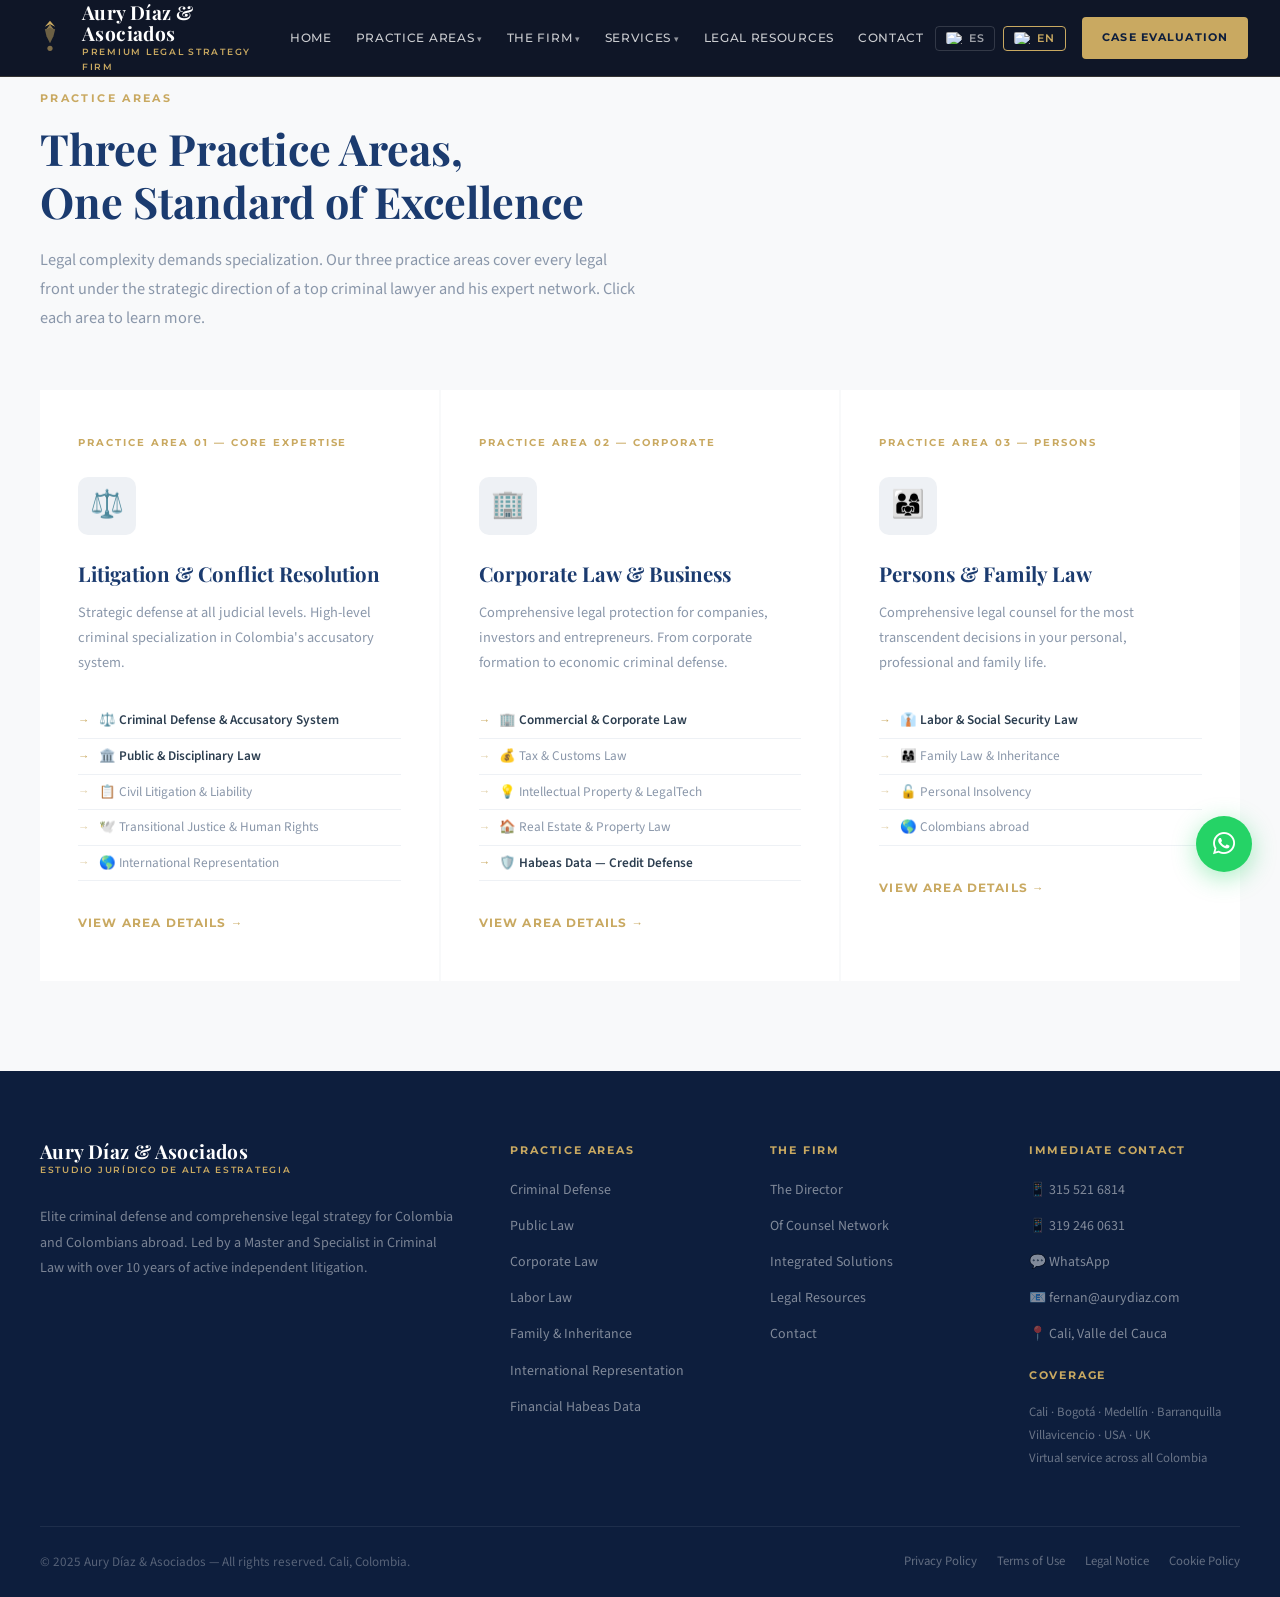
==== areas.html @ 28d49cb3 "feat: Architect multipage platform with local assets and Safari compatibility - Extracted CSS and JS" ====
<!DOCTYPE html>

<html id="html-root" lang="es">
<head>
<meta charset="utf-8"/>
<meta content="width=device-width, initial-scale=1.0, maximum-scale=5.0, user-scalable=yes" name="viewport"/>
<title>Aury Díaz &amp; Asociados | Áreas de Práctica</title>
<meta content="Defensa penal de élite y estrategia jurídica integral. Representación internacional para colombianos en el exterior, habeas data financiero y red Of Counsel multidisciplinaria. Liderado por Aury Fernán Díaz Alarcón — Magíster en Derecho, Especialista en Derecho Penal." name="description"/>
<meta content="abogado penal Cali, defensa penal Colombia, habeas data financiero, representación legal extranjeros, abogado sistema acusatorio, Aury Diaz abogado" name="keywords"/>
<meta content="#1B3B6F" name="theme-color"/>
<meta content="Aury Díaz &amp; Asociados | Estudio Jurídico de Alta Estrategia" property="og:title"/>
<meta content="Defensa penal de élite. Representación internacional. Habeas data financiero. Cali, Colombia." property="og:description"/>
<meta content="website" property="og:type"/>
<link href="https://cdnjs.cloudflare.com/ajax/libs/font-awesome/6.4.0/css/all.min.css" rel="stylesheet"/>
<link href="css/style.css" rel="stylesheet"/>
  <script>
    (function(){
      const saved = localStorage.getItem('preferredLang');
      const lang = saved || (navigator.language.startsWith('en') ? 'en' : 'es');
      document.documentElement.classList.remove('lang-es','lang-en');
      document.documentElement.classList.add('lang-' + lang);
      document.documentElement.lang = lang;
    })();
  </script>
</head>
<body id="body-root">
<!-- ═══════════════════════════════════ HEADER ═══════════════════════════════════ -->
<header id="main-header">
<nav>
<a class="logo" href="index.html#inicio">
<!-- SVG Logo (simplified representation of Aury Diaz logo mark) -->
<svg class="logo-icon" fill="none" viewbox="0 0 40 44" xmlns="http://www.w3.org/2000/svg">
<path d="M20 2 L26 9 L20 6 L14 9 Z" fill="#C9A961"></path>
<path d="M20 6 L24 12 L20 10 L16 12 Z" fill="#C9A961" opacity="0.7"></path>
<path d="M14 12 L20 10 L26 12 L24 20 L20 28 L16 20 Z" fill="#C9A961" opacity="0.5"></path>
<circle cx="20" cy="34" fill="#C9A961" opacity="0.6" r="3"></circle>
</svg>
<div class="logo-text">
<span class="logo-main">Aury Díaz &amp; Asociados</span>
<span class="logo-sub" data-lang="es">Estudio Jurídico de Alta Estrategia</span>
<span class="logo-sub" data-lang="en">Premium Legal Strategy Firm</span>
</div>
</a>
<ul class="nav-links">
<li><a data-lang="es" href="index.html#inicio">Inicio</a><a data-lang="en" href="index.html#inicio">Home</a></li>
<li>
<a class="has-sub" data-lang="es" href="areas.html#areas">Áreas de Práctica</a>
<a class="has-sub" data-lang="en" href="areas.html#areas">Practice Areas</a>
<div class="mega-menu">
<div class="mega-col">
<h4 data-lang="es">⚖️ Litigios y Conflictos</h4>
<h4 data-lang="en">⚖️ Litigation &amp; Disputes</h4>
<ul>
<li><a class="featured" data-lang="es" href="#" onclick="openModal('penal');return false;">★ Defensa Penal y Sistema Acusatorio</a><a class="featured" data-lang="en" href="#" onclick="openModal('penal');return false;">★ Criminal Defense &amp; Accusatory System</a></li>
<li><a data-lang="es" href="#" onclick="openModal('disciplinario');return false;">Derecho Público y Disciplinario</a><a data-lang="en" href="#" onclick="openModal('disciplinario');return false;">Public &amp; Disciplinary Law</a></li>
<li><a data-lang="es" href="#" onclick="openModal('civil');return false;">Litigio Civil y Responsabilidad</a><a data-lang="en" href="#" onclick="openModal('civil');return false;">Civil Litigation &amp; Liability</a></li>
<li><a data-lang="es" href="#" onclick="openModal('jep');return false;">Justicia Transicional y DDHH</a><a data-lang="en" href="#" onclick="openModal('jep');return false;">Transitional Justice &amp; Human Rights</a></li>
</ul>
</div>
<div class="mega-col">
<h4 data-lang="es">🏢 Corporativo y Negocios</h4>
<h4 data-lang="en">🏢 Corporate &amp; Business</h4>
<ul>
<li><a class="featured" data-lang="es" href="#" onclick="openModal('societario');return false;">★ Derecho Comercial y Societario</a><a class="featured" data-lang="en" href="#" onclick="openModal('societario');return false;">★ Commercial &amp; Corporate Law</a></li>
<li><a data-lang="es" href="#" onclick="openModal('tributario');return false;">Derecho Tributario y Aduanero</a><a data-lang="en" href="#" onclick="openModal('tributario');return false;">Tax &amp; Customs Law</a></li>
<li><a data-lang="es" href="#" onclick="openModal('pi');return false;">Propiedad Intelectual y LegalTech</a><a data-lang="en" href="#" onclick="openModal('pi');return false;">Intellectual Property &amp; LegalTech</a></li>
<li><a data-lang="es" href="#" onclick="openModal('ph');return false;">Propiedad Horizontal e Inmobiliario</a><a data-lang="en" href="#" onclick="openModal('ph');return false;">Real Estate &amp; Property Law</a></li>
</ul>
</div>
<div class="mega-col">
<h4 data-lang="es">👨‍👩‍👧 Personas y Familias</h4>
<h4 data-lang="en">👨‍👩‍👧 Persons &amp; Families</h4>
<ul>
<li><a class="featured" data-lang="es" href="#" onclick="openModal('laboral');return false;">★ Derecho Laboral y Seguridad Social</a><a class="featured" data-lang="en" href="#" onclick="openModal('laboral');return false;">★ Labor &amp; Social Security Law</a></li>
<li><a data-lang="es" href="#" onclick="openModal('familia');return false;">Derecho de Familia y Sucesiones</a><a data-lang="en" href="#" onclick="openModal('familia');return false;">Family Law &amp; Inheritance</a></li>
<li><a data-lang="es" href="#" onclick="openModal('insolvencia');return false;">Insolvencia de Persona Natural</a><a data-lang="en" href="#" onclick="openModal('insolvencia');return false;">Personal Insolvency</a></li>
<li><a data-lang="es" href="index.html#servicios-estrategicos">🌎 Representación Internacional</a><a data-lang="en" href="index.html#servicios-estrategicos">🌎 International Representation</a></li>
<li><a data-lang="es" href="index.html#servicios-estrategicos">🛡️ Habeas Data Financiero</a><a data-lang="en" href="index.html#servicios-estrategicos">🛡️ Financial Data Defense</a></li>
</ul>
</div>
</div>
</li>
<li>
<a class="has-sub" data-lang="es" href="director.html#director">La Firma</a>
<a class="has-sub" data-lang="en" href="director.html#director">The Firm</a>
<div class="dropdown">
<a data-lang="es" href="director.html#director">El Director</a><a data-lang="en" href="director.html#director">The Director</a>
<a data-lang="es" href="director.html#director">Red Of Counsel</a><a data-lang="en" href="director.html#director">Of Counsel Network</a>
<a data-lang="es" href="director.html#soluciones">Soluciones Integrales</a><a data-lang="en" href="director.html#soluciones">Integrated Solutions</a>
</div>
</li>
<li>
<a class="has-sub" data-lang="es" href="index.html#servicios-estrategicos">Servicios</a>
<a class="has-sub" data-lang="en" href="index.html#servicios-estrategicos">Services</a>
<div class="dropdown">
<a data-lang="es" href="index.html#servicios-estrategicos">🌎 Representación Internacional</a><a data-lang="en" href="index.html#servicios-estrategicos">🌎 International Representation</a>
<a data-lang="es" href="index.html#servicios-estrategicos">🛡️ Habeas Data Financiero</a><a data-lang="en" href="index.html#servicios-estrategicos">🛡️ Financial Data Defense</a>
<a data-lang="es" href="director.html#soluciones">Conciliación e Insolvencia</a><a data-lang="en" href="director.html#soluciones">Conciliation &amp; Insolvency</a>
<a data-lang="es" href="director.html#soluciones">Rutas Legales</a><a data-lang="en" href="director.html#soluciones">Legal Routes</a>
</div>
</li>
<li><a data-lang="es" href="index.html#recursos">Recursos Jurídicos</a><a data-lang="en" href="index.html#recursos">Legal Resources</a></li>
<li><a data-lang="es" href="contacto.html#contacto">Contacto</a><a data-lang="en" href="contacto.html#contacto">Contact</a></li>
</ul>
<div class="nav-right">
<div class="lang-flags">
<button class="lang-btn active" id="btn-es" onclick="setLang('es')">
<img alt="Colombia" src="https://flagcdn.com/co.svg"/> ES
        </button>
<button class="lang-btn" id="btn-en" onclick="setLang('en')">
<img alt="USA" src="https://flagcdn.com/us.svg"/> EN
        </button>
</div>
<a class="btn-cta" data-lang="es" href="contacto.html#contacto">Evaluación de su Caso</a>
<a class="btn-cta" data-lang="en" href="contacto.html#contacto">Case Evaluation</a>
</div>
<button aria-label="Menu" class="hamburger" id="hamburger" onclick="toggleMobile()">
<span></span><span></span><span></span>
</button>
</nav>
</header>
<!-- MOBILE NAV -->
<div class="mobile-nav" id="mobile-nav">
<div class="mobile-section" data-lang="es">Navegación</div>
<div class="mobile-section" data-lang="en">Navigation</div>
<a data-lang="es" href="index.html#inicio" onclick="closeMobile()">Inicio</a>
<a data-lang="en" href="index.html#inicio" onclick="closeMobile()">Home</a>
<a data-lang="es" href="areas.html#areas" onclick="closeMobile()">Áreas de Práctica</a>
<a data-lang="en" href="areas.html#areas" onclick="closeMobile()">Practice Areas</a>
<a data-lang="es" href="director.html#director" onclick="closeMobile()">La Firma</a>
<a data-lang="en" href="director.html#director" onclick="closeMobile()">The Firm</a>
<a data-lang="es" href="index.html#servicios-estrategicos" onclick="closeMobile()">🌎 Representación Internacional</a>
<a data-lang="en" href="index.html#servicios-estrategicos" onclick="closeMobile()">🌎 International Representation</a>
<a data-lang="es" href="index.html#servicios-estrategicos" onclick="closeMobile()">🛡️ Habeas Data Financiero</a>
<a data-lang="en" href="index.html#servicios-estrategicos" onclick="closeMobile()">🛡️ Financial Data Defense</a>
<a data-lang="es" href="index.html#recursos" onclick="closeMobile()">Recursos Jurídicos</a>
<a data-lang="en" href="index.html#recursos" onclick="closeMobile()">Legal Resources</a>
<a data-lang="es" href="contacto.html#contacto" onclick="closeMobile()">Contacto</a>
<a data-lang="en" href="contacto.html#contacto" onclick="closeMobile()">Contact</a>
<div class="mobile-lang">
<button class="lang-btn active" id="mob-btn-es" onclick="setLang('es');closeMobile()"><img alt="CO" src="https://flagcdn.com/co.svg"/> ES</button>
<button class="lang-btn" id="mob-btn-en" onclick="setLang('en');closeMobile()"><img alt="US" src="https://flagcdn.com/us.svg"/> EN</button>
</div>
<a class="mobile-cta" data-lang="es" href="contacto.html#contacto" onclick="closeMobile()">Evaluación de su Caso →</a>
<a class="mobile-cta" data-lang="en" href="contacto.html#contacto" onclick="closeMobile()">Case Evaluation →</a>
</div>
<!-- ═══════════════════════════════════ HERO ═══════════════════════════════════ -->

<!-- TRUST BAR -->

<!-- ═══════════════════════════════════ MACRO-ÁREAS ═══════════════════════════════════ -->

<!-- ═══════════════════════════════════ DIRECTOR ═══════════════════════════════════ -->

<!-- ═══════════════════════════════════ SOLUCIONES ═══════════════════════════════════ -->

<!-- ═══════════════════════════════════ SERVICIOS ESTRATÉGICOS ═══════════════════════════════════ -->

<!-- ═══════════════════════════════════ JERARQUÍA ═══════════════════════════════════ -->

<!-- ═══════════════════════════════════ RECURSOS JURÍDICOS ═══════════════════════════════════ -->

<!-- ═══════════════════════════════════ CONTACTO ═══════════════════════════════════ -->

<!-- ═══════════════════════════════════ FOOTER ═══════════════════════════════════ -->
<section class="areas-section" id="areas">
<div class="container">
<span class="section-badge" data-lang="es">Áreas de Práctica</span>
<span class="section-badge" data-lang="en">Practice Areas</span>
<h2 class="section-title" data-lang="es">Tres Macro-Áreas,<br/>Un Solo Estándar de Excelencia</h2>
<h2 class="section-title" data-lang="en">Three Practice Areas,<br/>One Standard of Excellence</h2>
<p class="section-sub" data-lang="es">La complejidad legal exige especialización. Nuestras tres macro-áreas cubren cada frente jurídico bajo la dirección estratégica de un penalista de alto nivel y su red de aliados expertos. Haga clic en cada área para conocer los detalles.</p>
<p class="section-sub" data-lang="en">Legal complexity demands specialization. Our three practice areas cover every legal front under the strategic direction of a top criminal lawyer and his expert network. Click each area to learn more.</p>
<div class="areas-grid">
<!-- ÁREA 1 -->
<div class="area-card reveal" onclick="openModal('macro1')">
<div class="area-num" data-lang="es">Macro-Área 01 — El Eje Central</div>
<div class="area-num" data-lang="en">Practice Area 01 — Core Expertise</div>
<div class="area-icon">⚖️</div>
<h3 class="area-title" data-lang="es">Litigios y Resolución de Conflictos</h3>
<h3 class="area-title" data-lang="en">Litigation &amp; Conflict Resolution</h3>
<p class="area-desc" data-lang="es">Defensa estratégica en todas las instancias judiciales. Especialización penalista de alto nivel en el sistema acusatorio colombiano.</p>
<p class="area-desc" data-lang="en">Strategic defense at all judicial levels. High-level criminal specialization in Colombia's accusatory system.</p>
<ul class="area-items">
<li class="featured" data-lang="es">⚖️ Defensa Penal y Sistema Acusatorio</li>
<li class="featured" data-lang="en">⚖️ Criminal Defense &amp; Accusatory System</li>
<li class="featured" data-lang="es">🏛️ Derecho Público y Disciplinario</li>
<li class="featured" data-lang="en">🏛️ Public &amp; Disciplinary Law</li>
<li data-lang="es">📋 Litigio Civil y Responsabilidad</li>
<li data-lang="en">📋 Civil Litigation &amp; Liability</li>
<li data-lang="es">🕊️ Justicia Transicional y DDHH</li>
<li data-lang="en">🕊️ Transitional Justice &amp; Human Rights</li>
<li data-lang="es">🌎 Representación en el exterior</li>
<li data-lang="en">🌎 International Representation</li>
</ul>
<span class="area-link" data-lang="es">Ver detalles de esta área →</span>
<span class="area-link" data-lang="en">View area details →</span>
</div>
<!-- ÁREA 2 -->
<div class="area-card reveal" onclick="openModal('macro2')">
<div class="area-num" data-lang="es">Macro-Área 02 — Corporativo</div>
<div class="area-num" data-lang="en">Practice Area 02 — Corporate</div>
<div class="area-icon">🏢</div>
<h3 class="area-title" data-lang="es">Derecho Corporativo y Negocios</h3>
<h3 class="area-title" data-lang="en">Corporate Law &amp; Business</h3>
<p class="area-desc" data-lang="es">Protección jurídica integral para empresas, inversionistas y emprendedores. Desde la constitución societaria hasta la defensa penal económica.</p>
<p class="area-desc" data-lang="en">Comprehensive legal protection for companies, investors and entrepreneurs. From corporate formation to economic criminal defense.</p>
<ul class="area-items">
<li class="featured" data-lang="es">🏢 Derecho Comercial y Societario</li>
<li class="featured" data-lang="en">🏢 Commercial &amp; Corporate Law</li>
<li data-lang="es">💰 Derecho Tributario y Aduanero</li>
<li data-lang="en">💰 Tax &amp; Customs Law</li>
<li data-lang="es">💡 Propiedad Intelectual y LegalTech</li>
<li data-lang="en">💡 Intellectual Property &amp; LegalTech</li>
<li data-lang="es">🏠 Propiedad Horizontal e Inmobiliario</li>
<li data-lang="en">🏠 Real Estate &amp; Property Law</li>
<li class="featured" data-lang="es">🛡️ Habeas Data — Defensa Crediticia</li>
<li class="featured" data-lang="en">🛡️ Habeas Data — Credit Defense</li>
</ul>
<span class="area-link" data-lang="es">Ver detalles de esta área →</span>
<span class="area-link" data-lang="en">View area details →</span>
</div>
<!-- ÁREA 3 -->
<div class="area-card reveal" onclick="openModal('macro3')">
<div class="area-num" data-lang="es">Macro-Área 03 — Personas</div>
<div class="area-num" data-lang="en">Practice Area 03 — Persons</div>
<div class="area-icon">👨‍👩‍👧</div>
<h3 class="area-title" data-lang="es">Derecho de las Personas y Familias</h3>
<h3 class="area-title" data-lang="en">Persons &amp; Family Law</h3>
<p class="area-desc" data-lang="es">Acompañamiento jurídico integral en las decisiones más trascendentes de su vida personal, laboral y familiar.</p>
<p class="area-desc" data-lang="en">Comprehensive legal counsel for the most transcendent decisions in your personal, professional and family life.</p>
<ul class="area-items">
<li class="featured" data-lang="es">👔 Derecho Laboral y Seguridad Social</li>
<li class="featured" data-lang="en">👔 Labor &amp; Social Security Law</li>
<li data-lang="es">👨‍👩‍👧 Derecho de Familia y Sucesiones</li>
<li data-lang="en">👨‍👩‍👧 Family Law &amp; Inheritance</li>
<li data-lang="es">🔓 Insolvencia de Persona Natural</li>
<li data-lang="en">🔓 Personal Insolvency</li>
<li data-lang="es">🌎 Colombianos en el exterior</li>
<li data-lang="en">🌎 Colombians abroad</li>
</ul>
<span class="area-link" data-lang="es">Ver detalles de esta área →</span>
<span class="area-link" data-lang="en">View area details →</span>
</div>
</div>
</div>
</section><footer>
<div class="container">
<div class="footer-grid">
<div class="footer-brand">
<a class="logo" href="index.html#inicio" style="margin-bottom:14px; display:inline-flex;">
<div class="logo-text"><span class="logo-main" style="color:white;">Aury Díaz &amp; Asociados</span><span class="logo-sub">Estudio Jurídico de Alta Estrategia</span></div>
</a>
<p data-lang="es">Defensa penal de élite y estrategia jurídica integral para Colombia y colombianos en el exterior. Liderados por un Magíster y Especialista en Derecho Penal con más de 10 años de litigio activo independiente.</p>
<p data-lang="en">Elite criminal defense and comprehensive legal strategy for Colombia and Colombians abroad. Led by a Master and Specialist in Criminal Law with over 10 years of active independent litigation.</p>
</div>
<div class="footer-col">
<h5 data-lang="es">Áreas de Práctica</h5>
<h5 data-lang="en">Practice Areas</h5>
<ul>
<li><a data-lang="es" href="areas.html#areas" onclick="openModal('penal');return false;">Defensa Penal</a><a data-lang="en" href="areas.html#areas" onclick="openModal('penal');return false;">Criminal Defense</a></li>
<li><a data-lang="es" href="areas.html#areas" onclick="openModal('disciplinario');return false;">Derecho Público</a><a data-lang="en" href="areas.html#areas" onclick="openModal('disciplinario');return false;">Public Law</a></li>
<li><a data-lang="es" href="areas.html#areas">Derecho Corporativo</a><a data-lang="en" href="areas.html#areas">Corporate Law</a></li>
<li><a data-lang="es" href="areas.html#areas">Derecho Laboral</a><a data-lang="en" href="areas.html#areas">Labor Law</a></li>
<li><a data-lang="es" href="areas.html#areas">Familia y Sucesiones</a><a data-lang="en" href="areas.html#areas">Family &amp; Inheritance</a></li>
<li><a data-lang="es" href="index.html#servicios-estrategicos">Representación Internacional</a><a data-lang="en" href="index.html#servicios-estrategicos">International Representation</a></li>
<li><a data-lang="es" href="index.html#servicios-estrategicos">Habeas Data Financiero</a><a data-lang="en" href="index.html#servicios-estrategicos">Financial Habeas Data</a></li>
</ul>
</div>
<div class="footer-col">
<h5 data-lang="es">La Firma</h5>
<h5 data-lang="en">The Firm</h5>
<ul>
<li><a data-lang="es" href="director.html#director">El Director</a><a data-lang="en" href="director.html#director">The Director</a></li>
<li><a data-lang="es" href="director.html#director">Red Of Counsel</a><a data-lang="en" href="director.html#director">Of Counsel Network</a></li>
<li><a data-lang="es" href="director.html#soluciones">Soluciones Integrales</a><a data-lang="en" href="director.html#soluciones">Integrated Solutions</a></li>
<li><a data-lang="es" href="index.html#recursos">Recursos Jurídicos</a><a data-lang="en" href="index.html#recursos">Legal Resources</a></li>
<li><a data-lang="es" href="contacto.html#contacto">Contacto</a><a data-lang="en" href="contacto.html#contacto">Contact</a></li>
</ul>
</div>
<div class="footer-col">
<h5 data-lang="es">Contacto Inmediato</h5>
<h5 data-lang="en">Immediate Contact</h5>
<ul>
<li><a href="tel:+573155216814">📱 315 521 6814</a></li>
<li><a href="tel:+573192460631">📱 319 246 0631</a></li>
<li><a href="https://wa.me/573155216814" target="_blank">💬 WhatsApp</a></li>
<li><a href="mailto:fernan@aurydiaz.com">📧 fernan@aurydiaz.com</a></li>
<li><a href="contacto.html#contacto">📍 Cali, Valle del Cauca</a></li>
</ul>
<div style="margin-top:18px;"><h5 data-lang="es">Cobertura</h5><h5 data-lang="en">Coverage</h5><p data-lang="es" style="font-size:0.8rem; color:rgba(255,255,255,0.38); line-height:1.8;">Cali · Bogotá · Medellín · Barranquilla<br/>Villavicencio · USA · UK<br/>Atención virtual en todo Colombia</p><p data-lang="en" style="font-size:0.8rem; color:rgba(255,255,255,0.38); line-height:1.8;">Cali · Bogotá · Medellín · Barranquilla<br/>Villavicencio · USA · UK<br/>Virtual service across all Colombia</p></div>
</div>
</div>
<div class="footer-bottom">
<p data-lang="es">© 2025 Aury Díaz &amp; Asociados — Todos los derechos reservados. Cali, Colombia.</p>
<p data-lang="en">© 2025 Aury Díaz &amp; Asociados — All rights reserved. Cali, Colombia.</p>
<div class="footer-legal">
<a data-lang="es" onclick="openPolicy('privacidad')">Política de Privacidad</a>
<a data-lang="en" onclick="openPolicy('privacidad')">Privacy Policy</a>
<a data-lang="es" onclick="openPolicy('terminos')">Términos de Uso</a>
<a data-lang="en" onclick="openPolicy('terminos')">Terms of Use</a>
<a data-lang="es" onclick="openPolicy('aviso')">Aviso Legal</a>
<a data-lang="en" onclick="openPolicy('aviso')">Legal Notice</a>
<a data-lang="es" onclick="openPolicy('cookies')">Política de Cookies</a>
<a data-lang="en" onclick="openPolicy('cookies')">Cookie Policy</a>
</div>
</div>
</div>
</footer>
<!-- WHATSAPP FLOAT -->
<a class="whatsapp-float" href="https://wa.me/573155216814?text=Hola,%20deseo%20una%20consulta%20jurídica%20confidencial" target="_blank" title="WhatsApp Directo"><i class="fab fa-whatsapp"></i></a>
<!-- ═══════════════════════════════════ MODALS — MACRO ÁREAS ═══════════════════════════════════ -->
<div class="modal-overlay" id="modal-overlay" onclick="closeModalIf(event)">
<div class="modal-box" id="modal-box">
<button class="modal-close" onclick="closeModal()">✕</button>
<div id="modal-content"></div>
</div>
</div>
<!-- ═══════════════════════════════════ POLICIES MODAL ═══════════════════════════════════ -->
<div class="policies-modal" id="policies-modal" onclick="closePoliciesIf(event)">
<div class="policies-box" id="policies-box">
<button class="pol-close" onclick="closePolicies()">✕</button>
<div id="policies-content"></div>
</div>
</div>
<script src="js/main.js"></script></body>
</html>
---- css/style.css ----
/* cyrillic */
@font-face {
  font-family: 'Playfair Display';
  font-style: italic;
  font-weight: 400;
  font-display: swap;
  src: url(../fonts/playfair-3.woff2) format('woff2');
  unicode-range: U+0301, U+0400-045F, U+0490-0491, U+04B0-04B1, U+2116;
}
/* vietnamese */
@font-face {
  font-family: 'Playfair Display';
  font-style: italic;
  font-weight: 400;
  font-display: swap;
  src: url(../fonts/playfair-1.woff2) format('woff2');
  unicode-range: U+0102-0103, U+0110-0111, U+0128-0129, U+0168-0169, U+01A0-01A1, U+01AF-01B0, U+0300-0301, U+0303-0304, U+0308-0309, U+0323, U+0329, U+1EA0-1EF9, U+20AB;
}
/* latin-ext */
@font-face {
  font-family: 'Playfair Display';
  font-style: italic;
  font-weight: 400;
  font-display: swap;
  src: url(../fonts/playfair-4.woff2) format('woff2');
  unicode-range: U+0100-02BA, U+02BD-02C5, U+02C7-02CC, U+02CE-02D7, U+02DD-02FF, U+0304, U+0308, U+0329, U+1D00-1DBF, U+1E00-1E9F, U+1EF2-1EFF, U+2020, U+20A0-20AB, U+20AD-20C0, U+2113, U+2C60-2C7F, U+A720-A7FF;
}
/* latin */
@font-face {
  font-family: 'Playfair Display';
  font-style: italic;
  font-weight: 400;
  font-display: swap;
  src: url(../fonts/playfair-2.woff2) format('woff2');
  unicode-range: U+0000-00FF, U+0131, U+0152-0153, U+02BB-02BC, U+02C6, U+02DA, U+02DC, U+0304, U+0308, U+0329, U+2000-206F, U+20AC, U+2122, U+2191, U+2193, U+2212, U+2215, U+FEFF, U+FFFD;
}
/* cyrillic */
@font-face {
  font-family: 'Playfair Display';
  font-style: normal;
  font-weight: 400;
  font-display: swap;
  src: url(../fonts/playfair-7.woff2) format('woff2');
  unicode-range: U+0301, U+0400-045F, U+0490-0491, U+04B0-04B1, U+2116;
}
/* vietnamese */
@font-face {
  font-family: 'Playfair Display';
  font-style: normal;
  font-weight: 400;
  font-display: swap;
  src: url(../fonts/playfair-6.woff2) format('woff2');
  unicode-range: U+0102-0103, U+0110-0111, U+0128-0129, U+0168-0169, U+01A0-01A1, U+01AF-01B0, U+0300-0301, U+0303-0304, U+0308-0309, U+0323, U+0329, U+1EA0-1EF9, U+20AB;
}
/* latin-ext */
@font-face {
  font-family: 'Playfair Display';
  font-style: normal;
  font-weight: 400;
  font-display: swap;
  src: url(../fonts/playfair-5.woff2) format('woff2');
  unicode-range: U+0100-02BA, U+02BD-02C5, U+02C7-02CC, U+02CE-02D7, U+02DD-02FF, U+0304, U+0308, U+0329, U+1D00-1DBF, U+1E00-1E9F, U+1EF2-1EFF, U+2020, U+20A0-20AB, U+20AD-20C0, U+2113, U+2C60-2C7F, U+A720-A7FF;
}
/* latin */
@font-face {
  font-family: 'Playfair Display';
  font-style: normal;
  font-weight: 400;
  font-display: swap;
  src: url(../fonts/playfair-8.woff2) format('woff2');
  unicode-range: U+0000-00FF, U+0131, U+0152-0153, U+02BB-02BC, U+02C6, U+02DA, U+02DC, U+0304, U+0308, U+0329, U+2000-206F, U+20AC, U+2122, U+2191, U+2193, U+2212, U+2215, U+FEFF, U+FFFD;
}
/* cyrillic */
@font-face {
  font-family: 'Playfair Display';
  font-style: normal;
  font-weight: 600;
  font-display: swap;
  src: url(../fonts/playfair-7.woff2) format('woff2');
  unicode-range: U+0301, U+0400-045F, U+0490-0491, U+04B0-04B1, U+2116;
}
/* vietnamese */
@font-face {
  font-family: 'Playfair Display';
  font-style: normal;
  font-weight: 600;
  font-display: swap;
  src: url(../fonts/playfair-6.woff2) format('woff2');
  unicode-range: U+0102-0103, U+0110-0111, U+0128-0129, U+0168-0169, U+01A0-01A1, U+01AF-01B0, U+0300-0301, U+0303-0304, U+0308-0309, U+0323, U+0329, U+1EA0-1EF9, U+20AB;
}
/* latin-ext */
@font-face {
  font-family: 'Playfair Display';
  font-style: normal;
  font-weight: 600;
  font-display: swap;
  src: url(../fonts/playfair-5.woff2) format('woff2');
  unicode-range: U+0100-02BA, U+02BD-02C5, U+02C7-02CC, U+02CE-02D7, U+02DD-02FF, U+0304, U+0308, U+0329, U+1D00-1DBF, U+1E00-1E9F, U+1EF2-1EFF, U+2020, U+20A0-20AB, U+20AD-20C0, U+2113, U+2C60-2C7F, U+A720-A7FF;
}
/* latin */
@font-face {
  font-family: 'Playfair Display';
  font-style: normal;
  font-weight: 600;
  font-display: swap;
  src: url(../fonts/playfair-8.woff2) format('woff2');
  unicode-range: U+0000-00FF, U+0131, U+0152-0153, U+02BB-02BC, U+02C6, U+02DA, U+02DC, U+0304, U+0308, U+0329, U+2000-206F, U+20AC, U+2122, U+2191, U+2193, U+2212, U+2215, U+FEFF, U+FFFD;
}
/* cyrillic */
@font-face {
  font-family: 'Playfair Display';
  font-style: normal;
  font-weight: 700;
  font-display: swap;
  src: url(../fonts/playfair-7.woff2) format('woff2');
  unicode-range: U+0301, U+0400-045F, U+0490-0491, U+04B0-04B1, U+2116;
}
/* vietnamese */
@font-face {
  font-family: 'Playfair Display';
  font-style: normal;
  font-weight: 700;
  font-display: swap;
  src: url(../fonts/playfair-6.woff2) format('woff2');
  unicode-range: U+0102-0103, U+0110-0111, U+0128-0129, U+0168-0169, U+01A0-01A1, U+01AF-01B0, U+0300-0301, U+0303-0304, U+0308-0309, U+0323, U+0329, U+1EA0-1EF9, U+20AB;
}
/* latin-ext */
@font-face {
  font-family: 'Playfair Display';
  font-style: normal;
  font-weight: 700;
  font-display: swap;
  src: url(../fonts/playfair-5.woff2) format('woff2');
  unicode-range: U+0100-02BA, U+02BD-02C5, U+02C7-02CC, U+02CE-02D7, U+02DD-02FF, U+0304, U+0308, U+0329, U+1D00-1DBF, U+1E00-1E9F, U+1EF2-1EFF, U+2020, U+20A0-20AB, U+20AD-20C0, U+2113, U+2C60-2C7F, U+A720-A7FF;
}
/* latin */
@font-face {
  font-family: 'Playfair Display';
  font-style: normal;
  font-weight: 700;
  font-display: swap;
  src: url(../fonts/playfair-8.woff2) format('woff2');
  unicode-range: U+0000-00FF, U+0131, U+0152-0153, U+02BB-02BC, U+02C6, U+02DA, U+02DC, U+0304, U+0308, U+0329, U+2000-206F, U+20AC, U+2122, U+2191, U+2193, U+2212, U+2215, U+FEFF, U+FFFD;
}
/* cyrillic */
@font-face {
  font-family: 'Playfair Display';
  font-style: normal;
  font-weight: 900;
  font-display: swap;
  src: url(../fonts/playfair-7.woff2) format('woff2');
  unicode-range: U+0301, U+0400-045F, U+0490-0491, U+04B0-04B1, U+2116;
}
/* vietnamese */
@font-face {
  font-family: 'Playfair Display';
  font-style: normal;
  font-weight: 900;
  font-display: swap;
  src: url(../fonts/playfair-6.woff2) format('woff2');
  unicode-range: U+0102-0103, U+0110-0111, U+0128-0129, U+0168-0169, U+01A0-01A1, U+01AF-01B0, U+0300-0301, U+0303-0304, U+0308-0309, U+0323, U+0329, U+1EA0-1EF9, U+20AB;
}
/* latin-ext */
@font-face {
  font-family: 'Playfair Display';
  font-style: normal;
  font-weight: 900;
  font-display: swap;
  src: url(../fonts/playfair-5.woff2) format('woff2');
  unicode-range: U+0100-02BA, U+02BD-02C5, U+02C7-02CC, U+02CE-02D7, U+02DD-02FF, U+0304, U+0308, U+0329, U+1D00-1DBF, U+1E00-1E9F, U+1EF2-1EFF, U+2020, U+20A0-20AB, U+20AD-20C0, U+2113, U+2C60-2C7F, U+A720-A7FF;
}
/* latin */
@font-face {
  font-family: 'Playfair Display';
  font-style: normal;
  font-weight: 900;
  font-display: swap;
  src: url(../fonts/playfair-8.woff2) format('woff2');
  unicode-range: U+0000-00FF, U+0131, U+0152-0153, U+02BB-02BC, U+02C6, U+02DA, U+02DC, U+0304, U+0308, U+0329, U+2000-206F, U+20AC, U+2122, U+2191, U+2193, U+2212, U+2215, U+FEFF, U+FFFD;
}

/* cyrillic-ext */
@font-face {
  font-family: 'Montserrat';
  font-style: normal;
  font-weight: 300;
  font-display: swap;
  src: url(../fonts/montserrat-2.woff2) format('woff2');
  unicode-range: U+0460-052F, U+1C80-1C8A, U+20B4, U+2DE0-2DFF, U+A640-A69F, U+FE2E-FE2F;
}
/* cyrillic */
@font-face {
  font-family: 'Montserrat';
  font-style: normal;
  font-weight: 300;
  font-display: swap;
  src: url(../fonts/montserrat-1.woff2) format('woff2');
  unicode-range: U+0301, U+0400-045F, U+0490-0491, U+04B0-04B1, U+2116;
}
/* vietnamese */
@font-face {
  font-family: 'Montserrat';
  font-style: normal;
  font-weight: 300;
  font-display: swap;
  src: url(../fonts/montserrat-3.woff2) format('woff2');
  unicode-range: U+0102-0103, U+0110-0111, U+0128-0129, U+0168-0169, U+01A0-01A1, U+01AF-01B0, U+0300-0301, U+0303-0304, U+0308-0309, U+0323, U+0329, U+1EA0-1EF9, U+20AB;
}
/* latin-ext */
@font-face {
  font-family: 'Montserrat';
  font-style: normal;
  font-weight: 300;
  font-display: swap;
  src: url(../fonts/montserrat-4.woff2) format('woff2');
  unicode-range: U+0100-02BA, U+02BD-02C5, U+02C7-02CC, U+02CE-02D7, U+02DD-02FF, U+0304, U+0308, U+0329, U+1D00-1DBF, U+1E00-1E9F, U+1EF2-1EFF, U+2020, U+20A0-20AB, U+20AD-20C0, U+2113, U+2C60-2C7F, U+A720-A7FF;
}
/* latin */
@font-face {
  font-family: 'Montserrat';
  font-style: normal;
  font-weight: 300;
  font-display: swap;
  src: url(../fonts/montserrat-5.woff2) format('woff2');
  unicode-range: U+0000-00FF, U+0131, U+0152-0153, U+02BB-02BC, U+02C6, U+02DA, U+02DC, U+0304, U+0308, U+0329, U+2000-206F, U+20AC, U+2122, U+2191, U+2193, U+2212, U+2215, U+FEFF, U+FFFD;
}
/* cyrillic-ext */
@font-face {
  font-family: 'Montserrat';
  font-style: normal;
  font-weight: 400;
  font-display: swap;
  src: url(../fonts/montserrat-2.woff2) format('woff2');
  unicode-range: U+0460-052F, U+1C80-1C8A, U+20B4, U+2DE0-2DFF, U+A640-A69F, U+FE2E-FE2F;
}
/* cyrillic */
@font-face {
  font-family: 'Montserrat';
  font-style: normal;
  font-weight: 400;
  font-display: swap;
  src: url(../fonts/montserrat-1.woff2) format('woff2');
  unicode-range: U+0301, U+0400-045F, U+0490-0491, U+04B0-04B1, U+2116;
}
/* vietnamese */
@font-face {
  font-family: 'Montserrat';
  font-style: normal;
  font-weight: 400;
  font-display: swap;
  src: url(../fonts/montserrat-3.woff2) format('woff2');
  unicode-range: U+0102-0103, U+0110-0111, U+0128-0129, U+0168-0169, U+01A0-01A1, U+01AF-01B0, U+0300-0301, U+0303-0304, U+0308-0309, U+0323, U+0329, U+1EA0-1EF9, U+20AB;
}
/* latin-ext */
@font-face {
  font-family: 'Montserrat';
  font-style: normal;
  font-weight: 400;
  font-display: swap;
  src: url(../fonts/montserrat-4.woff2) format('woff2');
  unicode-range: U+0100-02BA, U+02BD-02C5, U+02C7-02CC, U+02CE-02D7, U+02DD-02FF, U+0304, U+0308, U+0329, U+1D00-1DBF, U+1E00-1E9F, U+1EF2-1EFF, U+2020, U+20A0-20AB, U+20AD-20C0, U+2113, U+2C60-2C7F, U+A720-A7FF;
}
/* latin */
@font-face {
  font-family: 'Montserrat';
  font-style: normal;
  font-weight: 400;
  font-display: swap;
  src: url(../fonts/montserrat-5.woff2) format('woff2');
  unicode-range: U+0000-00FF, U+0131, U+0152-0153, U+02BB-02BC, U+02C6, U+02DA, U+02DC, U+0304, U+0308, U+0329, U+2000-206F, U+20AC, U+2122, U+2191, U+2193, U+2212, U+2215, U+FEFF, U+FFFD;
}
/* cyrillic-ext */
@font-face {
  font-family: 'Montserrat';
  font-style: normal;
  font-weight: 500;
  font-display: swap;
  src: url(../fonts/montserrat-2.woff2) format('woff2');
  unicode-range: U+0460-052F, U+1C80-1C8A, U+20B4, U+2DE0-2DFF, U+A640-A69F, U+FE2E-FE2F;
}
/* cyrillic */
@font-face {
  font-family: 'Montserrat';
  font-style: normal;
  font-weight: 500;
  font-display: swap;
  src: url(../fonts/montserrat-1.woff2) format('woff2');
  unicode-range: U+0301, U+0400-045F, U+0490-0491, U+04B0-04B1, U+2116;
}
/* vietnamese */
@font-face {
  font-family: 'Montserrat';
  font-style: normal;
  font-weight: 500;
  font-display: swap;
  src: url(../fonts/montserrat-3.woff2) format('woff2');
  unicode-range: U+0102-0103, U+0110-0111, U+0128-0129, U+0168-0169, U+01A0-01A1, U+01AF-01B0, U+0300-0301, U+0303-0304, U+0308-0309, U+0323, U+0329, U+1EA0-1EF9, U+20AB;
}
/* latin-ext */
@font-face {
  font-family: 'Montserrat';
  font-style: normal;
  font-weight: 500;
  font-display: swap;
  src: url(../fonts/montserrat-4.woff2) format('woff2');
  unicode-range: U+0100-02BA, U+02BD-02C5, U+02C7-02CC, U+02CE-02D7, U+02DD-02FF, U+0304, U+0308, U+0329, U+1D00-1DBF, U+1E00-1E9F, U+1EF2-1EFF, U+2020, U+20A0-20AB, U+20AD-20C0, U+2113, U+2C60-2C7F, U+A720-A7FF;
}
/* latin */
@font-face {
  font-family: 'Montserrat';
  font-style: normal;
  font-weight: 500;
  font-display: swap;
  src: url(../fonts/montserrat-5.woff2) format('woff2');
  unicode-range: U+0000-00FF, U+0131, U+0152-0153, U+02BB-02BC, U+02C6, U+02DA, U+02DC, U+0304, U+0308, U+0329, U+2000-206F, U+20AC, U+2122, U+2191, U+2193, U+2212, U+2215, U+FEFF, U+FFFD;
}
/* cyrillic-ext */
@font-face {
  font-family: 'Montserrat';
  font-style: normal;
  font-weight: 600;
  font-display: swap;
  src: url(../fonts/montserrat-2.woff2) format('woff2');
  unicode-range: U+0460-052F, U+1C80-1C8A, U+20B4, U+2DE0-2DFF, U+A640-A69F, U+FE2E-FE2F;
}
/* cyrillic */
@font-face {
  font-family: 'Montserrat';
  font-style: normal;
  font-weight: 600;
  font-display: swap;
  src: url(../fonts/montserrat-1.woff2) format('woff2');
  unicode-range: U+0301, U+0400-045F, U+0490-0491, U+04B0-04B1, U+2116;
}
/* vietnamese */
@font-face {
  font-family: 'Montserrat';
  font-style: normal;
  font-weight: 600;
  font-display: swap;
  src: url(../fonts/montserrat-3.woff2) format('woff2');
  unicode-range: U+0102-0103, U+0110-0111, U+0128-0129, U+0168-0169, U+01A0-01A1, U+01AF-01B0, U+0300-0301, U+0303-0304, U+0308-0309, U+0323, U+0329, U+1EA0-1EF9, U+20AB;
}
/* latin-ext */
@font-face {
  font-family: 'Montserrat';
  font-style: normal;
  font-weight: 600;
  font-display: swap;
  src: url(../fonts/montserrat-4.woff2) format('woff2');
  unicode-range: U+0100-02BA, U+02BD-02C5, U+02C7-02CC, U+02CE-02D7, U+02DD-02FF, U+0304, U+0308, U+0329, U+1D00-1DBF, U+1E00-1E9F, U+1EF2-1EFF, U+2020, U+20A0-20AB, U+20AD-20C0, U+2113, U+2C60-2C7F, U+A720-A7FF;
}
/* latin */
@font-face {
  font-family: 'Montserrat';
  font-style: normal;
  font-weight: 600;
  font-display: swap;
  src: url(../fonts/montserrat-5.woff2) format('woff2');
  unicode-range: U+0000-00FF, U+0131, U+0152-0153, U+02BB-02BC, U+02C6, U+02DA, U+02DC, U+0304, U+0308, U+0329, U+2000-206F, U+20AC, U+2122, U+2191, U+2193, U+2212, U+2215, U+FEFF, U+FFFD;
}
/* cyrillic-ext */
@font-face {
  font-family: 'Montserrat';
  font-style: normal;
  font-weight: 700;
  font-display: swap;
  src: url(../fonts/montserrat-2.woff2) format('woff2');
  unicode-range: U+0460-052F, U+1C80-1C8A, U+20B4, U+2DE0-2DFF, U+A640-A69F, U+FE2E-FE2F;
}
/* cyrillic */
@font-face {
  font-family: 'Montserrat';
  font-style: normal;
  font-weight: 700;
  font-display: swap;
  src: url(../fonts/montserrat-1.woff2) format('woff2');
  unicode-range: U+0301, U+0400-045F, U+0490-0491, U+04B0-04B1, U+2116;
}
/* vietnamese */
@font-face {
  font-family: 'Montserrat';
  font-style: normal;
  font-weight: 700;
  font-display: swap;
  src: url(../fonts/montserrat-3.woff2) format('woff2');
  unicode-range: U+0102-0103, U+0110-0111, U+0128-0129, U+0168-0169, U+01A0-01A1, U+01AF-01B0, U+0300-0301, U+0303-0304, U+0308-0309, U+0323, U+0329, U+1EA0-1EF9, U+20AB;
}
/* latin-ext */
@font-face {
  font-family: 'Montserrat';
  font-style: normal;
  font-weight: 700;
  font-display: swap;
  src: url(../fonts/montserrat-4.woff2) format('woff2');
  unicode-range: U+0100-02BA, U+02BD-02C5, U+02C7-02CC, U+02CE-02D7, U+02DD-02FF, U+0304, U+0308, U+0329, U+1D00-1DBF, U+1E00-1E9F, U+1EF2-1EFF, U+2020, U+20A0-20AB, U+20AD-20C0, U+2113, U+2C60-2C7F, U+A720-A7FF;
}
/* latin */
@font-face {
  font-family: 'Montserrat';
  font-style: normal;
  font-weight: 700;
  font-display: swap;
  src: url(../fonts/montserrat-5.woff2) format('woff2');
  unicode-range: U+0000-00FF, U+0131, U+0152-0153, U+02BB-02BC, U+02C6, U+02DA, U+02DC, U+0304, U+0308, U+0329, U+2000-206F, U+20AC, U+2122, U+2191, U+2193, U+2212, U+2215, U+FEFF, U+FFFD;
}

/* cyrillic-ext */
@font-face {
  font-family: 'Source Sans 3';
  font-style: normal;
  font-weight: 300;
  font-display: swap;
  src: url(../fonts/source-4.woff2) format('woff2');
  unicode-range: U+0460-052F, U+1C80-1C8A, U+20B4, U+2DE0-2DFF, U+A640-A69F, U+FE2E-FE2F;
}
/* cyrillic */
@font-face {
  font-family: 'Source Sans 3';
  font-style: normal;
  font-weight: 300;
  font-display: swap;
  src: url(../fonts/source-6.woff2) format('woff2');
  unicode-range: U+0301, U+0400-045F, U+0490-0491, U+04B0-04B1, U+2116;
}
/* greek-ext */
@font-face {
  font-family: 'Source Sans 3';
  font-style: normal;
  font-weight: 300;
  font-display: swap;
  src: url(../fonts/source-5.woff2) format('woff2');
  unicode-range: U+1F00-1FFF;
}
/* greek */
@font-face {
  font-family: 'Source Sans 3';
  font-style: normal;
  font-weight: 300;
  font-display: swap;
  src: url(../fonts/source-7.woff2) format('woff2');
  unicode-range: U+0370-0377, U+037A-037F, U+0384-038A, U+038C, U+038E-03A1, U+03A3-03FF;
}
/* vietnamese */
@font-face {
  font-family: 'Source Sans 3';
  font-style: normal;
  font-weight: 300;
  font-display: swap;
  src: url(../fonts/source-2.woff2) format('woff2');
  unicode-range: U+0102-0103, U+0110-0111, U+0128-0129, U+0168-0169, U+01A0-01A1, U+01AF-01B0, U+0300-0301, U+0303-0304, U+0308-0309, U+0323, U+0329, U+1EA0-1EF9, U+20AB;
}
/* latin-ext */
@font-face {
  font-family: 'Source Sans 3';
  font-style: normal;
  font-weight: 300;
  font-display: swap;
  src: url(../fonts/source-3.woff2) format('woff2');
  unicode-range: U+0100-02BA, U+02BD-02C5, U+02C7-02CC, U+02CE-02D7, U+02DD-02FF, U+0304, U+0308, U+0329, U+1D00-1DBF, U+1E00-1E9F, U+1EF2-1EFF, U+2020, U+20A0-20AB, U+20AD-20C0, U+2113, U+2C60-2C7F, U+A720-A7FF;
}
/* latin */
@font-face {
  font-family: 'Source Sans 3';
  font-style: normal;
  font-weight: 300;
  font-display: swap;
  src: url(../fonts/source-1.woff2) format('woff2');
  unicode-range: U+0000-00FF, U+0131, U+0152-0153, U+02BB-02BC, U+02C6, U+02DA, U+02DC, U+0304, U+0308, U+0329, U+2000-206F, U+20AC, U+2122, U+2191, U+2193, U+2212, U+2215, U+FEFF, U+FFFD;
}
/* cyrillic-ext */
@font-face {
  font-family: 'Source Sans 3';
  font-style: normal;
  font-weight: 400;
  font-display: swap;
  src: url(../fonts/source-4.woff2) format('woff2');
  unicode-range: U+0460-052F, U+1C80-1C8A, U+20B4, U+2DE0-2DFF, U+A640-A69F, U+FE2E-FE2F;
}
/* cyrillic */
@font-face {
  font-family: 'Source Sans 3';
  font-style: normal;
  font-weight: 400;
  font-display: swap;
  src: url(../fonts/source-6.woff2) format('woff2');
  unicode-range: U+0301, U+0400-045F, U+0490-0491, U+04B0-04B1, U+2116;
}
/* greek-ext */
@font-face {
  font-family: 'Source Sans 3';
  font-style: normal;
  font-weight: 400;
  font-display: swap;
  src: url(../fonts/source-5.woff2) format('woff2');
  unicode-range: U+1F00-1FFF;
}
/* greek */
@font-face {
  font-family: 'Source Sans 3';
  font-style: normal;
  font-weight: 400;
  font-display: swap;
  src: url(../fonts/source-7.woff2) format('woff2');
  unicode-range: U+0370-0377, U+037A-037F, U+0384-038A, U+038C, U+038E-03A1, U+03A3-03FF;
}
/* vietnamese */
@font-face {
  font-family: 'Source Sans 3';
  font-style: normal;
  font-weight: 400;
  font-display: swap;
  src: url(../fonts/source-2.woff2) format('woff2');
  unicode-range: U+0102-0103, U+0110-0111, U+0128-0129, U+0168-0169, U+01A0-01A1, U+01AF-01B0, U+0300-0301, U+0303-0304, U+0308-0309, U+0323, U+0329, U+1EA0-1EF9, U+20AB;
}
/* latin-ext */
@font-face {
  font-family: 'Source Sans 3';
  font-style: normal;
  font-weight: 400;
  font-display: swap;
  src: url(../fonts/source-3.woff2) format('woff2');
  unicode-range: U+0100-02BA, U+02BD-02C5, U+02C7-02CC, U+02CE-02D7, U+02DD-02FF, U+0304, U+0308, U+0329, U+1D00-1DBF, U+1E00-1E9F, U+1EF2-1EFF, U+2020, U+20A0-20AB, U+20AD-20C0, U+2113, U+2C60-2C7F, U+A720-A7FF;
}
/* latin */
@font-face {
  font-family: 'Source Sans 3';
  font-style: normal;
  font-weight: 400;
  font-display: swap;
  src: url(../fonts/source-1.woff2) format('woff2');
  unicode-range: U+0000-00FF, U+0131, U+0152-0153, U+02BB-02BC, U+02C6, U+02DA, U+02DC, U+0304, U+0308, U+0329, U+2000-206F, U+20AC, U+2122, U+2191, U+2193, U+2212, U+2215, U+FEFF, U+FFFD;
}
/* cyrillic-ext */
@font-face {
  font-family: 'Source Sans 3';
  font-style: normal;
  font-weight: 600;
  font-display: swap;
  src: url(../fonts/source-4.woff2) format('woff2');
  unicode-range: U+0460-052F, U+1C80-1C8A, U+20B4, U+2DE0-2DFF, U+A640-A69F, U+FE2E-FE2F;
}
/* cyrillic */
@font-face {
  font-family: 'Source Sans 3';
  font-style: normal;
  font-weight: 600;
  font-display: swap;
  src: url(../fonts/source-6.woff2) format('woff2');
  unicode-range: U+0301, U+0400-045F, U+0490-0491, U+04B0-04B1, U+2116;
}
/* greek-ext */
@font-face {
  font-family: 'Source Sans 3';
  font-style: normal;
  font-weight: 600;
  font-display: swap;
  src: url(../fonts/source-5.woff2) format('woff2');
  unicode-range: U+1F00-1FFF;
}
/* greek */
@font-face {
  font-family: 'Source Sans 3';
  font-style: normal;
  font-weight: 600;
  font-display: swap;
  src: url(../fonts/source-7.woff2) format('woff2');
  unicode-range: U+0370-0377, U+037A-037F, U+0384-038A, U+038C, U+038E-03A1, U+03A3-03FF;
}
/* vietnamese */
@font-face {
  font-family: 'Source Sans 3';
  font-style: normal;
  font-weight: 600;
  font-display: swap;
  src: url(../fonts/source-2.woff2) format('woff2');
  unicode-range: U+0102-0103, U+0110-0111, U+0128-0129, U+0168-0169, U+01A0-01A1, U+01AF-01B0, U+0300-0301, U+0303-0304, U+0308-0309, U+0323, U+0329, U+1EA0-1EF9, U+20AB;
}
/* latin-ext */
@font-face {
  font-family: 'Source Sans 3';
  font-style: normal;
  font-weight: 600;
  font-display: swap;
  src: url(../fonts/source-3.woff2) format('woff2');
  unicode-range: U+0100-02BA, U+02BD-02C5, U+02C7-02CC, U+02CE-02D7, U+02DD-02FF, U+0304, U+0308, U+0329, U+1D00-1DBF, U+1E00-1E9F, U+1EF2-1EFF, U+2020, U+20A0-20AB, U+20AD-20C0, U+2113, U+2C60-2C7F, U+A720-A7FF;
}
/* latin */
@font-face {
  font-family: 'Source Sans 3';
  font-style: normal;
  font-weight: 600;
  font-display: swap;
  src: url(../fonts/source-1.woff2) format('woff2');
  unicode-range: U+0000-00FF, U+0131, U+0152-0153, U+02BB-02BC, U+02C6, U+02DA, U+02DC, U+0304, U+0308, U+0329, U+2000-206F, U+20AC, U+2122, U+2191, U+2193, U+2212, U+2215, U+FEFF, U+FFFD;
}


:root {
      --navy: #1B3B6F;
      --navy-dark: #0D1E3D;
      --navy-light: #2A4F8F;
      --gold: #C9A961;
      --gold-light: #E0C882;
      --gold-dark: #A8893E;
      --carbon: #2C3E50;
      --white: #FFFFFF;
      --off-white: #F8F9FA;
      --light-gray: #EEF1F5;
      --mid-gray: #8A97AA;
      --text: #1A1A2E;
      --crimson: #8B1A2E;
      --transition: all 0.35s cubic-bezier(0.4, 0, 0.2, 1);
    }


    /* i18n hidden/visible */
    html.lang-es [data-lang="en"] { display: none !important; }
    html.lang-en [data-lang="es"] { display: none !important; }


    *, *::before, *::after { box-sizing: border-box; margin: 0; padding: 0; }
    html { scroll-behavior: smooth; font-size: 16px; }
    body { font-family: 'Source Sans 3', sans-serif; color: var(--text); background: var(--white); overflow-x: hidden; line-height: 1.7; }

    /* ═══════════════════ HEADER ═══════════════════ */
    header {
      position: fixed; top: 0; left: 0; right: 0; z-index: 1000;
      background: rgba(8, 15, 32, 0.97);
      border-bottom: 1px solid rgba(201,169,97,0.2);
      transition: var(--transition);
    }
    nav { max-width: 1400px; margin: 0 auto; padding: 0 32px; display: -webkit-box; display: -webkit-flex; display: flex; -webkit-box-align: center; -webkit-align-items: center; align-items: center; -webkit-box-pack: justify; -webkit-justify-content: space-between; justify-content: space-between; height: 76px; }
    .logo { display: -webkit-box; display: -webkit-flex; display: flex; -webkit-box-align: center; -webkit-align-items: center; align-items: center; gap: 14px; text-decoration: none; }
    .logo-icon { width: 38px; height: 38px; }
    .logo-text { display: -webkit-box; display: -webkit-flex; display: flex; -webkit-box-orient: vertical; -webkit-box-direction: normal; -webkit-flex-direction: column; flex-direction: column; gap: 1px; }
    .logo-main { font-family: 'Playfair Display', serif; font-size: 1.2rem; font-weight: 700; color: var(--white); letter-spacing: 0.02em; line-height: 1.1; }
    .logo-sub { font-family: 'Montserrat', sans-serif; font-size: 0.54rem; font-weight: 600; color: var(--gold); letter-spacing: 0.2em; text-transform: uppercase; }

    .nav-links { display: -webkit-box; display: -webkit-flex; display: flex; -webkit-box-align: center; -webkit-align-items: center; align-items: center; gap: 2px; list-style: none; }
    .nav-links > li { position: relative; }
    .nav-links > li > a {
      font-family: 'Montserrat', sans-serif; font-size: 0.72rem; font-weight: 500;
      color: rgba(255,255,255,0.78); text-decoration: none; padding: 8px 11px; border-radius: 4px;
      letter-spacing: 0.06em; text-transform: uppercase; transition: var(--transition); white-space: nowrap;
    }
    .nav-links > li > a:hover, .nav-links > li.active > a { color: var(--gold); }
    .nav-links > li > a.has-sub::after { content: ' ▾'; font-size: 0.58rem; opacity: 0.7; }

    /* MEGA MENU */
    .mega-menu {
      display: none; position: absolute; top: calc(100% + 6px); left: 50%; transform: translateX(-50%);
      background: rgba(6, 14, 28, 0.99);
      border: 1px solid rgba(201,169,97,0.18); border-radius: 12px;
      padding: 32px 36px; min-width: 860px; box-shadow: 0 30px 80px rgba(0,0,0,0.7);
      grid-template-columns: repeat(3, 1fr); gap: 36px;
    }
    .nav-links > li:hover .mega-menu { display: grid; animation: fadeDown 0.22s ease; }
    @keyframes fadeDown { from { opacity: 0; transform: translateX(-50%) translateY(-10px); } to { opacity: 1; transform: translateX(-50%) translateY(0); } }
    .mega-col h4 {
      font-family: 'Montserrat', sans-serif; font-size: 0.7rem; font-weight: 700;
      color: var(--gold); text-transform: uppercase; letter-spacing: 0.14em; margin-bottom: 14px;
      padding-bottom: 10px; border-bottom: 1px solid rgba(201,169,97,0.2);
    }
    .mega-col ul { list-style: none; }
    .mega-col ul li { margin-bottom: 7px; }
    .mega-col ul li a {
      font-family: 'Source Sans 3', sans-serif; font-size: 0.84rem; color: rgba(255,255,255,0.72);
      text-decoration: none; transition: var(--transition); display: -webkit-box; display: -webkit-flex; display: flex; -webkit-box-align: center; -webkit-align-items: center; align-items: center; gap: 7px;
    }
    .mega-col ul li a:hover { color: var(--white); padding-left: 4px; }
    .mega-col ul li a.featured { color: var(--white); font-weight: 600; }
    .mega-col ul li a.featured::before { content: '★'; color: var(--gold); font-size: 0.65rem; -webkit-flex-shrink: 0; flex-shrink: 0; }

    /* DROPDOWN */
    .dropdown {
      display: none; position: absolute; top: calc(100% + 6px); left: 0;
      background: rgba(6,14,28,0.99); border: 1px solid rgba(201,169,97,0.18); border-radius: 8px;
      padding: 10px 0; min-width: 240px; box-shadow: 0 16px 40px rgba(0,0,0,0.5);
    }
    .nav-links > li:hover .dropdown { display: block; animation: fadeDown 0.2s ease; }
    .dropdown a {
      display: block; padding: 10px 20px; font-family: 'Source Sans 3', sans-serif;
      font-size: 0.87rem; color: rgba(255,255,255,0.78); text-decoration: none; transition: var(--transition);
    }
    .dropdown a:hover { background: rgba(201,169,97,0.08); color: var(--gold); padding-left: 26px; }

    .nav-right { display: -webkit-box; display: -webkit-flex; display: flex; -webkit-box-align: center; -webkit-align-items: center; align-items: center; gap: 16px; }
    .lang-flags { display: -webkit-box; display: -webkit-flex; display: flex; -webkit-box-align: center; -webkit-align-items: center; align-items: center; gap: 8px; }
    .lang-btn {
      display: -webkit-box; display: -webkit-flex; display: flex; -webkit-box-align: center; -webkit-align-items: center; align-items: center; gap: 5px; background: none; border: 1px solid rgba(255,255,255,0.15);
      border-radius: 4px; padding: 5px 10px; cursor: pointer; transition: var(--transition);
      font-family: 'Montserrat', sans-serif; font-size: 0.66rem; font-weight: 600; color: rgba(255,255,255,0.6);
      letter-spacing: 0.08em; text-transform: uppercase;
    }
    .lang-btn:hover, .lang-btn.active { border-color: var(--gold); color: var(--gold); }
    .lang-btn img { width: 18px; height: 12px; border-radius: 2px; object-fit: cover; }
    .btn-cta {
      font-family: 'Montserrat', sans-serif; font-size: 0.7rem; font-weight: 700; letter-spacing: 0.1em;
      text-transform: uppercase; padding: 11px 20px; border-radius: 4px; cursor: pointer; text-decoration: none;
      background: var(--gold); color: var(--navy-dark); border: none; transition: var(--transition); white-space: nowrap;
    }
    .btn-cta:hover { background: var(--gold-light); transform: translateY(-1px); box-shadow: 0 6px 20px rgba(201,169,97,0.45); }

    /* HAMBURGER */
    .hamburger { display: none; -webkit-box-orient: vertical; -webkit-box-direction: normal; -webkit-flex-direction: column; flex-direction: column; gap: 5px; cursor: pointer; padding: 6px; background: none; border: none; }
    .hamburger span { width: 24px; height: 2px; background: var(--white); border-radius: 2px; transition: var(--transition); display: block; }
    .hamburger.open span:nth-child(1) { transform: translateY(7px) rotate(45deg); }
    .hamburger.open span:nth-child(2) { opacity: 0; }
    .hamburger.open span:nth-child(3) { transform: translateY(-7px) rotate(-45deg); }

    /* MOBILE NAV */
    .mobile-nav {
      display: none; position: fixed; top: 76px; left: 0; right: 0; bottom: 0;
      background: rgba(6,14,28,0.99); overflow-y: auto; padding: 24px 24px 40px; z-index: 999;
    }
    .mobile-nav.open { display: block; }
    .mobile-nav a {
      display: block; padding: 14px 0; border-bottom: 1px solid rgba(255,255,255,0.06);
      font-family: 'Montserrat', sans-serif; font-size: 0.88rem; font-weight: 500;
      color: rgba(255,255,255,0.8); text-decoration: none; letter-spacing: 0.06em; text-transform: uppercase;
    }
    .mobile-nav a:hover { color: var(--gold); }
    .mobile-nav .mobile-section { margin-bottom: 8px; font-family: 'Montserrat', sans-serif; font-size: 0.62rem; font-weight: 700; color: var(--gold); letter-spacing: 0.2em; text-transform: uppercase; margin-top: 24px; padding-bottom: 6px; }
    .mobile-nav .mobile-cta { margin-top: 24px; display: block; text-align: center; background: var(--gold); color: var(--navy-dark); padding: 16px; border-radius: 4px; font-weight: 700; }
    .mobile-lang { display: -webkit-box; display: -webkit-flex; display: flex; gap: 10px; margin-top: 20px; }

    /* ═══════════════════ HERO ═══════════════════ */
    .hero {
      min-height: 100vh; display: -webkit-box; display: -webkit-flex; display: flex; -webkit-box-align: center; -webkit-align-items: center; align-items: center; position: relative; overflow: hidden;
      background: linear-gradient(135deg, #04080F 0%, #0B1929 35%, #102238 60%, #1B3B6F 100%);
    }
    .hero::before {
      content: ''; position: absolute; inset: 0;
      background: radial-gradient(ellipse 70% 55% at 65% 35%, rgba(201,169,97,0.07) 0%, transparent 70%),
                  radial-gradient(ellipse 45% 45% at 15% 85%, rgba(27,59,111,0.4) 0%, transparent 60%);
    }
    .hero-grid {
      position: absolute; inset: 0; opacity: 0.025;
      background-image: linear-gradient(rgba(201,169,97,1) 1px, transparent 1px), linear-gradient(90deg, rgba(201,169,97,1) 1px, transparent 1px);
      background-size: 70px 70px;
    }
    .hero-container { max-width: 1400px; margin: 0 auto; padding: 0 40px; width: 100%; position: relative; z-index: 2; padding-top: 76px; display: grid; grid-template-columns: 1fr 420px; gap: 60px; -webkit-box-align: center; -webkit-align-items: center; align-items: center; min-height: 100vh; }
    .hero-content { }
    .hero-badge {
      display: inline-flex; -webkit-box-align: center; -webkit-align-items: center; align-items: center; gap: 10px; background: rgba(201,169,97,0.08);
      border: 1px solid rgba(201,169,97,0.28); border-radius: 50px; padding: 8px 18px; margin-bottom: 36px;
      animation: fadeUp 0.8s ease 0.2s both;
    }
    .hero-badge span { font-family: 'Montserrat', sans-serif; font-size: 0.68rem; font-weight: 600; color: var(--gold); letter-spacing: 0.12em; text-transform: uppercase; }
    .hero-badge::before { content: ''; width: 6px; height: 6px; background: var(--gold); border-radius: 50%; animation: pulse 2s infinite; -webkit-flex-shrink: 0; flex-shrink: 0; }
    @keyframes pulse { 0%,100% { opacity: 1; transform: scale(1); } 50% { opacity: 0.3; transform: scale(0.8); } }
    .hero h1 {
      font-family: 'Playfair Display', serif; font-size: clamp(2.4rem, 4.8vw, 4.2rem); font-weight: 700;
      color: var(--white); line-height: 1.14; margin-bottom: 26px; animation: fadeUp 0.8s ease 0.4s both;
    }
    .hero h1 em { color: var(--gold); font-style: normal; }
    .hero-sub {
      font-family: 'Source Sans 3', sans-serif; font-size: 1.12rem; font-weight: 300; color: rgba(255,255,255,0.68);
      line-height: 1.85; max-width: 580px; margin-bottom: 44px; animation: fadeUp 0.8s ease 0.6s both;
    }
    .hero-ctas { display: -webkit-box; display: -webkit-flex; display: flex; gap: 14px; -webkit-flex-wrap: wrap; flex-wrap: wrap; animation: fadeUp 0.8s ease 0.8s both; }
    .btn-primary {
      font-family: 'Montserrat', sans-serif; font-size: 0.8rem; font-weight: 700; letter-spacing: 0.1em;
      text-transform: uppercase; padding: 15px 30px; background: var(--gold); color: var(--navy-dark);
      border: none; border-radius: 4px; cursor: pointer; text-decoration: none; transition: var(--transition);
    }
    .btn-primary:hover { background: var(--gold-light); transform: translateY(-2px); box-shadow: 0 10px 30px rgba(201,169,97,0.4); }
    .btn-secondary {
      font-family: 'Montserrat', sans-serif; font-size: 0.8rem; font-weight: 600; letter-spacing: 0.1em;
      text-transform: uppercase; padding: 15px 30px; background: transparent; color: var(--white);
      border: 1px solid rgba(255,255,255,0.35); border-radius: 4px; cursor: pointer; text-decoration: none; transition: var(--transition);
    }
    .btn-secondary:hover { border-color: var(--gold); color: var(--gold); }
    .hero-photo-card {
      background: linear-gradient(180deg, rgba(27,59,111,0.3) 0%, rgba(13,30,61,0.8) 100%);
      border: 1px solid rgba(201,169,97,0.18); border-radius: 12px; overflow: hidden;
      animation: fadeUp 0.8s ease 0.6s both; position: relative;
    }
    .hero-photo-inner {
      aspect-ratio: 3/4; background: linear-gradient(135deg, #1a2d4a 0%, #0d1e3d 100%);
      display: -webkit-box; display: -webkit-flex; display: flex; -webkit-box-align: center; -webkit-align-items: center; align-items: center; -webkit-box-pack: center; -webkit-justify-content: center; justify-content: center; position: relative; overflow: hidden;
    }
    .hero-photo-inner img { width: 100%; height: 100%; object-fit: cover; object-position: top center; }
    .hero-photo-placeholder { text-align: center; color: rgba(255,255,255,0.25); padding: 40px; }
    .hero-photo-placeholder i { font-size: 5rem; margin-bottom: 16px; display: block; }
    .hero-photo-placeholder p { font-family: 'Montserrat', sans-serif; font-size: 0.7rem; letter-spacing: 0.1em; text-transform: uppercase; line-height: 1.8; }
    .hero-photo-tag {
      position: absolute; bottom: 0; left: 0; right: 0; padding: 20px 24px;
      background: linear-gradient(transparent, rgba(6,14,28,0.95));
    }
    .hero-photo-name { font-family: 'Playfair Display', serif; font-size: 1.05rem; font-weight: 600; color: var(--white); }
    .hero-photo-role { font-family: 'Montserrat', sans-serif; font-size: 0.63rem; color: var(--gold); letter-spacing: 0.12em; text-transform: uppercase; margin-top: 3px; }
    .hero-stats {
      display: grid; grid-template-columns: repeat(3, 1fr); gap: 1px;
      background: rgba(201,169,97,0.12); border-top: 1px solid rgba(201,169,97,0.15);
    }
    .stat-item { padding: 16px 20px; background: rgba(6,14,28,0.6); text-align: center; }
    .stat-num { font-family: 'Playfair Display', serif; font-size: 1.7rem; font-weight: 700; color: var(--gold); display: block; line-height: 1; }
    .stat-label { font-family: 'Montserrat', sans-serif; font-size: 0.56rem; font-weight: 500; color: rgba(255,255,255,0.45); letter-spacing: 0.09em; text-transform: uppercase; margin-top: 4px; display: block; }
    @keyframes fadeUp { from { opacity: 0; transform: translateY(24px); } to { opacity: 1; transform: translateY(0); } }

    /* ═══════════════════ TRUST BAR ═══════════════════ */
    .trust-bar {
      background: var(--navy-dark); border-top: 1px solid rgba(201,169,97,0.12); border-bottom: 1px solid rgba(201,169,97,0.12);
      padding: 18px 0;
    }
    .trust-bar-inner { max-width: 1400px; margin: 0 auto; padding: 0 40px; display: -webkit-box; display: -webkit-flex; display: flex; -webkit-box-align: center; -webkit-align-items: center; align-items: center; -webkit-box-pack: center; -webkit-justify-content: center; justify-content: center; gap: 48px; -webkit-flex-wrap: wrap; flex-wrap: wrap; }
    .trust-item { display: -webkit-box; display: -webkit-flex; display: flex; -webkit-box-align: center; -webkit-align-items: center; align-items: center; gap: 10px; }
    .trust-item span { font-family: 'Montserrat', sans-serif; font-size: 0.72rem; font-weight: 500; color: rgba(255,255,255,0.6); letter-spacing: 0.06em; text-transform: uppercase; }
    .trust-item i { color: var(--gold); font-size: 0.95rem; }
    .trust-sep { width: 1px; height: 24px; background: rgba(201,169,97,0.2); }

    /* ═══════════════════ SECTIONS COMMON ═══════════════════ */
    section { padding: 90px 0; }
    .container { max-width: 1400px; margin: 0 auto; padding: 0 40px; }
    .section-badge {
      font-family: 'Montserrat', sans-serif; font-size: 0.67rem; font-weight: 700; letter-spacing: 0.22em;
      text-transform: uppercase; color: var(--gold); margin-bottom: 14px; display: block;
    }
    .section-title {
      font-family: 'Playfair Display', serif; font-size: clamp(1.9rem, 3.5vw, 2.7rem);
      font-weight: 700; color: var(--navy); line-height: 1.22; margin-bottom: 18px;
    }
    .section-title.light { color: var(--white); }
    .section-sub {
      font-family: 'Source Sans 3', sans-serif; font-size: 1.02rem; color: var(--mid-gray);
      line-height: 1.8; max-width: 600px; margin-bottom: 56px;
    }
    .section-sub.light { color: rgba(255,255,255,0.62); }
    .gold-line { width: 48px; height: 3px; background: var(--gold); margin-bottom: 26px; }

    /* ═══════════════════ MACRO-ÁREAS ═══════════════════ */
    .areas-section { background: var(--off-white); }
    .areas-grid { display: grid; grid-template-columns: repeat(3, 1fr); gap: 2px; margin-top: 0; }
    .area-card {
      background: var(--white); padding: 44px 38px; position: relative; overflow: hidden;
      transition: var(--transition); cursor: pointer;
    }
    .area-card::before {
      content: ''; position: absolute; left: 0; top: 0; bottom: 0; width: 4px;
      background: var(--gold); transform: scaleY(0); transition: var(--transition); transform-origin: bottom;
    }
    .area-card:hover::before { transform: scaleY(1); }
    .area-card:hover { background: var(--navy); box-shadow: 0 20px 60px rgba(0,0,0,0.15); }
    .area-card:hover .area-num, .area-card:hover .area-title, .area-card:hover .area-desc { color: var(--white); }
    .area-card:hover .area-icon { background: rgba(201,169,97,0.15); }
    .area-num { font-family: 'Montserrat', sans-serif; font-size: 0.62rem; font-weight: 700; letter-spacing: 0.2em; color: var(--gold); margin-bottom: 26px; text-transform: uppercase; }
    .area-icon { width: 58px; height: 58px; background: var(--light-gray); border-radius: 10px; display: -webkit-box; display: -webkit-flex; display: flex; -webkit-box-align: center; -webkit-align-items: center; align-items: center; -webkit-box-pack: center; -webkit-justify-content: center; justify-content: center; margin-bottom: 26px; font-size: 1.7rem; transition: var(--transition); }
    .area-title { font-family: 'Playfair Display', serif; font-size: 1.28rem; font-weight: 700; color: var(--navy); margin-bottom: 14px; line-height: 1.3; transition: var(--transition); }
    .area-desc { font-family: 'Source Sans 3', sans-serif; font-size: 0.9rem; color: var(--mid-gray); line-height: 1.72; margin-bottom: 28px; transition: var(--transition); }
    .area-items { list-style: none; margin-bottom: 28px; }
    .area-items li {
      font-family: 'Source Sans 3', sans-serif; font-size: 0.83rem; color: var(--mid-gray);
      padding: 6px 0; border-bottom: 1px solid var(--light-gray); display: -webkit-box; display: -webkit-flex; display: flex; -webkit-box-align: center; -webkit-align-items: center; align-items: center; gap: 9px; transition: var(--transition);
    }
    .area-card:hover .area-items li { color: rgba(255,255,255,0.62); border-color: rgba(255,255,255,0.08); }
    .area-items li.featured { color: var(--carbon); font-weight: 600; }
    .area-card:hover .area-items li.featured { color: var(--gold); }
    .area-items li::before { content: '→'; font-size: 0.72rem; color: var(--gold); opacity: 0.55; -webkit-flex-shrink: 0; flex-shrink: 0; }
    .area-items li.featured::before { opacity: 1; }
    .area-link {
      display: inline-flex; -webkit-box-align: center; -webkit-align-items: center; align-items: center; gap: 8px; font-family: 'Montserrat', sans-serif;
      font-size: 0.72rem; font-weight: 700; letter-spacing: 0.1em; text-transform: uppercase;
      color: var(--gold); text-decoration: none; transition: var(--transition);
    }
    .area-link:hover { gap: 13px; }

    /* MODAL for area details */
    .modal-overlay {
      display: none; position: fixed; inset: 0; background: rgba(4,8,16,0.88); z-index: 2000;
      -webkit-box-align: center; -webkit-align-items: center; align-items: center; -webkit-box-pack: center; -webkit-justify-content: center; justify-content: center; padding: 20px;
    }
    .modal-overlay.open { display: -webkit-box; display: -webkit-flex; display: flex; animation: fadeIn 0.25s ease; }
    @keyframes fadeIn { from { opacity: 0; } to { opacity: 1; } }
    .modal-box {
      background: var(--navy-dark); border: 1px solid rgba(201,169,97,0.2); border-radius: 12px;
      max-width: 760px; width: 100%; max-height: 90vh; overflow-y: auto; padding: 48px 48px 40px;
      position: relative; animation: modalUp 0.3s ease;
    }
    @keyframes modalUp { from { opacity: 0; transform: translateY(30px); } to { opacity: 1; transform: translateY(0); } }
    .modal-close {
      position: absolute; top: 20px; right: 20px; background: rgba(255,255,255,0.06); border: none;
      width: 36px; height: 36px; border-radius: 50%; cursor: pointer; font-size: 1.1rem; color: rgba(255,255,255,0.6);
      display: -webkit-box; display: -webkit-flex; display: flex; -webkit-box-align: center; -webkit-align-items: center; align-items: center; -webkit-box-pack: center; -webkit-justify-content: center; justify-content: center; transition: var(--transition);
    }
    .modal-close:hover { background: rgba(201,169,97,0.15); color: var(--gold); }
    .modal-badge { font-family: 'Montserrat', sans-serif; font-size: 0.65rem; font-weight: 700; letter-spacing: 0.2em; color: var(--gold); text-transform: uppercase; margin-bottom: 10px; }
    .modal-title { font-family: 'Playfair Display', serif; font-size: 1.9rem; font-weight: 700; color: var(--white); margin-bottom: 16px; }
    .modal-desc { font-family: 'Source Sans 3', sans-serif; font-size: 0.97rem; color: rgba(255,255,255,0.68); line-height: 1.8; margin-bottom: 30px; }
    .modal-list { list-style: none; display: grid; grid-template-columns: 1fr 1fr; gap: 8px 16px; margin-bottom: 32px; }
    .modal-list li { font-family: 'Source Sans 3', sans-serif; font-size: 0.88rem; color: rgba(255,255,255,0.75); display: -webkit-box; display: -webkit-flex; display: flex; -webkit-box-align: start; -webkit-align-items: flex-start; align-items: flex-start; gap: 8px; line-height: 1.5; }
    .modal-list li::before { content: '✦'; color: var(--gold); font-size: 0.6rem; -webkit-flex-shrink: 0; flex-shrink: 0; margin-top: 4px; }
    .modal-list li.featured { color: var(--white); font-weight: 600; }
    .modal-norm { background: rgba(201,169,97,0.06); border: 1px solid rgba(201,169,97,0.15); border-radius: 8px; padding: 18px 22px; margin-bottom: 28px; }
    .modal-norm h5 { font-family: 'Montserrat', sans-serif; font-size: 0.66rem; font-weight: 700; color: var(--gold); letter-spacing: 0.15em; text-transform: uppercase; margin-bottom: 8px; }
    .modal-norm p { font-family: 'Source Sans 3', sans-serif; font-size: 0.85rem; color: rgba(255,255,255,0.58); line-height: 1.7; }
    .modal-cta { display: inline-flex; -webkit-box-align: center; -webkit-align-items: center; align-items: center; gap: 10px; background: var(--gold); color: var(--navy-dark); padding: 14px 28px; border-radius: 4px; text-decoration: none; font-family: 'Montserrat', sans-serif; font-size: 0.78rem; font-weight: 700; letter-spacing: 0.1em; text-transform: uppercase; transition: var(--transition); }
    .modal-cta:hover { background: var(--gold-light); }

    /* ═══════════════════ DIRECTOR ═══════════════════ */
    .director-section { background: var(--navy-dark); padding: 90px 0; }
    .director-grid { display: grid; grid-template-columns: 400px 1fr; gap: 70px; align-items: start; }
    .director-photo {
      position: relative; aspect-ratio: 3/4; background: linear-gradient(135deg, var(--navy) 0%, var(--carbon) 100%);
      border-radius: 8px; overflow: hidden; display: -webkit-box; display: -webkit-flex; display: flex; -webkit-box-align: center; -webkit-align-items: center; align-items: center; -webkit-box-pack: center; -webkit-justify-content: center; justify-content: center;
    }
    .director-photo img { width: 100%; height: 100%; object-fit: cover; object-position: top center; }
    .director-photo-placeholder { display: -webkit-box; display: -webkit-flex; display: flex; -webkit-box-orient: vertical; -webkit-box-direction: normal; -webkit-flex-direction: column; flex-direction: column; -webkit-box-align: center; -webkit-align-items: center; align-items: center; -webkit-box-pack: center; -webkit-justify-content: center; justify-content: center; gap: 14px; color: rgba(255,255,255,0.25); padding: 40px; text-align: center; }
    .director-photo-placeholder i { font-size: 4.5rem; }
    .director-photo-placeholder p { font-family: 'Montserrat', sans-serif; font-size: 0.7rem; letter-spacing: 0.12em; text-transform: uppercase; line-height: 1.7; }
    .director-photo::after {
      content: ''; position: absolute; bottom: 0; left: 0; right: 0; height: 35%;
      background: linear-gradient(transparent, rgba(6,14,28,0.85));
    }
    .director-photo-tag {
      position: absolute; bottom: 22px; left: 22px; z-index: 2;
      background: var(--gold); padding: 9px 16px; border-radius: 3px;
    }
    .director-photo-tag span { font-family: 'Montserrat', sans-serif; font-size: 0.66rem; font-weight: 700; letter-spacing: 0.12em; color: var(--navy-dark); text-transform: uppercase; }
    .director-content { color: var(--white); }
    .director-name { font-family: 'Playfair Display', serif; font-size: 2.2rem; font-weight: 700; color: var(--white); margin-bottom: 6px; }
    .director-role { font-family: 'Montserrat', sans-serif; font-size: 0.75rem; font-weight: 500; color: var(--gold); letter-spacing: 0.15em; text-transform: uppercase; margin-bottom: 28px; }
    .director-bio { font-family: 'Source Sans 3', sans-serif; font-size: 0.98rem; color: rgba(255,255,255,0.7); line-height: 1.85; margin-bottom: 36px; }
    .credentials-grid { display: grid; grid-template-columns: 1fr 1fr; gap: 14px; margin-bottom: 28px; }
    .credential-item { background: rgba(255,255,255,0.04); border: 1px solid rgba(201,169,97,0.15); border-radius: 8px; padding: 16px 18px; }
    .credential-year { font-family: 'Montserrat', sans-serif; font-size: 0.65rem; font-weight: 600; color: var(--gold); margin-bottom: 4px; }
    .credential-title { font-family: 'Source Sans 3', sans-serif; font-size: 0.83rem; font-weight: 600; color: var(--white); margin-bottom: 2px; line-height: 1.35; }
    .credential-uni { font-family: 'Source Sans 3', sans-serif; font-size: 0.76rem; color: rgba(255,255,255,0.48); }
    .of-counsel { background: rgba(201,169,97,0.05); border: 1px solid rgba(201,169,97,0.18); border-radius: 8px; padding: 22px 26px; }
    .of-counsel h4 { font-family: 'Montserrat', sans-serif; font-size: 0.7rem; font-weight: 700; letter-spacing: 0.15em; color: var(--gold); text-transform: uppercase; margin-bottom: 10px; }
    .of-counsel p { font-family: 'Source Sans 3', sans-serif; font-size: 0.9rem; color: rgba(255,255,255,0.62); line-height: 1.75; }

    /* ═══════════════════ SOLUCIONES ═══════════════════ */
    .soluciones-section { background: var(--white); }
    .sol-grid { display: grid; grid-template-columns: repeat(3, 1fr); gap: 28px; }
    .sol-card {
      border: 1px solid var(--light-gray); border-radius: 10px; padding: 36px 30px;
      transition: var(--transition); position: relative; overflow: hidden;
    }
    .sol-card::after { content: ''; position: absolute; bottom: 0; left: 0; right: 0; height: 3px; background: var(--gold); transform: scaleX(0); transition: var(--transition); }
    .sol-card:hover::after { transform: scaleX(1); }
    .sol-card:hover { box-shadow: 0 12px 40px rgba(0,0,0,0.08); transform: translateY(-4px); }
    .sol-icon { font-size: 2.2rem; margin-bottom: 20px; display: block; }
    .sol-title { font-family: 'Playfair Display', serif; font-size: 1.18rem; font-weight: 700; color: var(--navy); margin-bottom: 12px; }
    .sol-desc { font-family: 'Source Sans 3', sans-serif; font-size: 0.9rem; color: var(--mid-gray); line-height: 1.75; }

    /* ═══════════════════ SERVICIOS ESTRATÉGICOS ═══════════════════ */
    .servicios-estrategicos { background: linear-gradient(135deg, #0b1929 0%, #1B3B6F 100%); }
    .service-cards { display: grid; grid-template-columns: 1fr 1fr; gap: 32px; }
    .service-feature {
      background: rgba(255,255,255,0.04); border: 1px solid rgba(201,169,97,0.2); border-radius: 12px;
      padding: 40px 36px; transition: var(--transition);
    }
    .service-feature:hover { background: rgba(255,255,255,0.07); border-color: rgba(201,169,97,0.4); transform: translateY(-3px); }
    .service-feature h3 { font-family: 'Playfair Display', serif; font-size: 1.35rem; font-weight: 700; color: var(--white); margin-bottom: 14px; line-height: 1.35; }
    .service-feature p { font-family: 'Source Sans 3', sans-serif; font-size: 0.92rem; color: rgba(255,255,255,0.65); line-height: 1.8; margin-bottom: 20px; }
    .service-feature ul { list-style: none; margin-bottom: 24px; }
    .service-feature ul li { font-family: 'Source Sans 3', sans-serif; font-size: 0.88rem; color: rgba(255,255,255,0.72); padding: 7px 0; border-bottom: 1px solid rgba(255,255,255,0.06); display: -webkit-box; display: -webkit-flex; display: flex; -webkit-box-align: start; -webkit-align-items: flex-start; align-items: flex-start; gap: 10px; }
    .service-feature ul li:last-child { border-bottom: none; }
    .service-link {
      display: inline-flex; -webkit-box-align: center; -webkit-align-items: center; align-items: center; gap: 8px; font-family: 'Montserrat', sans-serif;
      font-size: 0.72rem; font-weight: 700; letter-spacing: 0.1em; text-transform: uppercase;
      color: var(--gold); text-decoration: none; transition: var(--transition); border-bottom: 1px solid rgba(201,169,97,0.3); padding-bottom: 2px;
    }
    .service-link:hover { gap: 14px; border-color: var(--gold); }

    /* HABEAS DATA STEPS */
    .hd-steps { display: grid; grid-template-columns: repeat(4, 1fr); gap: 16px; margin-top: 28px; }
    .hd-step { background: rgba(201,169,97,0.06); border: 1px solid rgba(201,169,97,0.12); border-radius: 8px; padding: 16px; text-align: center; }
    .hd-step-num { font-family: 'Playfair Display', serif; font-size: 1.5rem; font-weight: 700; color: var(--gold); display: block; }
    .hd-step-text { font-family: 'Montserrat', sans-serif; font-size: 0.68rem; font-weight: 600; color: rgba(255,255,255,0.6); letter-spacing: 0.08em; text-transform: uppercase; margin-top: 4px; display: block; }

    /* INTERNATIONAL STEPS */
    .int-process { margin-top: 24px; }
    .int-step { display: -webkit-box; display: -webkit-flex; display: flex; -webkit-box-align: start; -webkit-align-items: flex-start; align-items: flex-start; gap: 14px; padding: 12px 0; border-bottom: 1px solid rgba(255,255,255,0.07); }
    .int-step:last-child { border-bottom: none; }
    .int-step-num { width: 28px; height: 28px; background: var(--gold); color: var(--navy-dark); border-radius: 50%; display: -webkit-box; display: -webkit-flex; display: flex; -webkit-box-align: center; -webkit-align-items: center; align-items: center; -webkit-box-pack: center; -webkit-justify-content: center; justify-content: center; font-family: 'Montserrat', sans-serif; font-size: 0.72rem; font-weight: 700; -webkit-flex-shrink: 0; flex-shrink: 0; }
    .int-step-text { font-family: 'Source Sans 3', sans-serif; font-size: 0.88rem; color: rgba(255,255,255,0.68); line-height: 1.6; padding-top: 4px; }

    /* ═══════════════════ JERARQUÍA ═══════════════════ */
    .jerarquia-section { background: var(--off-white); }
    .piramide { display: -webkit-box; display: -webkit-flex; display: flex; -webkit-box-orient: vertical; -webkit-box-direction: normal; -webkit-flex-direction: column; flex-direction: column; gap: 6px; }
    .nivel {
      display: -webkit-box; display: -webkit-flex; display: flex; -webkit-box-align: center; -webkit-align-items: center; align-items: center; gap: 16px; background: var(--white);
      border: 1px solid var(--light-gray); border-radius: 6px; padding: 14px 18px;
      transition: var(--transition); border-left: 3px solid var(--gold);
    }
    .nivel:hover { box-shadow: 0 4px 20px rgba(0,0,0,0.06); transform: translateX(4px); }
    .nivel-num { font-family: 'Montserrat', sans-serif; font-size: 0.82rem; font-weight: 700; color: var(--gold); min-width: 24px; }
    .nivel-title { font-family: 'Source Sans 3', sans-serif; font-size: 0.9rem; font-weight: 600; color: var(--navy); }
    .nivel-desc { font-family: 'Source Sans 3', sans-serif; font-size: 0.8rem; color: var(--mid-gray); }

    /* ═══════════════════ RECURSOS ═══════════════════ */
    .recursos-section { background: var(--white); }
    .recursos-tabs { display: -webkit-box; display: -webkit-flex; display: flex; gap: 6px; -webkit-flex-wrap: wrap; flex-wrap: wrap; margin-bottom: 36px; }
    .tab-btn {
      font-family: 'Montserrat', sans-serif; font-size: 0.72rem; font-weight: 600; letter-spacing: 0.06em;
      text-transform: uppercase; padding: 10px 18px; border-radius: 4px; cursor: pointer; border: 1px solid var(--light-gray);
      background: var(--white); color: var(--mid-gray); transition: var(--transition);
    }
    .tab-btn:hover, .tab-btn.active { background: var(--navy); color: var(--gold); border-color: var(--navy); }
    .tab-content { display: none; }
    .tab-content.active { display: block; animation: fadeIn 0.3s ease; }
    .recursos-grid { display: grid; grid-template-columns: repeat(4, 1fr); gap: 16px; }
    .recurso-card {
      display: block; text-decoration: none; border: 1px solid var(--light-gray); border-radius: 8px;
      padding: 22px 20px; transition: var(--transition); background: var(--white);
    }
    .recurso-card:hover { border-color: var(--gold); box-shadow: 0 8px 24px rgba(0,0,0,0.07); transform: translateY(-2px); }
    .recurso-name { font-family: 'Source Sans 3', sans-serif; font-size: 0.9rem; font-weight: 600; color: var(--navy); margin-bottom: 5px; line-height: 1.3; }
    .recurso-url { font-family: 'Montserrat', sans-serif; font-size: 0.65rem; color: var(--gold); letter-spacing: 0.06em; margin-bottom: 10px; }
    .recurso-desc { font-family: 'Source Sans 3', sans-serif; font-size: 0.8rem; color: var(--mid-gray); line-height: 1.65; }

    /* ═══════════════════ CONTACTO ═══════════════════ */
    .contacto-section { background: var(--off-white); }
    .contacto-grid { display: grid; grid-template-columns: 1fr 1.1fr; gap: 70px; align-items: start; }
    .contacto-info h2 { font-family: 'Playfair Display', serif; font-size: 2rem; font-weight: 700; color: var(--navy); margin-bottom: 16px; line-height: 1.25; }
    .contacto-info > p { font-family: 'Source Sans 3', sans-serif; font-size: 0.97rem; color: var(--mid-gray); line-height: 1.8; margin-bottom: 36px; }
    .contact-items { display: -webkit-box; display: -webkit-flex; display: flex; -webkit-box-orient: vertical; -webkit-box-direction: normal; -webkit-flex-direction: column; flex-direction: column; gap: 16px; margin-bottom: 28px; }
    .contact-item { display: -webkit-box; display: -webkit-flex; display: flex; -webkit-box-align: center; -webkit-align-items: center; align-items: center; gap: 16px; }
    .contact-icon { width: 44px; height: 44px; background: var(--navy); border-radius: 8px; display: -webkit-box; display: -webkit-flex; display: flex; -webkit-box-align: center; -webkit-align-items: center; align-items: center; -webkit-box-pack: center; -webkit-justify-content: center; justify-content: center; font-size: 1.1rem; -webkit-flex-shrink: 0; flex-shrink: 0; }
    .contact-text strong { display: block; font-family: 'Montserrat', sans-serif; font-size: 0.7rem; font-weight: 700; letter-spacing: 0.1em; text-transform: uppercase; color: var(--navy); margin-bottom: 2px; }
    .contact-text span { font-family: 'Source Sans 3', sans-serif; font-size: 0.92rem; color: var(--mid-gray); }
    .coverage-cities { display: -webkit-box; display: -webkit-flex; display: flex; gap: 8px; -webkit-flex-wrap: wrap; flex-wrap: wrap; margin-top: 10px; }
    .city-tag { font-family: 'Montserrat', sans-serif; font-size: 0.68rem; font-weight: 500; padding: 5px 12px; background: var(--light-gray); border-radius: 20px; color: var(--mid-gray); }
    .form-card { background: var(--white); border-radius: 12px; padding: 42px 40px; box-shadow: 0 8px 40px rgba(0,0,0,0.07); }
    .form-card h3 { font-family: 'Playfair Display', serif; font-size: 1.5rem; font-weight: 700; color: var(--navy); margin-bottom: 6px; }
    .form-sub { font-family: 'Source Sans 3', sans-serif; font-size: 0.85rem; color: var(--mid-gray); margin-bottom: 28px; }
    .form-row { display: grid; grid-template-columns: 1fr 1fr; gap: 16px; }
    .form-group { margin-bottom: 18px; }
    .form-group label { display: block; font-family: 'Montserrat', sans-serif; font-size: 0.68rem; font-weight: 700; letter-spacing: 0.1em; text-transform: uppercase; color: var(--navy); margin-bottom: 7px; }
    .form-group input, .form-group select, .form-group textarea {
      width: 100%; padding: 12px 14px; border: 1px solid var(--light-gray); border-radius: 6px;
      font-family: 'Source Sans 3', sans-serif; font-size: 0.93rem; color: var(--text);
      background: var(--white); transition: var(--transition); outline: none;
    }
    .form-group input:focus, .form-group select:focus, .form-group textarea:focus { border-color: var(--navy); box-shadow: 0 0 0 3px rgba(27,59,111,0.08); }
    .form-group textarea { height: 110px; resize: vertical; }
    .form-checkbox { display: -webkit-box; display: -webkit-flex; display: flex; -webkit-box-align: start; -webkit-align-items: flex-start; align-items: flex-start; gap: 10px; margin-bottom: 20px; }
    .form-checkbox input { width: auto; margin-top: 3px; -webkit-flex-shrink: 0; flex-shrink: 0; }
    .form-checkbox label { font-family: 'Source Sans 3', sans-serif; font-size: 0.82rem; color: var(--mid-gray); line-height: 1.55; }
    .form-checkbox label a { color: var(--navy); }
    .btn-submit {
      width: 100%; background: var(--navy); color: var(--white); border: none; border-radius: 4px;
      padding: 15px; font-family: 'Montserrat', sans-serif; font-size: 0.8rem; font-weight: 700;
      letter-spacing: 0.12em; text-transform: uppercase; cursor: pointer; transition: var(--transition);
    }
    .btn-submit:hover { background: var(--navy-light); transform: translateY(-1px); box-shadow: 0 8px 24px rgba(27,59,111,0.35); }
    .form-success { display: none; text-align: center; padding: 40px 20px; }
    .form-success i { font-size: 3rem; color: #27ae60; margin-bottom: 16px; display: block; }
    .form-success h4 { font-family: 'Playfair Display', serif; font-size: 1.4rem; color: var(--navy); margin-bottom: 10px; }
    .form-success p { font-family: 'Source Sans 3', sans-serif; color: var(--mid-gray); }

    /* ═══════════════════ POLÍTICAS SECTION ═══════════════════ */
    .policies-modal {
      display: none; position: fixed; inset: 0; background: rgba(4,8,16,0.9); z-index: 3000;
      -webkit-box-align: start; -webkit-align-items: flex-start; align-items: flex-start; -webkit-box-pack: center; -webkit-justify-content: center; justify-content: center; padding: 40px 20px; overflow-y: auto;
    }
    .policies-modal.open { display: -webkit-box; display: -webkit-flex; display: flex; }
    .policies-box {
      background: var(--white); border-radius: 12px; max-width: 800px; width: 100%;
      padding: 48px 48px 40px; position: relative; margin: auto;
    }
    .policies-box h2 { font-family: 'Playfair Display', serif; font-size: 1.8rem; color: var(--navy); margin-bottom: 8px; }
    .policies-box .policy-date { font-family: 'Montserrat', sans-serif; font-size: 0.68rem; color: var(--mid-gray); letter-spacing: 0.1em; margin-bottom: 28px; }
    .policies-box h3 { font-family: 'Montserrat', sans-serif; font-size: 0.8rem; font-weight: 700; color: var(--navy); letter-spacing: 0.1em; text-transform: uppercase; margin: 22px 0 8px; }
    .policies-box p, .policies-box li { font-family: 'Source Sans 3', sans-serif; font-size: 0.93rem; color: var(--carbon); line-height: 1.75; margin-bottom: 10px; }
    .policies-box ul { padding-left: 20px; }
    .pol-close { position: absolute; top: 16px; right: 16px; background: var(--light-gray); border: none; width: 34px; height: 34px; border-radius: 50%; cursor: pointer; font-size: 1rem; display: -webkit-box; display: -webkit-flex; display: flex; -webkit-box-align: center; -webkit-align-items: center; align-items: center; -webkit-box-pack: center; -webkit-justify-content: center; justify-content: center; transition: var(--transition); }
    .pol-close:hover { background: var(--navy); color: var(--white); }

    /* ═══════════════════ FOOTER ═══════════════════ */
    footer { background: var(--navy-dark); padding: 70px 0 0; }
    .footer-grid { display: grid; grid-template-columns: 2fr 1fr 1fr 1fr; gap: 48px; margin-bottom: 56px; }
    .footer-brand p { font-family: 'Source Sans 3', sans-serif; font-size: 0.88rem; color: rgba(255,255,255,0.45); line-height: 1.8; margin-top: 14px; }
    .footer-col h5 { font-family: 'Montserrat', sans-serif; font-size: 0.7rem; font-weight: 700; letter-spacing: 0.16em; text-transform: uppercase; color: var(--gold); margin-bottom: 16px; }
    .footer-col ul { list-style: none; }
    .footer-col ul li { margin-bottom: 9px; }
    .footer-col ul li a { font-family: 'Source Sans 3', sans-serif; font-size: 0.87rem; color: rgba(255,255,255,0.48); text-decoration: none; transition: var(--transition); }
    .footer-col ul li a:hover { color: var(--gold); }
    .footer-bottom { border-top: 1px solid rgba(255,255,255,0.07); padding: 24px 0; display: -webkit-box; display: -webkit-flex; display: flex; -webkit-box-align: center; -webkit-align-items: center; align-items: center; -webkit-box-pack: justify; -webkit-justify-content: space-between; justify-content: space-between; -webkit-flex-wrap: wrap; flex-wrap: wrap; gap: 12px; }
    .footer-bottom p { font-family: 'Source Sans 3', sans-serif; font-size: 0.82rem; color: rgba(255,255,255,0.3); }
    .footer-legal { display: -webkit-box; display: -webkit-flex; display: flex; gap: 20px; -webkit-flex-wrap: wrap; flex-wrap: wrap; }
    .footer-legal a { font-family: 'Source Sans 3', sans-serif; font-size: 0.8rem; color: rgba(255,255,255,0.35); text-decoration: none; transition: var(--transition); cursor: pointer; }
    .footer-legal a:hover { color: var(--gold); }

    /* ═══════════════════ WHATSAPP FLOAT ═══════════════════ */
    .whatsapp-float {
      position: fixed; bottom: 28px; right: 28px; z-index: 900;
      width: 56px; height: 56px; background: #25D366; border-radius: 50%;
      display: -webkit-box; display: -webkit-flex; display: flex; -webkit-box-align: center; -webkit-align-items: center; align-items: center; -webkit-box-pack: center; -webkit-justify-content: center; justify-content: center;
      font-size: 1.6rem; color: white; text-decoration: none;
      box-shadow: 0 6px 24px rgba(37,211,102,0.4); transition: var(--transition);
    }
    .whatsapp-float:hover { transform: scale(1.1); box-shadow: 0 8px 32px rgba(37,211,102,0.5); }

    /* ═══════════════════ RESPONSIVE ═══════════════════ */
    @media (max-width: 1100px) {
      .hero-container { grid-template-columns: 1fr; padding-top: 120px; }
      .hero-photo-card { max-width: 420px; margin: 0 auto; }
      .director-grid { grid-template-columns: 1fr; max-width: 680px; margin: 0 auto; }
      .director-photo { aspect-ratio: 4/3; max-height: 360px; }
      .areas-grid { grid-template-columns: 1fr; }
      .service-cards { grid-template-columns: 1fr; }
      .footer-grid { grid-template-columns: 1fr 1fr; }
    }
    @media (max-width: 900px) {
      .nav-links, .nav-right .btn-cta { display: none; }
      .hamburger { display: -webkit-box; display: -webkit-flex; display: flex; }
      .hero-container { padding-top: 100px; }
      .recursos-grid { grid-template-columns: repeat(2, 1fr); }
      .sol-grid { grid-template-columns: 1fr 1fr; }
      .contacto-grid { grid-template-columns: 1fr; gap: 40px; }
      .trust-bar-inner { gap: 20px; }
      .trust-sep { display: none; }
    }
    @media (max-width: 680px) {
      nav { padding: 0 20px; }
      .container { padding: 0 20px; }
      section { padding: 60px 0; }
      .hero-container { padding: 0 20px; padding-top: 96px; gap: 40px; }
      .hero h1 { font-size: 2.2rem; }
      .hero-ctas { -webkit-box-orient: vertical; -webkit-box-direction: normal; -webkit-flex-direction: column; flex-direction: column; }
      .sol-grid { grid-template-columns: 1fr; }
      .recursos-grid { grid-template-columns: 1fr 1fr; }
      .form-row { grid-template-columns: 1fr; }
      .form-card { padding: 28px 22px; }
      .footer-grid { grid-template-columns: 1fr; gap: 32px; }
      .footer-bottom { -webkit-box-orient: vertical; -webkit-box-direction: normal; -webkit-flex-direction: column; flex-direction: column; -webkit-box-align: start; -webkit-align-items: flex-start; align-items: flex-start; }
      .modal-box { padding: 32px 24px; }
      .modal-list { grid-template-columns: 1fr; }
      .hd-steps { grid-template-columns: repeat(2, 1fr); }
      .credentials-grid { grid-template-columns: 1fr; }
      .jerarquia-section .container { grid-template-columns: 1fr !important; }
    }
    @media (max-width: 400px) {
      .recursos-grid { grid-template-columns: 1fr; }
    }

    /* Scroll reveal */
    .reveal { opacity: 0; transform: translateY(22px); transition: opacity 0.55s ease, transform 0.55s ease; }
    .reveal.visible { opacity: 1; transform: translateY(0); }
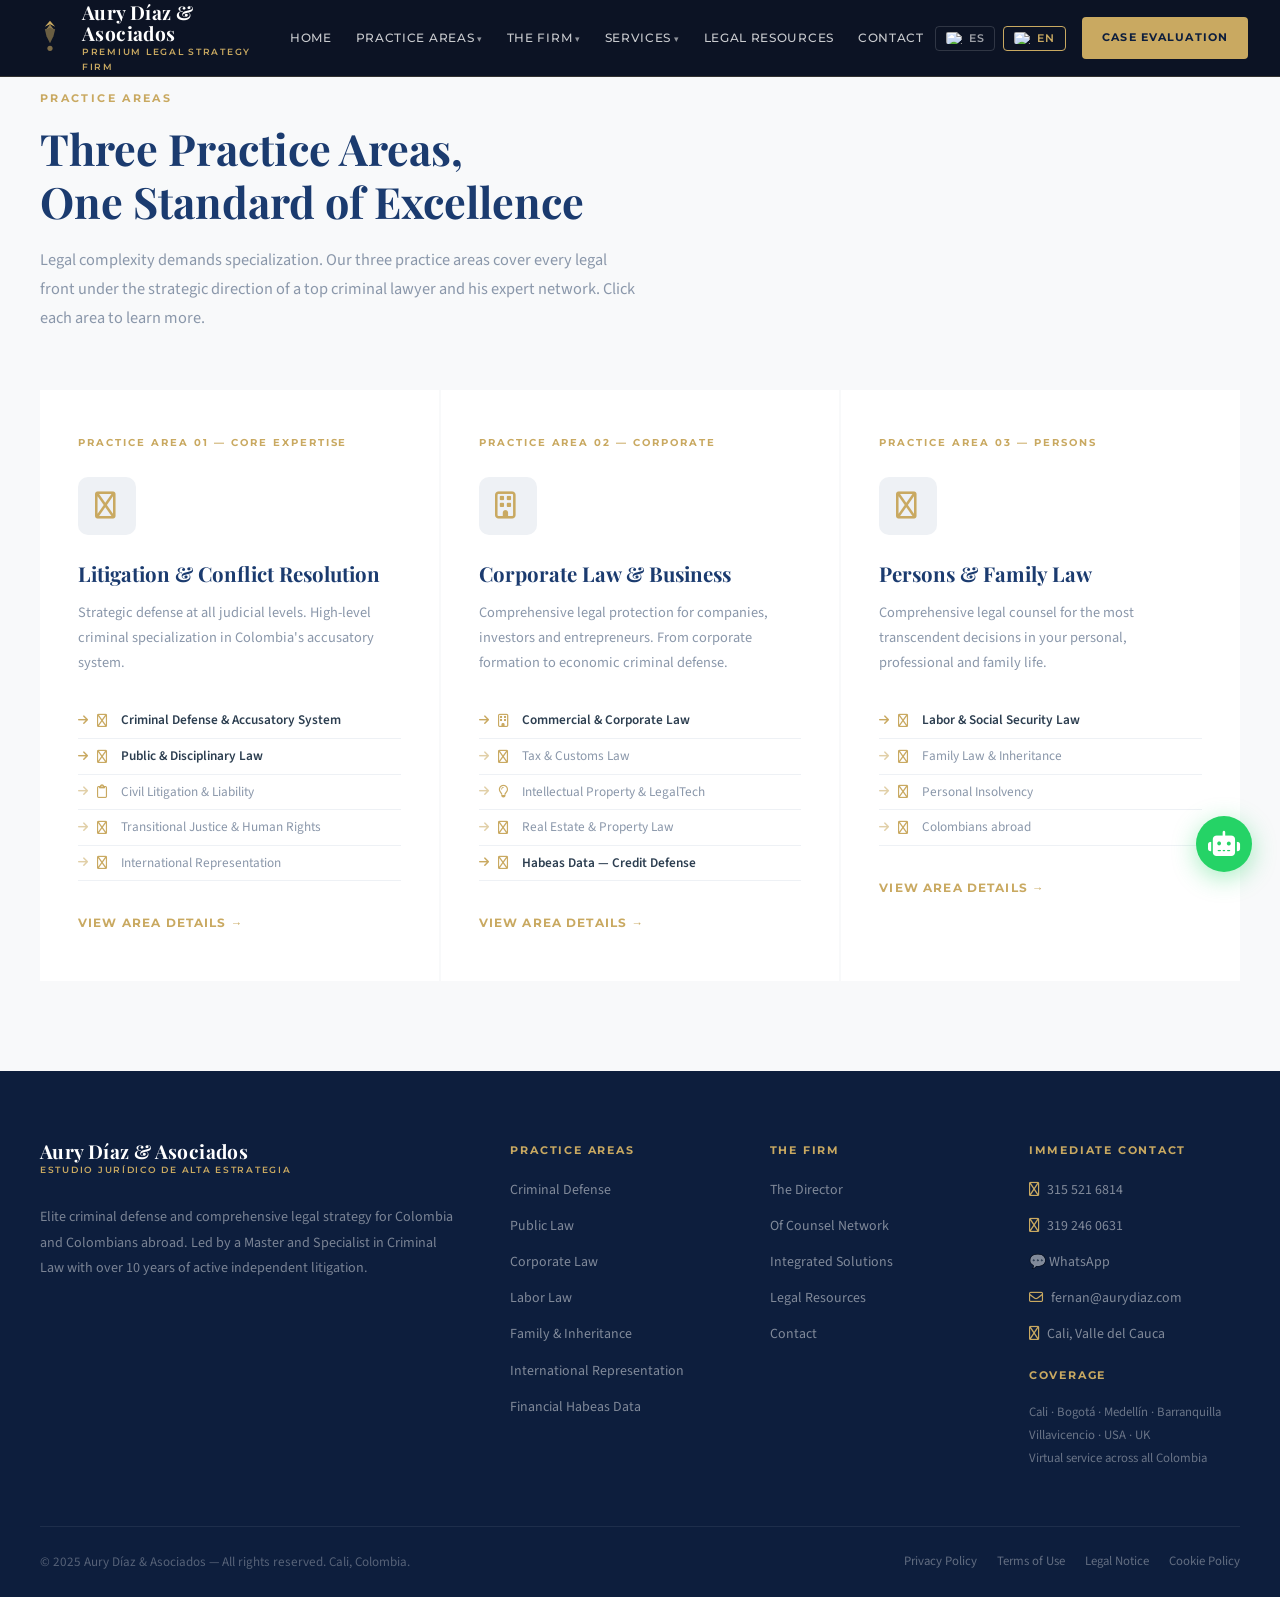
==== commit a157da33: "feat: Apply UX/UI refinements and solid header - Replaced all emojis with FontAwesome 6 icons using " ====
--- a/areas.html
+++ b/areas.html
@@ -25,7 +25,7 @@
 </head>
 <body id="body-root">
 <!-- ═══════════════════════════════════ HEADER ═══════════════════════════════════ -->
-<header id="main-header">
+<header id="main-header" class="solid-header">
 <nav>
 <a class="logo" href="index.html#inicio">
 <!-- SVG Logo (simplified representation of Aury Diaz logo mark) -->
@@ -48,34 +48,34 @@
 <a class="has-sub" data-lang="en" href="areas.html#areas">Practice Areas</a>
 <div class="mega-menu">
 <div class="mega-col">
-<h4 data-lang="es">⚖️ Litigios y Conflictos</h4>
-<h4 data-lang="en">⚖️ Litigation &amp; Disputes</h4>
-<ul>
-<li><a class="featured" data-lang="es" href="#" onclick="openModal('penal');return false;">★ Defensa Penal y Sistema Acusatorio</a><a class="featured" data-lang="en" href="#" onclick="openModal('penal');return false;">★ Criminal Defense &amp; Accusatory System</a></li>
+<h4 data-lang="es"><i class="fa-solid fa-scale-balanced fa-icon-gold"></i> Litigios y Conflictos</h4>
+<h4 data-lang="en"><i class="fa-solid fa-scale-balanced fa-icon-gold"></i> Litigation &amp; Disputes</h4>
+<ul>
+<li><a class="featured" data-lang="es" href="#" onclick="openModal('penal');return false;"><i class="fa-solid fa-star fa-icon-gold" style="font-size: 0.8em;"></i> Defensa Penal y Sistema Acusatorio</a><a class="featured" data-lang="en" href="#" onclick="openModal('penal');return false;"><i class="fa-solid fa-star fa-icon-gold" style="font-size: 0.8em;"></i> Criminal Defense &amp; Accusatory System</a></li>
 <li><a data-lang="es" href="#" onclick="openModal('disciplinario');return false;">Derecho Público y Disciplinario</a><a data-lang="en" href="#" onclick="openModal('disciplinario');return false;">Public &amp; Disciplinary Law</a></li>
 <li><a data-lang="es" href="#" onclick="openModal('civil');return false;">Litigio Civil y Responsabilidad</a><a data-lang="en" href="#" onclick="openModal('civil');return false;">Civil Litigation &amp; Liability</a></li>
 <li><a data-lang="es" href="#" onclick="openModal('jep');return false;">Justicia Transicional y DDHH</a><a data-lang="en" href="#" onclick="openModal('jep');return false;">Transitional Justice &amp; Human Rights</a></li>
 </ul>
 </div>
 <div class="mega-col">
-<h4 data-lang="es">🏢 Corporativo y Negocios</h4>
-<h4 data-lang="en">🏢 Corporate &amp; Business</h4>
-<ul>
-<li><a class="featured" data-lang="es" href="#" onclick="openModal('societario');return false;">★ Derecho Comercial y Societario</a><a class="featured" data-lang="en" href="#" onclick="openModal('societario');return false;">★ Commercial &amp; Corporate Law</a></li>
+<h4 data-lang="es"><i class="fa-regular fa-building fa-icon-gold"></i> Corporativo y Negocios</h4>
+<h4 data-lang="en"><i class="fa-regular fa-building fa-icon-gold"></i> Corporate &amp; Business</h4>
+<ul>
+<li><a class="featured" data-lang="es" href="#" onclick="openModal('societario');return false;"><i class="fa-solid fa-star fa-icon-gold" style="font-size: 0.8em;"></i> Derecho Comercial y Societario</a><a class="featured" data-lang="en" href="#" onclick="openModal('societario');return false;"><i class="fa-solid fa-star fa-icon-gold" style="font-size: 0.8em;"></i> Commercial &amp; Corporate Law</a></li>
 <li><a data-lang="es" href="#" onclick="openModal('tributario');return false;">Derecho Tributario y Aduanero</a><a data-lang="en" href="#" onclick="openModal('tributario');return false;">Tax &amp; Customs Law</a></li>
 <li><a data-lang="es" href="#" onclick="openModal('pi');return false;">Propiedad Intelectual y LegalTech</a><a data-lang="en" href="#" onclick="openModal('pi');return false;">Intellectual Property &amp; LegalTech</a></li>
 <li><a data-lang="es" href="#" onclick="openModal('ph');return false;">Propiedad Horizontal e Inmobiliario</a><a data-lang="en" href="#" onclick="openModal('ph');return false;">Real Estate &amp; Property Law</a></li>
 </ul>
 </div>
 <div class="mega-col">
-<h4 data-lang="es">👨‍👩‍👧 Personas y Familias</h4>
-<h4 data-lang="en">👨‍👩‍👧 Persons &amp; Families</h4>
-<ul>
-<li><a class="featured" data-lang="es" href="#" onclick="openModal('laboral');return false;">★ Derecho Laboral y Seguridad Social</a><a class="featured" data-lang="en" href="#" onclick="openModal('laboral');return false;">★ Labor &amp; Social Security Law</a></li>
+<h4 data-lang="es"><i class="fa-solid fa-users fa-icon-gold"></i> Personas y Familias</h4>
+<h4 data-lang="en"><i class="fa-solid fa-users fa-icon-gold"></i> Persons &amp; Families</h4>
+<ul>
+<li><a class="featured" data-lang="es" href="#" onclick="openModal('laboral');return false;"><i class="fa-solid fa-star fa-icon-gold" style="font-size: 0.8em;"></i> Derecho Laboral y Seguridad Social</a><a class="featured" data-lang="en" href="#" onclick="openModal('laboral');return false;"><i class="fa-solid fa-star fa-icon-gold" style="font-size: 0.8em;"></i> Labor &amp; Social Security Law</a></li>
 <li><a data-lang="es" href="#" onclick="openModal('familia');return false;">Derecho de Familia y Sucesiones</a><a data-lang="en" href="#" onclick="openModal('familia');return false;">Family Law &amp; Inheritance</a></li>
 <li><a data-lang="es" href="#" onclick="openModal('insolvencia');return false;">Insolvencia de Persona Natural</a><a data-lang="en" href="#" onclick="openModal('insolvencia');return false;">Personal Insolvency</a></li>
-<li><a data-lang="es" href="index.html#servicios-estrategicos">🌎 Representación Internacional</a><a data-lang="en" href="index.html#servicios-estrategicos">🌎 International Representation</a></li>
-<li><a data-lang="es" href="index.html#servicios-estrategicos">🛡️ Habeas Data Financiero</a><a data-lang="en" href="index.html#servicios-estrategicos">🛡️ Financial Data Defense</a></li>
+<li><a data-lang="es" href="index.html#servicios-estrategicos"><i class="fa-solid fa-globe fa-icon-gold"></i> Representación Internacional</a><a data-lang="en" href="index.html#servicios-estrategicos"><i class="fa-solid fa-globe fa-icon-gold"></i> International Representation</a></li>
+<li><a data-lang="es" href="index.html#servicios-estrategicos"><i class="fa-solid fa-shield-halved fa-icon-gold"></i> Habeas Data Financiero</a><a data-lang="en" href="index.html#servicios-estrategicos"><i class="fa-solid fa-shield-halved fa-icon-gold"></i> Financial Data Defense</a></li>
 </ul>
 </div>
 </div>
@@ -93,8 +93,8 @@
 <a class="has-sub" data-lang="es" href="index.html#servicios-estrategicos">Servicios</a>
 <a class="has-sub" data-lang="en" href="index.html#servicios-estrategicos">Services</a>
 <div class="dropdown">
-<a data-lang="es" href="index.html#servicios-estrategicos">🌎 Representación Internacional</a><a data-lang="en" href="index.html#servicios-estrategicos">🌎 International Representation</a>
-<a data-lang="es" href="index.html#servicios-estrategicos">🛡️ Habeas Data Financiero</a><a data-lang="en" href="index.html#servicios-estrategicos">🛡️ Financial Data Defense</a>
+<a data-lang="es" href="index.html#servicios-estrategicos"><i class="fa-solid fa-globe fa-icon-gold"></i> Representación Internacional</a><a data-lang="en" href="index.html#servicios-estrategicos"><i class="fa-solid fa-globe fa-icon-gold"></i> International Representation</a>
+<a data-lang="es" href="index.html#servicios-estrategicos"><i class="fa-solid fa-shield-halved fa-icon-gold"></i> Habeas Data Financiero</a><a data-lang="en" href="index.html#servicios-estrategicos"><i class="fa-solid fa-shield-halved fa-icon-gold"></i> Financial Data Defense</a>
 <a data-lang="es" href="director.html#soluciones">Conciliación e Insolvencia</a><a data-lang="en" href="director.html#soluciones">Conciliation &amp; Insolvency</a>
 <a data-lang="es" href="director.html#soluciones">Rutas Legales</a><a data-lang="en" href="director.html#soluciones">Legal Routes</a>
 </div>
@@ -129,10 +129,10 @@
 <a data-lang="en" href="areas.html#areas" onclick="closeMobile()">Practice Areas</a>
 <a data-lang="es" href="director.html#director" onclick="closeMobile()">La Firma</a>
 <a data-lang="en" href="director.html#director" onclick="closeMobile()">The Firm</a>
-<a data-lang="es" href="index.html#servicios-estrategicos" onclick="closeMobile()">🌎 Representación Internacional</a>
-<a data-lang="en" href="index.html#servicios-estrategicos" onclick="closeMobile()">🌎 International Representation</a>
-<a data-lang="es" href="index.html#servicios-estrategicos" onclick="closeMobile()">🛡️ Habeas Data Financiero</a>
-<a data-lang="en" href="index.html#servicios-estrategicos" onclick="closeMobile()">🛡️ Financial Data Defense</a>
+<a data-lang="es" href="index.html#servicios-estrategicos" onclick="closeMobile()"><i class="fa-solid fa-globe fa-icon-gold"></i> Representación Internacional</a>
+<a data-lang="en" href="index.html#servicios-estrategicos" onclick="closeMobile()"><i class="fa-solid fa-globe fa-icon-gold"></i> International Representation</a>
+<a data-lang="es" href="index.html#servicios-estrategicos" onclick="closeMobile()"><i class="fa-solid fa-shield-halved fa-icon-gold"></i> Habeas Data Financiero</a>
+<a data-lang="en" href="index.html#servicios-estrategicos" onclick="closeMobile()"><i class="fa-solid fa-shield-halved fa-icon-gold"></i> Financial Data Defense</a>
 <a data-lang="es" href="index.html#recursos" onclick="closeMobile()">Recursos Jurídicos</a>
 <a data-lang="en" href="index.html#recursos" onclick="closeMobile()">Legal Resources</a>
 <a data-lang="es" href="contacto.html#contacto" onclick="closeMobile()">Contacto</a>
@@ -176,22 +176,22 @@
 <div class="area-card reveal" onclick="openModal('macro1')">
 <div class="area-num" data-lang="es">Macro-Área 01 — El Eje Central</div>
 <div class="area-num" data-lang="en">Practice Area 01 — Core Expertise</div>
-<div class="area-icon">⚖️</div>
+<div class="area-icon"><i class="fa-solid fa-scale-balanced fa-icon-gold"></i></div>
 <h3 class="area-title" data-lang="es">Litigios y Resolución de Conflictos</h3>
 <h3 class="area-title" data-lang="en">Litigation &amp; Conflict Resolution</h3>
 <p class="area-desc" data-lang="es">Defensa estratégica en todas las instancias judiciales. Especialización penalista de alto nivel en el sistema acusatorio colombiano.</p>
 <p class="area-desc" data-lang="en">Strategic defense at all judicial levels. High-level criminal specialization in Colombia's accusatory system.</p>
 <ul class="area-items">
-<li class="featured" data-lang="es">⚖️ Defensa Penal y Sistema Acusatorio</li>
-<li class="featured" data-lang="en">⚖️ Criminal Defense &amp; Accusatory System</li>
-<li class="featured" data-lang="es">🏛️ Derecho Público y Disciplinario</li>
-<li class="featured" data-lang="en">🏛️ Public &amp; Disciplinary Law</li>
-<li data-lang="es">📋 Litigio Civil y Responsabilidad</li>
-<li data-lang="en">📋 Civil Litigation &amp; Liability</li>
-<li data-lang="es">🕊️ Justicia Transicional y DDHH</li>
-<li data-lang="en">🕊️ Transitional Justice &amp; Human Rights</li>
-<li data-lang="es">🌎 Representación en el exterior</li>
-<li data-lang="en">🌎 International Representation</li>
+<li class="featured" data-lang="es"><i class="fa-solid fa-scale-balanced fa-icon-gold"></i> Defensa Penal y Sistema Acusatorio</li>
+<li class="featured" data-lang="en"><i class="fa-solid fa-scale-balanced fa-icon-gold"></i> Criminal Defense &amp; Accusatory System</li>
+<li class="featured" data-lang="es"><i class="fa-solid fa-building-columns fa-icon-gold"></i> Derecho Público y Disciplinario</li>
+<li class="featured" data-lang="en"><i class="fa-solid fa-building-columns fa-icon-gold"></i> Public &amp; Disciplinary Law</li>
+<li data-lang="es"><i class="fa-regular fa-clipboard fa-icon-gold"></i> Litigio Civil y Responsabilidad</li>
+<li data-lang="en"><i class="fa-regular fa-clipboard fa-icon-gold"></i> Civil Litigation &amp; Liability</li>
+<li data-lang="es"><i class="fa-solid fa-dove fa-icon-gold"></i> Justicia Transicional y DDHH</li>
+<li data-lang="en"><i class="fa-solid fa-dove fa-icon-gold"></i> Transitional Justice &amp; Human Rights</li>
+<li data-lang="es"><i class="fa-solid fa-globe fa-icon-gold"></i> Representación en el exterior</li>
+<li data-lang="en"><i class="fa-solid fa-globe fa-icon-gold"></i> International Representation</li>
 </ul>
 <span class="area-link" data-lang="es">Ver detalles de esta área →</span>
 <span class="area-link" data-lang="en">View area details →</span>
@@ -200,22 +200,22 @@
 <div class="area-card reveal" onclick="openModal('macro2')">
 <div class="area-num" data-lang="es">Macro-Área 02 — Corporativo</div>
 <div class="area-num" data-lang="en">Practice Area 02 — Corporate</div>
-<div class="area-icon">🏢</div>
+<div class="area-icon"><i class="fa-regular fa-building fa-icon-gold"></i></div>
 <h3 class="area-title" data-lang="es">Derecho Corporativo y Negocios</h3>
 <h3 class="area-title" data-lang="en">Corporate Law &amp; Business</h3>
 <p class="area-desc" data-lang="es">Protección jurídica integral para empresas, inversionistas y emprendedores. Desde la constitución societaria hasta la defensa penal económica.</p>
 <p class="area-desc" data-lang="en">Comprehensive legal protection for companies, investors and entrepreneurs. From corporate formation to economic criminal defense.</p>
 <ul class="area-items">
-<li class="featured" data-lang="es">🏢 Derecho Comercial y Societario</li>
-<li class="featured" data-lang="en">🏢 Commercial &amp; Corporate Law</li>
-<li data-lang="es">💰 Derecho Tributario y Aduanero</li>
-<li data-lang="en">💰 Tax &amp; Customs Law</li>
-<li data-lang="es">💡 Propiedad Intelectual y LegalTech</li>
-<li data-lang="en">💡 Intellectual Property &amp; LegalTech</li>
-<li data-lang="es">🏠 Propiedad Horizontal e Inmobiliario</li>
-<li data-lang="en">🏠 Real Estate &amp; Property Law</li>
-<li class="featured" data-lang="es">🛡️ Habeas Data — Defensa Crediticia</li>
-<li class="featured" data-lang="en">🛡️ Habeas Data — Credit Defense</li>
+<li class="featured" data-lang="es"><i class="fa-regular fa-building fa-icon-gold"></i> Derecho Comercial y Societario</li>
+<li class="featured" data-lang="en"><i class="fa-regular fa-building fa-icon-gold"></i> Commercial &amp; Corporate Law</li>
+<li data-lang="es"><i class="fa-solid fa-coins fa-icon-gold"></i> Derecho Tributario y Aduanero</li>
+<li data-lang="en"><i class="fa-solid fa-coins fa-icon-gold"></i> Tax &amp; Customs Law</li>
+<li data-lang="es"><i class="fa-regular fa-lightbulb fa-icon-gold"></i> Propiedad Intelectual y LegalTech</li>
+<li data-lang="en"><i class="fa-regular fa-lightbulb fa-icon-gold"></i> Intellectual Property &amp; LegalTech</li>
+<li data-lang="es"><i class="fa-solid fa-house fa-icon-gold"></i> Propiedad Horizontal e Inmobiliario</li>
+<li data-lang="en"><i class="fa-solid fa-house fa-icon-gold"></i> Real Estate &amp; Property Law</li>
+<li class="featured" data-lang="es"><i class="fa-solid fa-shield-halved fa-icon-gold"></i> Habeas Data — Defensa Crediticia</li>
+<li class="featured" data-lang="en"><i class="fa-solid fa-shield-halved fa-icon-gold"></i> Habeas Data — Credit Defense</li>
 </ul>
 <span class="area-link" data-lang="es">Ver detalles de esta área →</span>
 <span class="area-link" data-lang="en">View area details →</span>
@@ -224,20 +224,20 @@
 <div class="area-card reveal" onclick="openModal('macro3')">
 <div class="area-num" data-lang="es">Macro-Área 03 — Personas</div>
 <div class="area-num" data-lang="en">Practice Area 03 — Persons</div>
-<div class="area-icon">👨‍👩‍👧</div>
+<div class="area-icon"><i class="fa-solid fa-users fa-icon-gold"></i></div>
 <h3 class="area-title" data-lang="es">Derecho de las Personas y Familias</h3>
 <h3 class="area-title" data-lang="en">Persons &amp; Family Law</h3>
 <p class="area-desc" data-lang="es">Acompañamiento jurídico integral en las decisiones más trascendentes de su vida personal, laboral y familiar.</p>
 <p class="area-desc" data-lang="en">Comprehensive legal counsel for the most transcendent decisions in your personal, professional and family life.</p>
 <ul class="area-items">
-<li class="featured" data-lang="es">👔 Derecho Laboral y Seguridad Social</li>
-<li class="featured" data-lang="en">👔 Labor &amp; Social Security Law</li>
-<li data-lang="es">👨‍👩‍👧 Derecho de Familia y Sucesiones</li>
-<li data-lang="en">👨‍👩‍👧 Family Law &amp; Inheritance</li>
-<li data-lang="es">🔓 Insolvencia de Persona Natural</li>
-<li data-lang="en">🔓 Personal Insolvency</li>
-<li data-lang="es">🌎 Colombianos en el exterior</li>
-<li data-lang="en">🌎 Colombians abroad</li>
+<li class="featured" data-lang="es"><i class="fa-solid fa-user-tie fa-icon-gold"></i> Derecho Laboral y Seguridad Social</li>
+<li class="featured" data-lang="en"><i class="fa-solid fa-user-tie fa-icon-gold"></i> Labor &amp; Social Security Law</li>
+<li data-lang="es"><i class="fa-solid fa-users fa-icon-gold"></i> Derecho de Familia y Sucesiones</li>
+<li data-lang="en"><i class="fa-solid fa-users fa-icon-gold"></i> Family Law &amp; Inheritance</li>
+<li data-lang="es"><i class="fa-solid fa-lock-open fa-icon-gold"></i> Insolvencia de Persona Natural</li>
+<li data-lang="en"><i class="fa-solid fa-lock-open fa-icon-gold"></i> Personal Insolvency</li>
+<li data-lang="es"><i class="fa-solid fa-globe fa-icon-gold"></i> Colombianos en el exterior</li>
+<li data-lang="en"><i class="fa-solid fa-globe fa-icon-gold"></i> Colombians abroad</li>
 </ul>
 <span class="area-link" data-lang="es">Ver detalles de esta área →</span>
 <span class="area-link" data-lang="en">View area details →</span>
@@ -282,11 +282,11 @@
 <h5 data-lang="es">Contacto Inmediato</h5>
 <h5 data-lang="en">Immediate Contact</h5>
 <ul>
-<li><a href="tel:+573155216814">📱 315 521 6814</a></li>
-<li><a href="tel:+573192460631">📱 319 246 0631</a></li>
+<li><a href="tel:+573155216814"><i class="fa-solid fa-mobile-screen-button fa-icon-gold"></i> 315 521 6814</a></li>
+<li><a href="tel:+573192460631"><i class="fa-solid fa-mobile-screen-button fa-icon-gold"></i> 319 246 0631</a></li>
 <li><a href="https://wa.me/573155216814" target="_blank">💬 WhatsApp</a></li>
-<li><a href="mailto:fernan@aurydiaz.com">📧 fernan@aurydiaz.com</a></li>
-<li><a href="contacto.html#contacto">📍 Cali, Valle del Cauca</a></li>
+<li><a href="mailto:fernan@aurydiaz.com"><i class="fa-regular fa-envelope fa-icon-gold"></i> fernan@aurydiaz.com</a></li>
+<li><a href="contacto.html#contacto"><i class="fa-solid fa-location-dot fa-icon-gold"></i> Cali, Valle del Cauca</a></li>
 </ul>
 <div style="margin-top:18px;"><h5 data-lang="es">Cobertura</h5><h5 data-lang="en">Coverage</h5><p data-lang="es" style="font-size:0.8rem; color:rgba(255,255,255,0.38); line-height:1.8;">Cali · Bogotá · Medellín · Barranquilla<br/>Villavicencio · USA · UK<br/>Atención virtual en todo Colombia</p><p data-lang="en" style="font-size:0.8rem; color:rgba(255,255,255,0.38); line-height:1.8;">Cali · Bogotá · Medellín · Barranquilla<br/>Villavicencio · USA · UK<br/>Virtual service across all Colombia</p></div>
 </div>
@@ -308,7 +308,7 @@
 </div>
 </footer>
 <!-- WHATSAPP FLOAT -->
-<a class="whatsapp-float" href="https://wa.me/573155216814?text=Hola,%20deseo%20una%20consulta%20jurídica%20confidencial" target="_blank" title="WhatsApp Directo"><i class="fab fa-whatsapp"></i></a>
+<a class="whatsapp-float" href="https://wa.me/573155216814?text=Hola,%20deseo%20una%20consulta%20jurídica%20confidencial" target="_blank" title="WhatsApp Directo"><i class="fa-solid fa-robot"></i></a>
 <!-- ═══════════════════════════════════ MODALS — MACRO ÁREAS ═══════════════════════════════════ -->
 <div class="modal-overlay" id="modal-overlay" onclick="closeModalIf(event)">
 <div class="modal-box" id="modal-box">
--- a/css/style.css
+++ b/css/style.css
@@ -655,8 +655,7 @@
       padding: 32px 36px; min-width: 860px; box-shadow: 0 30px 80px rgba(0,0,0,0.7);
       grid-template-columns: repeat(3, 1fr); gap: 36px;
     }
-    .nav-links > li:hover .mega-menu { display: grid; animation: fadeDown 0.22s ease; }
-    @keyframes fadeDown { from { opacity: 0; transform: translateX(-50%) translateY(-10px); } to { opacity: 1; transform: translateX(-50%) translateY(0); } }
+    .nav-links > li:hover .mega-menu { display: grid; animation: megaFade 0.22s ease; }
     .mega-col h4 {
       font-family: 'Montserrat', sans-serif; font-size: 0.7rem; font-weight: 700;
       color: var(--gold); text-transform: uppercase; letter-spacing: 0.14em; margin-bottom: 14px;
@@ -670,7 +669,7 @@
     }
     .mega-col ul li a:hover { color: var(--white); padding-left: 4px; }
     .mega-col ul li a.featured { color: var(--white); font-weight: 600; }
-    .mega-col ul li a.featured::before { content: '★'; color: var(--gold); font-size: 0.65rem; -webkit-flex-shrink: 0; flex-shrink: 0; }
+    .mega-col ul li a.featured::before { content: '\f005'; font-family: 'Font Awesome 6 Free'; font-weight: 900; color: var(--gold); font-size: 0.65rem; -webkit-flex-shrink: 0; flex-shrink: 0; }
 
     /* DROPDOWN */
     .dropdown {
@@ -678,7 +677,7 @@
       background: rgba(6,14,28,0.99); border: 1px solid rgba(201,169,97,0.18); border-radius: 8px;
       padding: 10px 0; min-width: 240px; box-shadow: 0 16px 40px rgba(0,0,0,0.5);
     }
-    .nav-links > li:hover .dropdown { display: block; animation: fadeDown 0.2s ease; }
+    .nav-links > li:hover .dropdown { display: block; animation: dropFade 0.2s ease; }
     .dropdown a {
       display: block; padding: 10px 20px; font-family: 'Source Sans 3', sans-serif;
       font-size: 0.87rem; color: rgba(255,255,255,0.78); text-decoration: none; transition: var(--transition);
@@ -857,7 +856,7 @@
     .area-card:hover .area-items li { color: rgba(255,255,255,0.62); border-color: rgba(255,255,255,0.08); }
     .area-items li.featured { color: var(--carbon); font-weight: 600; }
     .area-card:hover .area-items li.featured { color: var(--gold); }
-    .area-items li::before { content: '→'; font-size: 0.72rem; color: var(--gold); opacity: 0.55; -webkit-flex-shrink: 0; flex-shrink: 0; }
+    .area-items li::before { content: '\f061'; font-family: 'Font Awesome 6 Free'; font-weight: 900; font-size: 0.72rem; color: var(--gold); opacity: 0.55; -webkit-flex-shrink: 0; flex-shrink: 0; }
     .area-items li.featured::before { opacity: 1; }
     .area-link {
       display: inline-flex; -webkit-box-align: center; -webkit-align-items: center; align-items: center; gap: 8px; font-family: 'Montserrat', sans-serif;
@@ -890,7 +889,7 @@
     .modal-desc { font-family: 'Source Sans 3', sans-serif; font-size: 0.97rem; color: rgba(255,255,255,0.68); line-height: 1.8; margin-bottom: 30px; }
     .modal-list { list-style: none; display: grid; grid-template-columns: 1fr 1fr; gap: 8px 16px; margin-bottom: 32px; }
     .modal-list li { font-family: 'Source Sans 3', sans-serif; font-size: 0.88rem; color: rgba(255,255,255,0.75); display: -webkit-box; display: -webkit-flex; display: flex; -webkit-box-align: start; -webkit-align-items: flex-start; align-items: flex-start; gap: 8px; line-height: 1.5; }
-    .modal-list li::before { content: '✦'; color: var(--gold); font-size: 0.6rem; -webkit-flex-shrink: 0; flex-shrink: 0; margin-top: 4px; }
+    .modal-list li::before { content: '\f3a5'; font-family: 'Font Awesome 6 Free'; font-weight: 900; color: var(--gold); font-size: 0.6rem; -webkit-flex-shrink: 0; flex-shrink: 0; margin-top: 4px; }
     .modal-list li.featured { color: var(--white); font-weight: 600; }
     .modal-norm { background: rgba(201,169,97,0.06); border: 1px solid rgba(201,169,97,0.15); border-radius: 8px; padding: 18px 22px; margin-bottom: 28px; }
     .modal-norm h5 { font-family: 'Montserrat', sans-serif; font-size: 0.66rem; font-weight: 700; color: var(--gold); letter-spacing: 0.15em; text-transform: uppercase; margin-bottom: 8px; }
@@ -1140,4 +1139,21 @@
 
     /* Scroll reveal */
     .reveal { opacity: 0; transform: translateY(22px); transition: opacity 0.55s ease, transform 0.55s ease; }
-    .reveal.visible { opacity: 1; transform: translateY(0); }+    .reveal.visible { opacity: 1; transform: translateY(0); }
+
+.fa-icon-gold { color: var(--gold); font-weight: 300; margin-right: 5px; }
+
+.mega-menu::before, .dropdown::before { content: ''; position: absolute; top: -15px; left: 0; right: 0; height: 15px; background: transparent; }
+
+
+header.solid-header { background: rgba(8, 15, 32, 0.98) !important; }
+
+@keyframes megaFade {
+  from { opacity: 0; transform: translateX(-50%); }
+  to { opacity: 1; transform: translateX(-50%); }
+}
+
+@keyframes dropFade {
+  from { opacity: 0; }
+  to { opacity: 1; }
+}
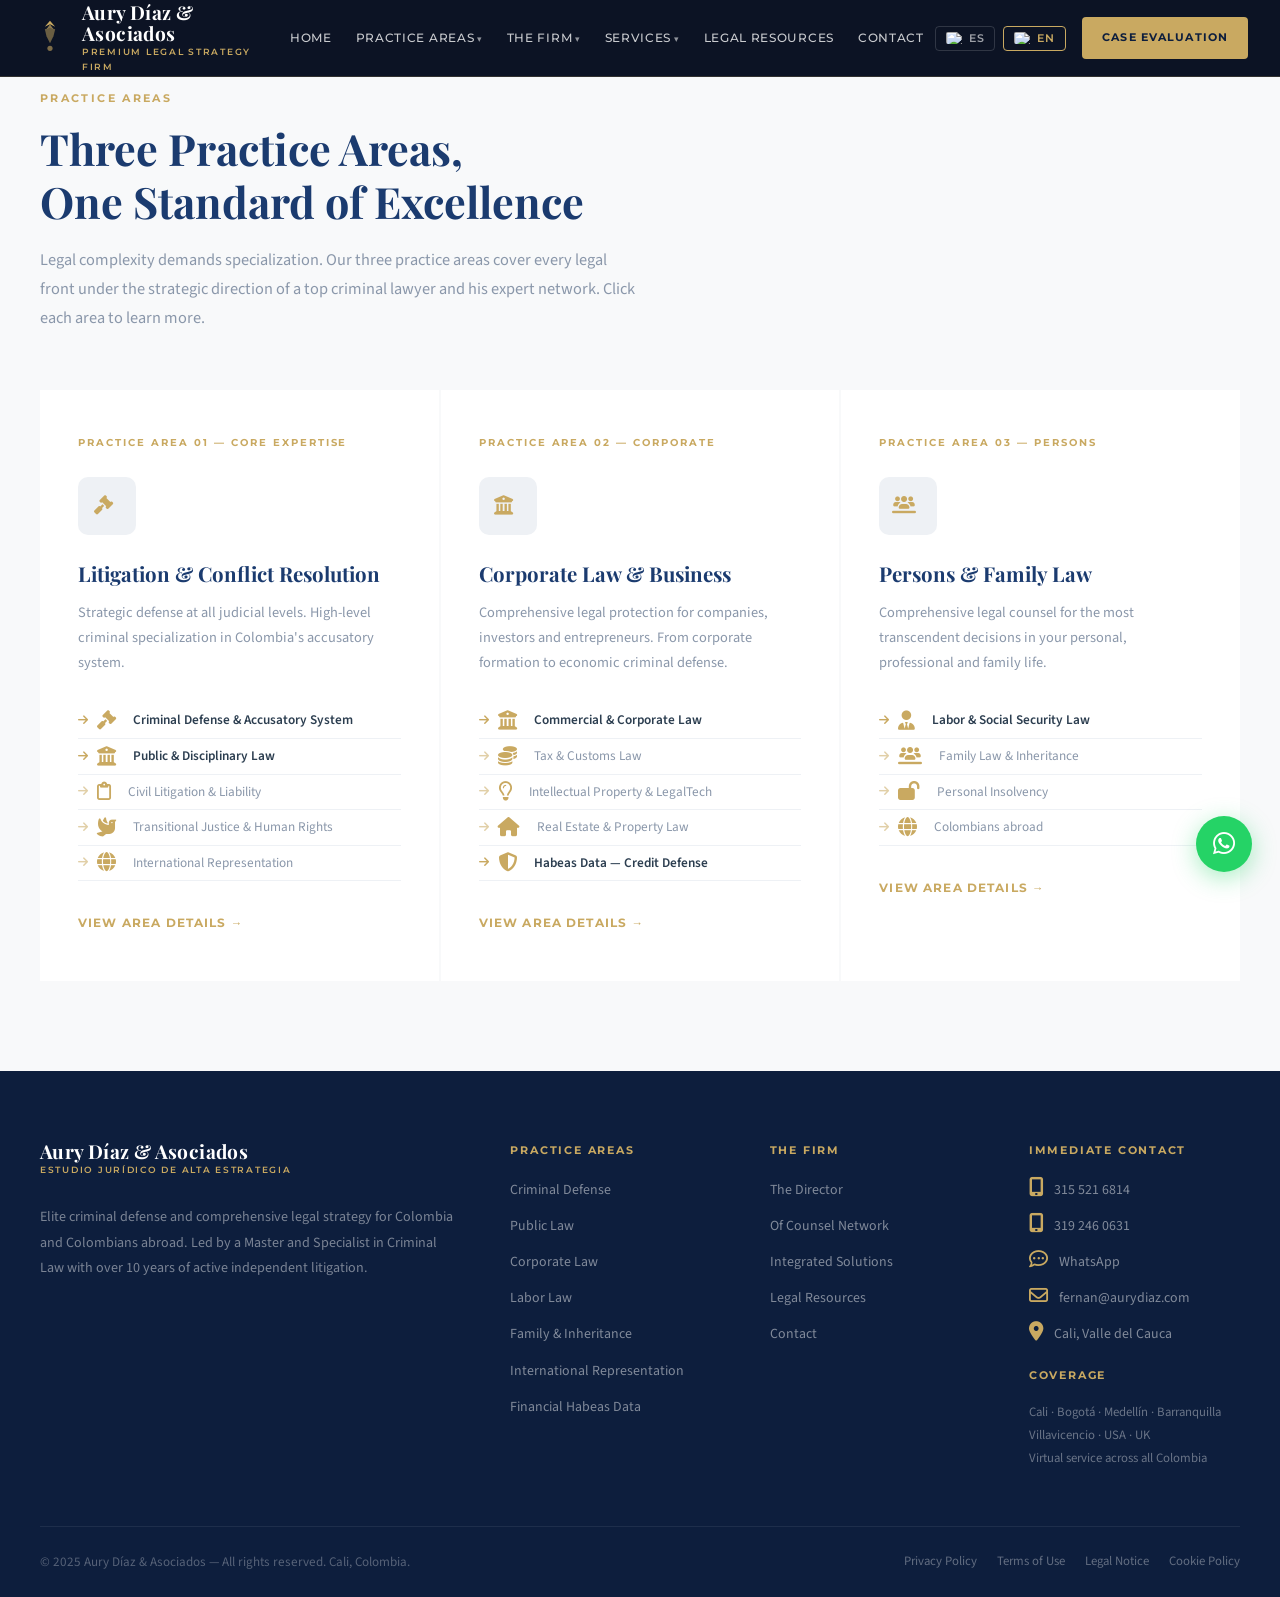
==== commit 16fb3b67: "fix: Replace all emojis with Font Awesome 6 icons - Linked Font Awesome 6.5.1 CDN in all HTML `<head" ====
--- a/areas.html
+++ b/areas.html
@@ -11,7 +11,7 @@
 <meta content="Aury Díaz &amp; Asociados | Estudio Jurídico de Alta Estrategia" property="og:title"/>
 <meta content="Defensa penal de élite. Representación internacional. Habeas data financiero. Cali, Colombia." property="og:description"/>
 <meta content="website" property="og:type"/>
-<link href="https://cdnjs.cloudflare.com/ajax/libs/font-awesome/6.4.0/css/all.min.css" rel="stylesheet"/>
+<link href="https://cdnjs.cloudflare.com/ajax/libs/font-awesome/6.5.1/css/all.min.css" rel="stylesheet"/>
 <link href="css/style.css" rel="stylesheet"/>
   <script>
     (function(){
@@ -48,34 +48,34 @@
 <a class="has-sub" data-lang="en" href="areas.html#areas">Practice Areas</a>
 <div class="mega-menu">
 <div class="mega-col">
-<h4 data-lang="es"><i class="fa-solid fa-scale-balanced fa-icon-gold"></i> Litigios y Conflictos</h4>
-<h4 data-lang="en"><i class="fa-solid fa-scale-balanced fa-icon-gold"></i> Litigation &amp; Disputes</h4>
-<ul>
-<li><a class="featured" data-lang="es" href="#" onclick="openModal('penal');return false;"><i class="fa-solid fa-star fa-icon-gold" style="font-size: 0.8em;"></i> Defensa Penal y Sistema Acusatorio</a><a class="featured" data-lang="en" href="#" onclick="openModal('penal');return false;"><i class="fa-solid fa-star fa-icon-gold" style="font-size: 0.8em;"></i> Criminal Defense &amp; Accusatory System</a></li>
+<h4 data-lang="es"><i class="fa-solid fa-gavel icon-gold"></i> Litigios y Conflictos</h4>
+<h4 data-lang="en"><i class="fa-solid fa-gavel icon-gold"></i> Litigation &amp; Disputes</h4>
+<ul>
+<li><a class="featured" data-lang="es" href="#" onclick="openModal('penal');return false;"><i class="fa-solid fa-star icon-gold" style="font-size: 0.8em;"></i> Defensa Penal y Sistema Acusatorio</a><a class="featured" data-lang="en" href="#" onclick="openModal('penal');return false;"><i class="fa-solid fa-star icon-gold" style="font-size: 0.8em;"></i> Criminal Defense &amp; Accusatory System</a></li>
 <li><a data-lang="es" href="#" onclick="openModal('disciplinario');return false;">Derecho Público y Disciplinario</a><a data-lang="en" href="#" onclick="openModal('disciplinario');return false;">Public &amp; Disciplinary Law</a></li>
 <li><a data-lang="es" href="#" onclick="openModal('civil');return false;">Litigio Civil y Responsabilidad</a><a data-lang="en" href="#" onclick="openModal('civil');return false;">Civil Litigation &amp; Liability</a></li>
 <li><a data-lang="es" href="#" onclick="openModal('jep');return false;">Justicia Transicional y DDHH</a><a data-lang="en" href="#" onclick="openModal('jep');return false;">Transitional Justice &amp; Human Rights</a></li>
 </ul>
 </div>
 <div class="mega-col">
-<h4 data-lang="es"><i class="fa-regular fa-building fa-icon-gold"></i> Corporativo y Negocios</h4>
-<h4 data-lang="en"><i class="fa-regular fa-building fa-icon-gold"></i> Corporate &amp; Business</h4>
-<ul>
-<li><a class="featured" data-lang="es" href="#" onclick="openModal('societario');return false;"><i class="fa-solid fa-star fa-icon-gold" style="font-size: 0.8em;"></i> Derecho Comercial y Societario</a><a class="featured" data-lang="en" href="#" onclick="openModal('societario');return false;"><i class="fa-solid fa-star fa-icon-gold" style="font-size: 0.8em;"></i> Commercial &amp; Corporate Law</a></li>
+<h4 data-lang="es"><i class="fa-solid fa-building-columns icon-gold"></i> Corporativo y Negocios</h4>
+<h4 data-lang="en"><i class="fa-solid fa-building-columns icon-gold"></i> Corporate &amp; Business</h4>
+<ul>
+<li><a class="featured" data-lang="es" href="#" onclick="openModal('societario');return false;"><i class="fa-solid fa-star icon-gold" style="font-size: 0.8em;"></i> Derecho Comercial y Societario</a><a class="featured" data-lang="en" href="#" onclick="openModal('societario');return false;"><i class="fa-solid fa-star icon-gold" style="font-size: 0.8em;"></i> Commercial &amp; Corporate Law</a></li>
 <li><a data-lang="es" href="#" onclick="openModal('tributario');return false;">Derecho Tributario y Aduanero</a><a data-lang="en" href="#" onclick="openModal('tributario');return false;">Tax &amp; Customs Law</a></li>
 <li><a data-lang="es" href="#" onclick="openModal('pi');return false;">Propiedad Intelectual y LegalTech</a><a data-lang="en" href="#" onclick="openModal('pi');return false;">Intellectual Property &amp; LegalTech</a></li>
 <li><a data-lang="es" href="#" onclick="openModal('ph');return false;">Propiedad Horizontal e Inmobiliario</a><a data-lang="en" href="#" onclick="openModal('ph');return false;">Real Estate &amp; Property Law</a></li>
 </ul>
 </div>
 <div class="mega-col">
-<h4 data-lang="es"><i class="fa-solid fa-users fa-icon-gold"></i> Personas y Familias</h4>
-<h4 data-lang="en"><i class="fa-solid fa-users fa-icon-gold"></i> Persons &amp; Families</h4>
-<ul>
-<li><a class="featured" data-lang="es" href="#" onclick="openModal('laboral');return false;"><i class="fa-solid fa-star fa-icon-gold" style="font-size: 0.8em;"></i> Derecho Laboral y Seguridad Social</a><a class="featured" data-lang="en" href="#" onclick="openModal('laboral');return false;"><i class="fa-solid fa-star fa-icon-gold" style="font-size: 0.8em;"></i> Labor &amp; Social Security Law</a></li>
+<h4 data-lang="es"><i class="fa-solid fa-users-line icon-gold"></i> Personas y Familias</h4>
+<h4 data-lang="en"><i class="fa-solid fa-users-line icon-gold"></i> Persons &amp; Families</h4>
+<ul>
+<li><a class="featured" data-lang="es" href="#" onclick="openModal('laboral');return false;"><i class="fa-solid fa-star icon-gold" style="font-size: 0.8em;"></i> Derecho Laboral y Seguridad Social</a><a class="featured" data-lang="en" href="#" onclick="openModal('laboral');return false;"><i class="fa-solid fa-star icon-gold" style="font-size: 0.8em;"></i> Labor &amp; Social Security Law</a></li>
 <li><a data-lang="es" href="#" onclick="openModal('familia');return false;">Derecho de Familia y Sucesiones</a><a data-lang="en" href="#" onclick="openModal('familia');return false;">Family Law &amp; Inheritance</a></li>
 <li><a data-lang="es" href="#" onclick="openModal('insolvencia');return false;">Insolvencia de Persona Natural</a><a data-lang="en" href="#" onclick="openModal('insolvencia');return false;">Personal Insolvency</a></li>
-<li><a data-lang="es" href="index.html#servicios-estrategicos"><i class="fa-solid fa-globe fa-icon-gold"></i> Representación Internacional</a><a data-lang="en" href="index.html#servicios-estrategicos"><i class="fa-solid fa-globe fa-icon-gold"></i> International Representation</a></li>
-<li><a data-lang="es" href="index.html#servicios-estrategicos"><i class="fa-solid fa-shield-halved fa-icon-gold"></i> Habeas Data Financiero</a><a data-lang="en" href="index.html#servicios-estrategicos"><i class="fa-solid fa-shield-halved fa-icon-gold"></i> Financial Data Defense</a></li>
+<li><a data-lang="es" href="index.html#servicios-estrategicos"><i class="fa-solid fa-globe icon-gold"></i> Representación Internacional</a><a data-lang="en" href="index.html#servicios-estrategicos"><i class="fa-solid fa-globe icon-gold"></i> International Representation</a></li>
+<li><a data-lang="es" href="index.html#servicios-estrategicos"><i class="fa-solid fa-shield-halved icon-gold"></i> Habeas Data Financiero</a><a data-lang="en" href="index.html#servicios-estrategicos"><i class="fa-solid fa-shield-halved icon-gold"></i> Financial Data Defense</a></li>
 </ul>
 </div>
 </div>
@@ -93,8 +93,8 @@
 <a class="has-sub" data-lang="es" href="index.html#servicios-estrategicos">Servicios</a>
 <a class="has-sub" data-lang="en" href="index.html#servicios-estrategicos">Services</a>
 <div class="dropdown">
-<a data-lang="es" href="index.html#servicios-estrategicos"><i class="fa-solid fa-globe fa-icon-gold"></i> Representación Internacional</a><a data-lang="en" href="index.html#servicios-estrategicos"><i class="fa-solid fa-globe fa-icon-gold"></i> International Representation</a>
-<a data-lang="es" href="index.html#servicios-estrategicos"><i class="fa-solid fa-shield-halved fa-icon-gold"></i> Habeas Data Financiero</a><a data-lang="en" href="index.html#servicios-estrategicos"><i class="fa-solid fa-shield-halved fa-icon-gold"></i> Financial Data Defense</a>
+<a data-lang="es" href="index.html#servicios-estrategicos"><i class="fa-solid fa-globe icon-gold"></i> Representación Internacional</a><a data-lang="en" href="index.html#servicios-estrategicos"><i class="fa-solid fa-globe icon-gold"></i> International Representation</a>
+<a data-lang="es" href="index.html#servicios-estrategicos"><i class="fa-solid fa-shield-halved icon-gold"></i> Habeas Data Financiero</a><a data-lang="en" href="index.html#servicios-estrategicos"><i class="fa-solid fa-shield-halved icon-gold"></i> Financial Data Defense</a>
 <a data-lang="es" href="director.html#soluciones">Conciliación e Insolvencia</a><a data-lang="en" href="director.html#soluciones">Conciliation &amp; Insolvency</a>
 <a data-lang="es" href="director.html#soluciones">Rutas Legales</a><a data-lang="en" href="director.html#soluciones">Legal Routes</a>
 </div>
@@ -129,10 +129,10 @@
 <a data-lang="en" href="areas.html#areas" onclick="closeMobile()">Practice Areas</a>
 <a data-lang="es" href="director.html#director" onclick="closeMobile()">La Firma</a>
 <a data-lang="en" href="director.html#director" onclick="closeMobile()">The Firm</a>
-<a data-lang="es" href="index.html#servicios-estrategicos" onclick="closeMobile()"><i class="fa-solid fa-globe fa-icon-gold"></i> Representación Internacional</a>
-<a data-lang="en" href="index.html#servicios-estrategicos" onclick="closeMobile()"><i class="fa-solid fa-globe fa-icon-gold"></i> International Representation</a>
-<a data-lang="es" href="index.html#servicios-estrategicos" onclick="closeMobile()"><i class="fa-solid fa-shield-halved fa-icon-gold"></i> Habeas Data Financiero</a>
-<a data-lang="en" href="index.html#servicios-estrategicos" onclick="closeMobile()"><i class="fa-solid fa-shield-halved fa-icon-gold"></i> Financial Data Defense</a>
+<a data-lang="es" href="index.html#servicios-estrategicos" onclick="closeMobile()"><i class="fa-solid fa-globe icon-gold"></i> Representación Internacional</a>
+<a data-lang="en" href="index.html#servicios-estrategicos" onclick="closeMobile()"><i class="fa-solid fa-globe icon-gold"></i> International Representation</a>
+<a data-lang="es" href="index.html#servicios-estrategicos" onclick="closeMobile()"><i class="fa-solid fa-shield-halved icon-gold"></i> Habeas Data Financiero</a>
+<a data-lang="en" href="index.html#servicios-estrategicos" onclick="closeMobile()"><i class="fa-solid fa-shield-halved icon-gold"></i> Financial Data Defense</a>
 <a data-lang="es" href="index.html#recursos" onclick="closeMobile()">Recursos Jurídicos</a>
 <a data-lang="en" href="index.html#recursos" onclick="closeMobile()">Legal Resources</a>
 <a data-lang="es" href="contacto.html#contacto" onclick="closeMobile()">Contacto</a>
@@ -176,22 +176,22 @@
 <div class="area-card reveal" onclick="openModal('macro1')">
 <div class="area-num" data-lang="es">Macro-Área 01 — El Eje Central</div>
 <div class="area-num" data-lang="en">Practice Area 01 — Core Expertise</div>
-<div class="area-icon"><i class="fa-solid fa-scale-balanced fa-icon-gold"></i></div>
+<div class="area-icon"><i class="fa-solid fa-gavel icon-gold"></i></div>
 <h3 class="area-title" data-lang="es">Litigios y Resolución de Conflictos</h3>
 <h3 class="area-title" data-lang="en">Litigation &amp; Conflict Resolution</h3>
 <p class="area-desc" data-lang="es">Defensa estratégica en todas las instancias judiciales. Especialización penalista de alto nivel en el sistema acusatorio colombiano.</p>
 <p class="area-desc" data-lang="en">Strategic defense at all judicial levels. High-level criminal specialization in Colombia's accusatory system.</p>
 <ul class="area-items">
-<li class="featured" data-lang="es"><i class="fa-solid fa-scale-balanced fa-icon-gold"></i> Defensa Penal y Sistema Acusatorio</li>
-<li class="featured" data-lang="en"><i class="fa-solid fa-scale-balanced fa-icon-gold"></i> Criminal Defense &amp; Accusatory System</li>
-<li class="featured" data-lang="es"><i class="fa-solid fa-building-columns fa-icon-gold"></i> Derecho Público y Disciplinario</li>
-<li class="featured" data-lang="en"><i class="fa-solid fa-building-columns fa-icon-gold"></i> Public &amp; Disciplinary Law</li>
-<li data-lang="es"><i class="fa-regular fa-clipboard fa-icon-gold"></i> Litigio Civil y Responsabilidad</li>
-<li data-lang="en"><i class="fa-regular fa-clipboard fa-icon-gold"></i> Civil Litigation &amp; Liability</li>
-<li data-lang="es"><i class="fa-solid fa-dove fa-icon-gold"></i> Justicia Transicional y DDHH</li>
-<li data-lang="en"><i class="fa-solid fa-dove fa-icon-gold"></i> Transitional Justice &amp; Human Rights</li>
-<li data-lang="es"><i class="fa-solid fa-globe fa-icon-gold"></i> Representación en el exterior</li>
-<li data-lang="en"><i class="fa-solid fa-globe fa-icon-gold"></i> International Representation</li>
+<li class="featured" data-lang="es"><i class="fa-solid fa-gavel icon-gold"></i> Defensa Penal y Sistema Acusatorio</li>
+<li class="featured" data-lang="en"><i class="fa-solid fa-gavel icon-gold"></i> Criminal Defense &amp; Accusatory System</li>
+<li class="featured" data-lang="es"><i class="fa-solid fa-building-columns icon-gold"></i> Derecho Público y Disciplinario</li>
+<li class="featured" data-lang="en"><i class="fa-solid fa-building-columns icon-gold"></i> Public &amp; Disciplinary Law</li>
+<li data-lang="es"><i class="fa-regular fa-clipboard icon-gold"></i> Litigio Civil y Responsabilidad</li>
+<li data-lang="en"><i class="fa-regular fa-clipboard icon-gold"></i> Civil Litigation &amp; Liability</li>
+<li data-lang="es"><i class="fa-solid fa-dove icon-gold"></i> Justicia Transicional y DDHH</li>
+<li data-lang="en"><i class="fa-solid fa-dove icon-gold"></i> Transitional Justice &amp; Human Rights</li>
+<li data-lang="es"><i class="fa-solid fa-globe icon-gold"></i> Representación en el exterior</li>
+<li data-lang="en"><i class="fa-solid fa-globe icon-gold"></i> International Representation</li>
 </ul>
 <span class="area-link" data-lang="es">Ver detalles de esta área →</span>
 <span class="area-link" data-lang="en">View area details →</span>
@@ -200,22 +200,22 @@
 <div class="area-card reveal" onclick="openModal('macro2')">
 <div class="area-num" data-lang="es">Macro-Área 02 — Corporativo</div>
 <div class="area-num" data-lang="en">Practice Area 02 — Corporate</div>
-<div class="area-icon"><i class="fa-regular fa-building fa-icon-gold"></i></div>
+<div class="area-icon"><i class="fa-solid fa-building-columns icon-gold"></i></div>
 <h3 class="area-title" data-lang="es">Derecho Corporativo y Negocios</h3>
 <h3 class="area-title" data-lang="en">Corporate Law &amp; Business</h3>
 <p class="area-desc" data-lang="es">Protección jurídica integral para empresas, inversionistas y emprendedores. Desde la constitución societaria hasta la defensa penal económica.</p>
 <p class="area-desc" data-lang="en">Comprehensive legal protection for companies, investors and entrepreneurs. From corporate formation to economic criminal defense.</p>
 <ul class="area-items">
-<li class="featured" data-lang="es"><i class="fa-regular fa-building fa-icon-gold"></i> Derecho Comercial y Societario</li>
-<li class="featured" data-lang="en"><i class="fa-regular fa-building fa-icon-gold"></i> Commercial &amp; Corporate Law</li>
-<li data-lang="es"><i class="fa-solid fa-coins fa-icon-gold"></i> Derecho Tributario y Aduanero</li>
-<li data-lang="en"><i class="fa-solid fa-coins fa-icon-gold"></i> Tax &amp; Customs Law</li>
-<li data-lang="es"><i class="fa-regular fa-lightbulb fa-icon-gold"></i> Propiedad Intelectual y LegalTech</li>
-<li data-lang="en"><i class="fa-regular fa-lightbulb fa-icon-gold"></i> Intellectual Property &amp; LegalTech</li>
-<li data-lang="es"><i class="fa-solid fa-house fa-icon-gold"></i> Propiedad Horizontal e Inmobiliario</li>
-<li data-lang="en"><i class="fa-solid fa-house fa-icon-gold"></i> Real Estate &amp; Property Law</li>
-<li class="featured" data-lang="es"><i class="fa-solid fa-shield-halved fa-icon-gold"></i> Habeas Data — Defensa Crediticia</li>
-<li class="featured" data-lang="en"><i class="fa-solid fa-shield-halved fa-icon-gold"></i> Habeas Data — Credit Defense</li>
+<li class="featured" data-lang="es"><i class="fa-solid fa-building-columns icon-gold"></i> Derecho Comercial y Societario</li>
+<li class="featured" data-lang="en"><i class="fa-solid fa-building-columns icon-gold"></i> Commercial &amp; Corporate Law</li>
+<li data-lang="es"><i class="fa-solid fa-coins icon-gold"></i> Derecho Tributario y Aduanero</li>
+<li data-lang="en"><i class="fa-solid fa-coins icon-gold"></i> Tax &amp; Customs Law</li>
+<li data-lang="es"><i class="fa-regular fa-lightbulb icon-gold"></i> Propiedad Intelectual y LegalTech</li>
+<li data-lang="en"><i class="fa-regular fa-lightbulb icon-gold"></i> Intellectual Property &amp; LegalTech</li>
+<li data-lang="es"><i class="fa-solid fa-house icon-gold"></i> Propiedad Horizontal e Inmobiliario</li>
+<li data-lang="en"><i class="fa-solid fa-house icon-gold"></i> Real Estate &amp; Property Law</li>
+<li class="featured" data-lang="es"><i class="fa-solid fa-shield-halved icon-gold"></i> Habeas Data — Defensa Crediticia</li>
+<li class="featured" data-lang="en"><i class="fa-solid fa-shield-halved icon-gold"></i> Habeas Data — Credit Defense</li>
 </ul>
 <span class="area-link" data-lang="es">Ver detalles de esta área →</span>
 <span class="area-link" data-lang="en">View area details →</span>
@@ -224,20 +224,20 @@
 <div class="area-card reveal" onclick="openModal('macro3')">
 <div class="area-num" data-lang="es">Macro-Área 03 — Personas</div>
 <div class="area-num" data-lang="en">Practice Area 03 — Persons</div>
-<div class="area-icon"><i class="fa-solid fa-users fa-icon-gold"></i></div>
+<div class="area-icon"><i class="fa-solid fa-users-line icon-gold"></i></div>
 <h3 class="area-title" data-lang="es">Derecho de las Personas y Familias</h3>
 <h3 class="area-title" data-lang="en">Persons &amp; Family Law</h3>
 <p class="area-desc" data-lang="es">Acompañamiento jurídico integral en las decisiones más trascendentes de su vida personal, laboral y familiar.</p>
 <p class="area-desc" data-lang="en">Comprehensive legal counsel for the most transcendent decisions in your personal, professional and family life.</p>
 <ul class="area-items">
-<li class="featured" data-lang="es"><i class="fa-solid fa-user-tie fa-icon-gold"></i> Derecho Laboral y Seguridad Social</li>
-<li class="featured" data-lang="en"><i class="fa-solid fa-user-tie fa-icon-gold"></i> Labor &amp; Social Security Law</li>
-<li data-lang="es"><i class="fa-solid fa-users fa-icon-gold"></i> Derecho de Familia y Sucesiones</li>
-<li data-lang="en"><i class="fa-solid fa-users fa-icon-gold"></i> Family Law &amp; Inheritance</li>
-<li data-lang="es"><i class="fa-solid fa-lock-open fa-icon-gold"></i> Insolvencia de Persona Natural</li>
-<li data-lang="en"><i class="fa-solid fa-lock-open fa-icon-gold"></i> Personal Insolvency</li>
-<li data-lang="es"><i class="fa-solid fa-globe fa-icon-gold"></i> Colombianos en el exterior</li>
-<li data-lang="en"><i class="fa-solid fa-globe fa-icon-gold"></i> Colombians abroad</li>
+<li class="featured" data-lang="es"><i class="fa-solid fa-user-tie icon-gold"></i> Derecho Laboral y Seguridad Social</li>
+<li class="featured" data-lang="en"><i class="fa-solid fa-user-tie icon-gold"></i> Labor &amp; Social Security Law</li>
+<li data-lang="es"><i class="fa-solid fa-users-line icon-gold"></i> Derecho de Familia y Sucesiones</li>
+<li data-lang="en"><i class="fa-solid fa-users-line icon-gold"></i> Family Law &amp; Inheritance</li>
+<li data-lang="es"><i class="fa-solid fa-lock-open icon-gold"></i> Insolvencia de Persona Natural</li>
+<li data-lang="en"><i class="fa-solid fa-lock-open icon-gold"></i> Personal Insolvency</li>
+<li data-lang="es"><i class="fa-solid fa-globe icon-gold"></i> Colombianos en el exterior</li>
+<li data-lang="en"><i class="fa-solid fa-globe icon-gold"></i> Colombians abroad</li>
 </ul>
 <span class="area-link" data-lang="es">Ver detalles de esta área →</span>
 <span class="area-link" data-lang="en">View area details →</span>
@@ -282,11 +282,11 @@
 <h5 data-lang="es">Contacto Inmediato</h5>
 <h5 data-lang="en">Immediate Contact</h5>
 <ul>
-<li><a href="tel:+573155216814"><i class="fa-solid fa-mobile-screen-button fa-icon-gold"></i> 315 521 6814</a></li>
-<li><a href="tel:+573192460631"><i class="fa-solid fa-mobile-screen-button fa-icon-gold"></i> 319 246 0631</a></li>
-<li><a href="https://wa.me/573155216814" target="_blank">💬 WhatsApp</a></li>
-<li><a href="mailto:fernan@aurydiaz.com"><i class="fa-regular fa-envelope fa-icon-gold"></i> fernan@aurydiaz.com</a></li>
-<li><a href="contacto.html#contacto"><i class="fa-solid fa-location-dot fa-icon-gold"></i> Cali, Valle del Cauca</a></li>
+<li><a href="tel:+573155216814"><i class="fa-solid fa-mobile-screen-button icon-gold"></i> 315 521 6814</a></li>
+<li><a href="tel:+573192460631"><i class="fa-solid fa-mobile-screen-button icon-gold"></i> 319 246 0631</a></li>
+<li><a href="https://wa.me/573155216814" target="_blank"><i class="fa-regular fa-comment-dots icon-gold"></i>  WhatsApp</a></li>
+<li><a href="mailto:fernan@aurydiaz.com"><i class="fa-regular fa-envelope icon-gold"></i> fernan@aurydiaz.com</a></li>
+<li><a href="contacto.html#contacto"><i class="fa-solid fa-location-dot icon-gold"></i> Cali, Valle del Cauca</a></li>
 </ul>
 <div style="margin-top:18px;"><h5 data-lang="es">Cobertura</h5><h5 data-lang="en">Coverage</h5><p data-lang="es" style="font-size:0.8rem; color:rgba(255,255,255,0.38); line-height:1.8;">Cali · Bogotá · Medellín · Barranquilla<br/>Villavicencio · USA · UK<br/>Atención virtual en todo Colombia</p><p data-lang="en" style="font-size:0.8rem; color:rgba(255,255,255,0.38); line-height:1.8;">Cali · Bogotá · Medellín · Barranquilla<br/>Villavicencio · USA · UK<br/>Virtual service across all Colombia</p></div>
 </div>
@@ -308,7 +308,7 @@
 </div>
 </footer>
 <!-- WHATSAPP FLOAT -->
-<a class="whatsapp-float" href="https://wa.me/573155216814?text=Hola,%20deseo%20una%20consulta%20jurídica%20confidencial" target="_blank" title="WhatsApp Directo"><i class="fa-solid fa-robot"></i></a>
+<a class="whatsapp-float" href="https://wa.me/573155216814?text=Hola,%20deseo%20una%20consulta%20jurídica%20confidencial" target="_blank" title="WhatsApp Directo"><i class="fa-brands fa-whatsapp"></i></a>
 <!-- ═══════════════════════════════════ MODALS — MACRO ÁREAS ═══════════════════════════════════ -->
 <div class="modal-overlay" id="modal-overlay" onclick="closeModalIf(event)">
 <div class="modal-box" id="modal-box">
--- a/css/style.css
+++ b/css/style.css
@@ -889,7 +889,7 @@
     .modal-desc { font-family: 'Source Sans 3', sans-serif; font-size: 0.97rem; color: rgba(255,255,255,0.68); line-height: 1.8; margin-bottom: 30px; }
     .modal-list { list-style: none; display: grid; grid-template-columns: 1fr 1fr; gap: 8px 16px; margin-bottom: 32px; }
     .modal-list li { font-family: 'Source Sans 3', sans-serif; font-size: 0.88rem; color: rgba(255,255,255,0.75); display: -webkit-box; display: -webkit-flex; display: flex; -webkit-box-align: start; -webkit-align-items: flex-start; align-items: flex-start; gap: 8px; line-height: 1.5; }
-    .modal-list li::before { content: '\f3a5'; font-family: 'Font Awesome 6 Free'; font-weight: 900; color: var(--gold); font-size: 0.6rem; -webkit-flex-shrink: 0; flex-shrink: 0; margin-top: 4px; }
+    .modal-list li::before { display: none; }
     .modal-list li.featured { color: var(--white); font-weight: 600; }
     .modal-norm { background: rgba(201,169,97,0.06); border: 1px solid rgba(201,169,97,0.15); border-radius: 8px; padding: 18px 22px; margin-bottom: 28px; }
     .modal-norm h5 { font-family: 'Montserrat', sans-serif; font-size: 0.66rem; font-weight: 700; color: var(--gold); letter-spacing: 0.15em; text-transform: uppercase; margin-bottom: 8px; }
@@ -1141,7 +1141,7 @@
     .reveal { opacity: 0; transform: translateY(22px); transition: opacity 0.55s ease, transform 0.55s ease; }
     .reveal.visible { opacity: 1; transform: translateY(0); }
 
-.fa-icon-gold { color: var(--gold); font-weight: 300; margin-right: 5px; }
+.icon-gold { color: #C9A961; margin-right: 8px; font-size: 1.2rem; }
 
 .mega-menu::before, .dropdown::before { content: ''; position: absolute; top: -15px; left: 0; right: 0; height: 15px; background: transparent; }
 
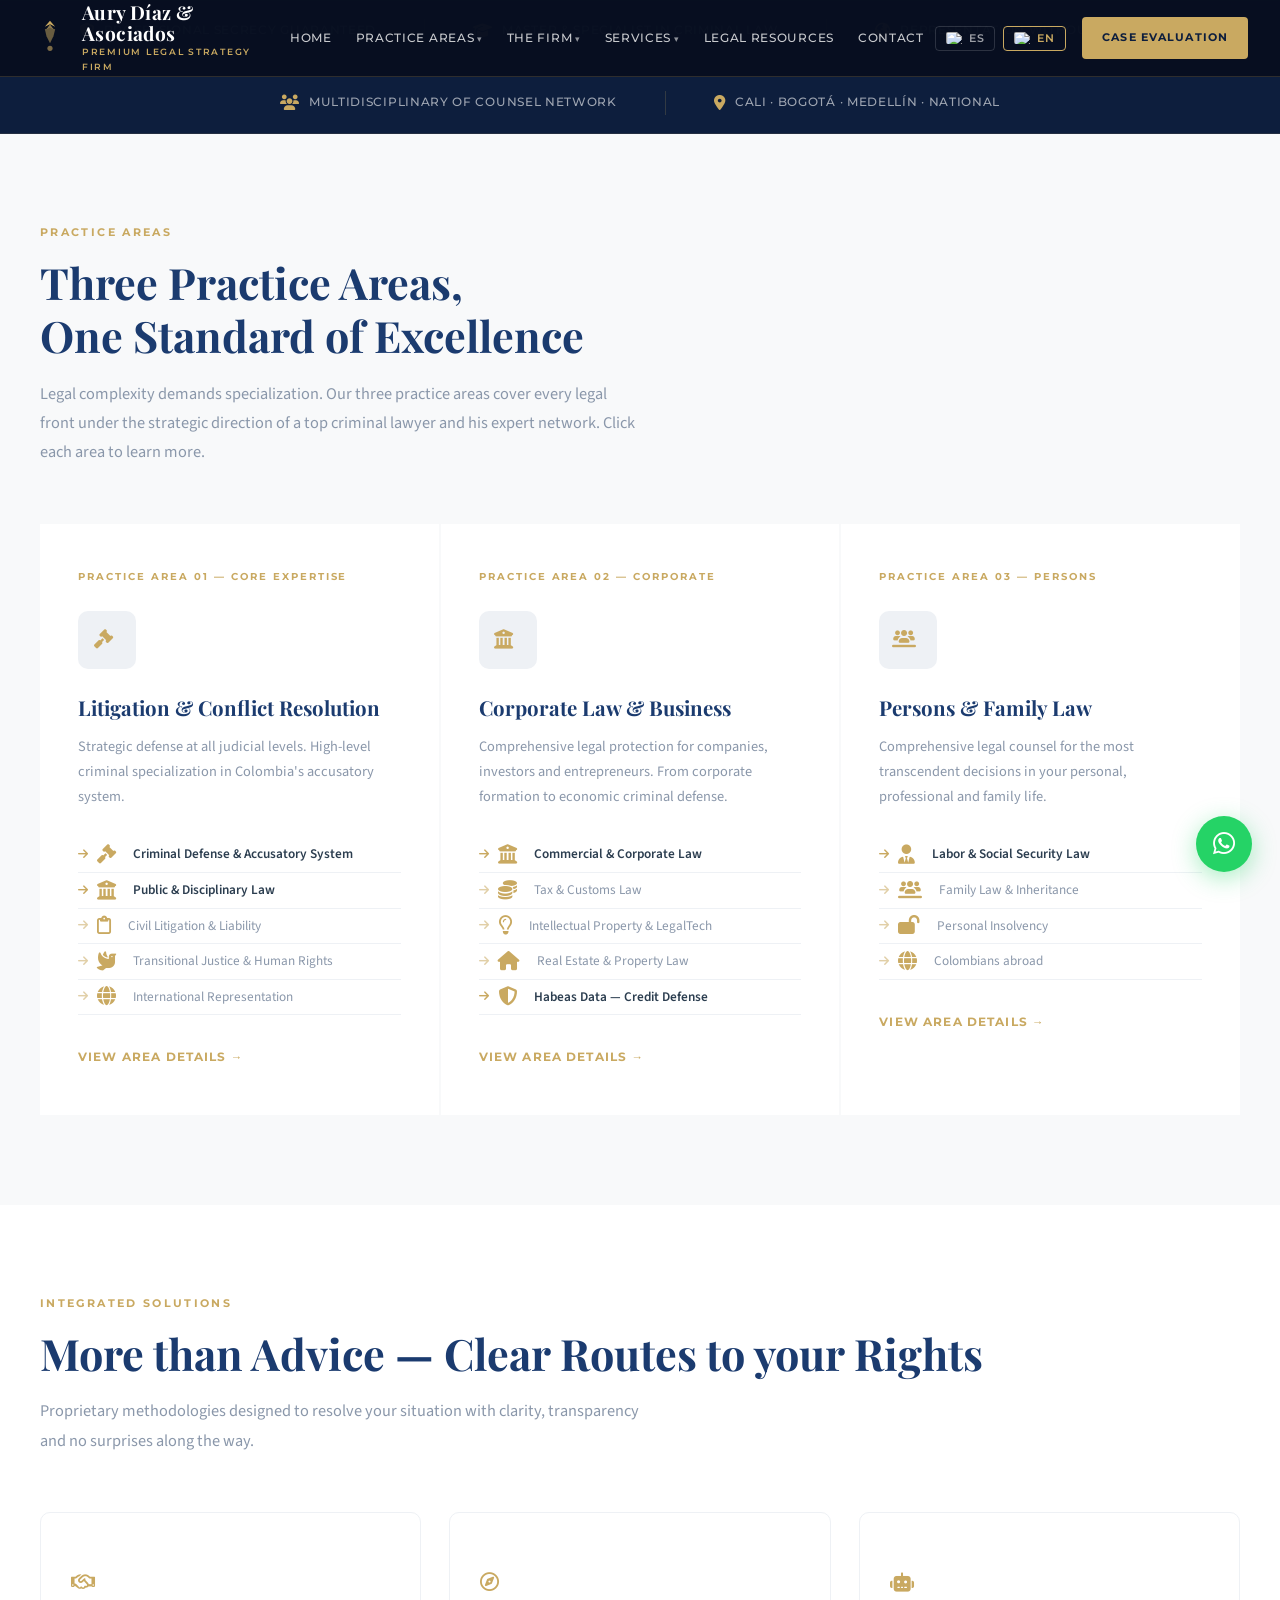
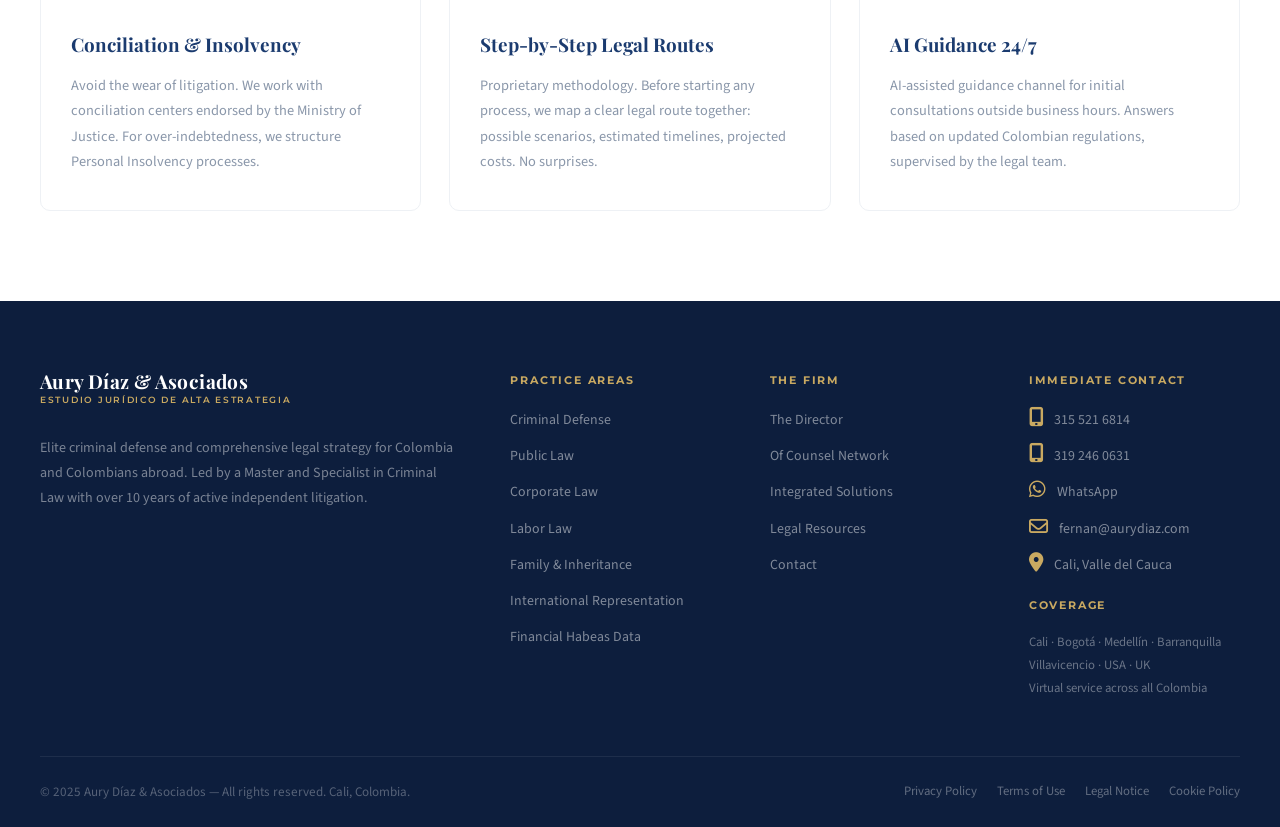
==== commit 1bae4150: "fix: Restore original HTML structure and exact data dictionaries - Reverted to the monolithic source" ====
--- a/areas.html
+++ b/areas.html
@@ -1,18 +1,20 @@
 <!DOCTYPE html>
-
-<html id="html-root" lang="es">
+<html lang="es" id="html-root" class="">
 <head>
 <meta charset="utf-8"/>
 <meta content="width=device-width, initial-scale=1.0, maximum-scale=5.0, user-scalable=yes" name="viewport"/>
-<title>Aury Díaz &amp; Asociados | Áreas de Práctica</title>
+<title>Aury Díaz &amp; Asociados | Estudio Jurídico de Alta Estrategia | Cali, Colombia</title>
 <meta content="Defensa penal de élite y estrategia jurídica integral. Representación internacional para colombianos en el exterior, habeas data financiero y red Of Counsel multidisciplinaria. Liderado por Aury Fernán Díaz Alarcón — Magíster en Derecho, Especialista en Derecho Penal." name="description"/>
 <meta content="abogado penal Cali, defensa penal Colombia, habeas data financiero, representación legal extranjeros, abogado sistema acusatorio, Aury Diaz abogado" name="keywords"/>
 <meta content="#1B3B6F" name="theme-color"/>
 <meta content="Aury Díaz &amp; Asociados | Estudio Jurídico de Alta Estrategia" property="og:title"/>
 <meta content="Defensa penal de élite. Representación internacional. Habeas data financiero. Cali, Colombia." property="og:description"/>
 <meta content="website" property="og:type"/>
-<link href="https://cdnjs.cloudflare.com/ajax/libs/font-awesome/6.5.1/css/all.min.css" rel="stylesheet"/>
-<link href="css/style.css" rel="stylesheet"/>
+<link href="https://fonts.googleapis.com" rel="preconnect"/>
+<link href="https://fonts.googleapis.com/css2?family=Playfair+Display:ital,wght@0,400;0,600;0,700;0,900;1,400&amp;family=Montserrat:wght@300;400;500;600;700&amp;family=Source+Sans+3:wght@300;400;600&amp;display=swap" rel="stylesheet"/>
+<link href="https://cdnjs.cloudflare.com/ajax/libs/font-awesome/6.4.0/css/all.min.css" rel="stylesheet"/>
+
+<link href="https://cdnjs.cloudflare.com/ajax/libs/font-awesome/6.5.1/css/all.min.css" rel="stylesheet"/><link href="css/style.css" rel="stylesheet"/>
   <script>
     (function(){
       const saved = localStorage.getItem('preferredLang');
@@ -24,6 +26,7 @@
   </script>
 </head>
 <body id="body-root">
+
 <!-- ═══════════════════════════════════ HEADER ═══════════════════════════════════ -->
 <header id="main-header" class="solid-header">
 <nav>
@@ -86,7 +89,7 @@
 <div class="dropdown">
 <a data-lang="es" href="director.html#director">El Director</a><a data-lang="en" href="director.html#director">The Director</a>
 <a data-lang="es" href="director.html#director">Red Of Counsel</a><a data-lang="en" href="director.html#director">Of Counsel Network</a>
-<a data-lang="es" href="director.html#soluciones">Soluciones Integrales</a><a data-lang="en" href="director.html#soluciones">Integrated Solutions</a>
+<a data-lang="es" href="areas.html#soluciones">Soluciones Integrales</a><a data-lang="en" href="areas.html#soluciones">Integrated Solutions</a>
 </div>
 </li>
 <li>
@@ -95,8 +98,8 @@
 <div class="dropdown">
 <a data-lang="es" href="index.html#servicios-estrategicos"><i class="fa-solid fa-globe icon-gold"></i> Representación Internacional</a><a data-lang="en" href="index.html#servicios-estrategicos"><i class="fa-solid fa-globe icon-gold"></i> International Representation</a>
 <a data-lang="es" href="index.html#servicios-estrategicos"><i class="fa-solid fa-shield-halved icon-gold"></i> Habeas Data Financiero</a><a data-lang="en" href="index.html#servicios-estrategicos"><i class="fa-solid fa-shield-halved icon-gold"></i> Financial Data Defense</a>
-<a data-lang="es" href="director.html#soluciones">Conciliación e Insolvencia</a><a data-lang="en" href="director.html#soluciones">Conciliation &amp; Insolvency</a>
-<a data-lang="es" href="director.html#soluciones">Rutas Legales</a><a data-lang="en" href="director.html#soluciones">Legal Routes</a>
+<a data-lang="es" href="areas.html#soluciones">Conciliación e Insolvencia</a><a data-lang="en" href="areas.html#soluciones">Conciliation &amp; Insolvency</a>
+<a data-lang="es" href="areas.html#soluciones">Rutas Legales</a><a data-lang="en" href="areas.html#soluciones">Legal Routes</a>
 </div>
 </li>
 <li><a data-lang="es" href="index.html#recursos">Recursos Jurídicos</a><a data-lang="en" href="index.html#recursos">Legal Resources</a></li>
@@ -119,6 +122,7 @@
 </button>
 </nav>
 </header>
+
 <!-- MOBILE NAV -->
 <div class="mobile-nav" id="mobile-nav">
 <div class="mobile-section" data-lang="es">Navegación</div>
@@ -138,31 +142,29 @@
 <a data-lang="es" href="contacto.html#contacto" onclick="closeMobile()">Contacto</a>
 <a data-lang="en" href="contacto.html#contacto" onclick="closeMobile()">Contact</a>
 <div class="mobile-lang">
-<button class="lang-btn active" id="mob-btn-es" onclick="setLang('es');closeMobile()"><img alt="CO" src="https://flagcdn.com/co.svg"/> ES</button>
-<button class="lang-btn" id="mob-btn-en" onclick="setLang('en');closeMobile()"><img alt="US" src="https://flagcdn.com/us.svg"/> EN</button>
+<button class="lang-btn active" onclick="setLang('es');closeMobile()"><img alt="CO" src="https://flagcdn.com/co.svg"/> ES</button>
+<button class="lang-btn" onclick="setLang('en');closeMobile()"><img alt="US" src="https://flagcdn.com/us.svg"/> EN</button>
 </div>
 <a class="mobile-cta" data-lang="es" href="contacto.html#contacto" onclick="closeMobile()">Evaluación de su Caso →</a>
 <a class="mobile-cta" data-lang="en" href="contacto.html#contacto" onclick="closeMobile()">Case Evaluation →</a>
 </div>
-<!-- ═══════════════════════════════════ HERO ═══════════════════════════════════ -->
 
 <!-- TRUST BAR -->
-
-<!-- ═══════════════════════════════════ MACRO-ÁREAS ═══════════════════════════════════ -->
-
-<!-- ═══════════════════════════════════ DIRECTOR ═══════════════════════════════════ -->
-
-<!-- ═══════════════════════════════════ SOLUCIONES ═══════════════════════════════════ -->
-
-<!-- ═══════════════════════════════════ SERVICIOS ESTRATÉGICOS ═══════════════════════════════════ -->
-
-<!-- ═══════════════════════════════════ JERARQUÍA ═══════════════════════════════════ -->
-
-<!-- ═══════════════════════════════════ RECURSOS JURÍDICOS ═══════════════════════════════════ -->
-
-<!-- ═══════════════════════════════════ CONTACTO ═══════════════════════════════════ -->
-
-<!-- ═══════════════════════════════════ FOOTER ═══════════════════════════════════ -->
+<div class="trust-bar">
+<div class="trust-bar-inner">
+<div class="trust-item"><i class="fas fa-shield-alt"></i><span data-lang="es">Secreto Profesional Garantizado</span><span data-lang="en">Professional Secrecy Guaranteed</span></div>
+<div class="trust-sep"></div>
+<div class="trust-item"><i class="fas fa-graduation-cap"></i><span data-lang="es">Magíster &amp; Especialista en Derecho Penal</span><span data-lang="en">Master &amp; Specialist in Criminal Law</span></div>
+<div class="trust-sep"></div>
+<div class="trust-item"><i class="fas fa-globe-americas"></i><span data-lang="es">Representación sin desplazamiento</span><span data-lang="en">Representation without travel</span></div>
+<div class="trust-sep"></div>
+<div class="trust-item"><i class="fas fa-users"></i><span data-lang="es">Red Of Counsel Multidisciplinaria</span><span data-lang="en">Multidisciplinary Of Counsel Network</span></div>
+<div class="trust-sep"></div>
+<div class="trust-item"><i class="fas fa-map-marker-alt"></i><span data-lang="es">Cali · Bogotá · Medellín · Nacional</span><span data-lang="en">Cali · Bogotá · Medellín · National</span></div>
+</div>
+</div>
+
+<!-- ═══════════════════════════════════ MACRO-AREAS ═══════════════════════════════════ -->
 <section class="areas-section" id="areas">
 <div class="container">
 <span class="section-badge" data-lang="es">Áreas de Práctica</span>
@@ -244,7 +246,45 @@
 </div>
 </div>
 </div>
-</section><footer>
+</section>
+
+<!-- ═══════════════════════════════════ SOLUCIONES ═══════════════════════════════════ -->
+<section class="soluciones-section" id="soluciones">
+<div class="container">
+<span class="section-badge" data-lang="es">Soluciones Integrales</span>
+<span class="section-badge" data-lang="en">Integrated Solutions</span>
+<h2 class="section-title" data-lang="es">Más que Asesoría — Rutas Claras hacia sus Derechos</h2>
+<h2 class="section-title" data-lang="en">More than Advice — Clear Routes to your Rights</h2>
+<p class="section-sub" data-lang="es">Metodologías propias diseñadas para resolver su situación con claridad, transparencia y sin sorpresas en el camino.</p>
+<p class="section-sub" data-lang="en">Proprietary methodologies designed to resolve your situation with clarity, transparency and no surprises along the way.</p>
+<div class="sol-grid">
+<div class="sol-card reveal">
+<span class="sol-icon"><i class="fa-regular fa-handshake icon-gold"></i></span>
+<h3 class="sol-title" data-lang="es">Conciliación e Insolvencia</h3>
+<h3 class="sol-title" data-lang="en">Conciliation &amp; Insolvency</h3>
+<p class="sol-desc" data-lang="es">Evite el desgaste de un litigio. Trabajamos con centros de conciliación avalados por el Ministerio de Justicia. Para sobreendeudamiento, estructuramos procesos de Insolvencia de Persona Natural No Comerciante (Arts. 531-576 CGP).</p>
+<p class="sol-desc" data-lang="en">Avoid the wear of litigation. We work with conciliation centers endorsed by the Ministry of Justice. For over-indebtedness, we structure Personal Insolvency processes.</p>
+</div>
+<div class="sol-card reveal">
+<span class="sol-icon"><i class="fa-regular fa-compass icon-gold"></i></span>
+<h3 class="sol-title" data-lang="es">Rutas Legales Paso a Paso</h3>
+<h3 class="sol-title" data-lang="en">Step-by-Step Legal Routes</h3>
+<p class="sol-desc" data-lang="es">Metodología propia. Antes de iniciar cualquier proceso, trazamos con usted una ruta jurídica clara: escenarios posibles, tiempos estimados, costos proyectados. Sin sorpresas.</p>
+<p class="sol-desc" data-lang="en">Proprietary methodology. Before starting any process, we map a clear legal route together: possible scenarios, estimated timelines, projected costs. No surprises.</p>
+</div>
+<div class="sol-card reveal">
+<span class="sol-icon"><i class="fa-solid fa-robot icon-gold"></i></span>
+<h3 class="sol-title" data-lang="es">Orientación IA 24/7</h3>
+<h3 class="sol-title" data-lang="en">AI Guidance 24/7</h3>
+<p class="sol-desc" data-lang="es">Canal de orientación asistida por inteligencia artificial para consultas iniciales fuera de horario. Respuestas basadas en normatividad colombiana actualizada, supervisadas por el equipo jurídico.</p>
+<p class="sol-desc" data-lang="en">AI-assisted guidance channel for initial consultations outside business hours. Answers based on updated Colombian regulations, supervised by the legal team.</p>
+</div>
+</div>
+</div>
+</section>
+
+<!-- ═══════════════════════════════════ FOOTER ═══════════════════════════════════ -->
+<footer>
 <div class="container">
 <div class="footer-grid">
 <div class="footer-brand">
@@ -273,7 +313,7 @@
 <ul>
 <li><a data-lang="es" href="director.html#director">El Director</a><a data-lang="en" href="director.html#director">The Director</a></li>
 <li><a data-lang="es" href="director.html#director">Red Of Counsel</a><a data-lang="en" href="director.html#director">Of Counsel Network</a></li>
-<li><a data-lang="es" href="director.html#soluciones">Soluciones Integrales</a><a data-lang="en" href="director.html#soluciones">Integrated Solutions</a></li>
+<li><a data-lang="es" href="areas.html#soluciones">Soluciones Integrales</a><a data-lang="en" href="areas.html#soluciones">Integrated Solutions</a></li>
 <li><a data-lang="es" href="index.html#recursos">Recursos Jurídicos</a><a data-lang="en" href="index.html#recursos">Legal Resources</a></li>
 <li><a data-lang="es" href="contacto.html#contacto">Contacto</a><a data-lang="en" href="contacto.html#contacto">Contact</a></li>
 </ul>
@@ -284,7 +324,7 @@
 <ul>
 <li><a href="tel:+573155216814"><i class="fa-solid fa-mobile-screen-button icon-gold"></i> 315 521 6814</a></li>
 <li><a href="tel:+573192460631"><i class="fa-solid fa-mobile-screen-button icon-gold"></i> 319 246 0631</a></li>
-<li><a href="https://wa.me/573155216814" target="_blank"><i class="fa-regular fa-comment-dots icon-gold"></i>  WhatsApp</a></li>
+<li><a href="https://wa.me/573155216814" target="_blank"><i class="fa-brands fa-whatsapp icon-gold"></i>  WhatsApp</a></li>
 <li><a href="mailto:fernan@aurydiaz.com"><i class="fa-regular fa-envelope icon-gold"></i> fernan@aurydiaz.com</a></li>
 <li><a href="contacto.html#contacto"><i class="fa-solid fa-location-dot icon-gold"></i> Cali, Valle del Cauca</a></li>
 </ul>
@@ -307,8 +347,10 @@
 </div>
 </div>
 </footer>
+
 <!-- WHATSAPP FLOAT -->
 <a class="whatsapp-float" href="https://wa.me/573155216814?text=Hola,%20deseo%20una%20consulta%20jurídica%20confidencial" target="_blank" title="WhatsApp Directo"><i class="fa-brands fa-whatsapp"></i></a>
+
 <!-- ═══════════════════════════════════ MODALS — MACRO ÁREAS ═══════════════════════════════════ -->
 <div class="modal-overlay" id="modal-overlay" onclick="closeModalIf(event)">
 <div class="modal-box" id="modal-box">
@@ -316,6 +358,7 @@
 <div id="modal-content"></div>
 </div>
 </div>
+
 <!-- ═══════════════════════════════════ POLICIES MODAL ═══════════════════════════════════ -->
 <div class="policies-modal" id="policies-modal" onclick="closePoliciesIf(event)">
 <div class="policies-box" id="policies-box">
@@ -323,5 +366,266 @@
 <div id="policies-content"></div>
 </div>
 </div>
-<script src="js/main.js"></script></body>
-</html>+
+<script>
+/* ═══════════════════ LANGUAGE ═══════════════════ */
+function setLang(lang) {
+  const body = document.getElementById('body-root');
+  body.classList.remove('lang-es','lang-en');
+  body.classList.add('lang-' + lang);
+  document.getElementById('btn-es').classList.toggle('active', lang === 'es');
+  document.getElementById('btn-en').classList.toggle('active', lang === 'en');
+  document.getElementById('html-root').lang = lang;
+  localStorage.setItem('preferredLang', lang);
+}
+
+// Auto-detect language on load
+(function(){
+  const saved = localStorage.getItem('preferredLang');
+  if(saved) { setLang(saved); return; }
+  const browser = navigator.language || 'es';
+  if(browser.startsWith('en')) setLang('en');
+})();
+
+/* ═══════════════════ MOBILE NAV ═══════════════════ */
+function toggleMobile() {
+  const nav = document.getElementById('mobile-nav');
+  const ham = document.getElementById('hamburger');
+  nav.classList.toggle('open');
+  ham.classList.toggle('open');
+}
+function closeMobile() {
+  document.getElementById('mobile-nav').classList.remove('open');
+  document.getElementById('hamburger').classList.remove('open');
+}
+
+/* ═══════════════════ HEADER SCROLL ═══════════════════ */
+window.addEventListener('scroll', () => {
+  const h = document.querySelector('header');
+  if(!h.classList.contains('solid-header')) { h.style.background = window.scrollY > 60 ? 'rgba(4,8,16,0.99)' : 'rgba(8,15,32,0.97)'; }
+});
+
+/* ═══════════════════ TABS ═══════════════════ */
+function showTab(tabId, ev) {
+  document.querySelectorAll('.tab-content').forEach(t => t.classList.remove('active'));
+  document.querySelectorAll('.tab-btn').forEach(b => b.classList.remove('active'));
+  document.getElementById('tab-' + tabId).classList.add('active');
+  if(ev && ev.currentTarget) ev.currentTarget.classList.add('active');
+}
+
+/* ═══════════════════ SMOOTH SCROLL ═══════════════════ */
+document.querySelectorAll('a[href^="#"]').forEach(a => {
+  a.addEventListener('click', e => {
+    const href = a.getAttribute('href');
+    if(href === '#') return;
+    const target = document.querySelector(href);
+    if(target) { e.preventDefault(); target.scrollIntoView({behavior:'smooth',block:'start'}); }
+  });
+});
+
+/* ═══════════════════ SCROLL REVEAL ═══════════════════ */
+const revealObserver = new IntersectionObserver(entries => {
+  entries.forEach(e => { if(e.isIntersecting) e.target.classList.add('visible'); });
+}, {threshold: 0.08});
+document.querySelectorAll('.reveal, .area-card, .sol-card, .service-feature, .credential-item, .recurso-card, .nivel').forEach(el => {
+  el.classList.add('reveal');
+  revealObserver.observe(el);
+});
+
+/* ═══════════════════ MODAL DATA ═══════════════════ */
+const modalData = {
+  macro1: {
+    badge_es: 'Macro-Área 01 — El Eje Central',
+    badge_en: 'Practice Area 01 — Core Expertise',
+    title_es: 'Litigios y Resolución de Conflictos',
+    title_en: 'Litigation & Conflict Resolution',
+    desc_es: 'Defensa estratégica en todas las instancias judiciales colombianas. Liderada directamente por Aury Fernán Díaz Alarcón, esta macro-área es el núcleo de la firma. Especialización penalista de alto nivel, respaldada por más de 10 años de litigio activo en el sistema acusatorio colombiano.',
+    desc_en: 'Strategic defense at all levels of Colombian courts. Led directly by Aury Fernán Díaz Alarcón, this is the firm\'s core practice area. Top-level criminal specialization backed by 10+ years of active litigation in the Colombian accusatory system.',
+    items_es: ['<i class="fa-solid fa-gavel icon-gold"></i> Defensa Penal y Sistema Acusatorio — Ley 906/2004','Defensa técnica desde indagación hasta juicio oral','Preacuerdos y negociaciones — Arts. 348-354 CPP','Principio de oportunidad — Art. 324 CPP','Habeas corpus — Ley 1095/2006','Medidas de aseguramiento y sustitución','Delitos económicos: peculado, cohecho, fraude procesal','<i class="fa-solid fa-building-columns icon-gold"></i> Derecho Público y Disciplinario','Defensa ante la Procuraduría — Ley 1952/2019','Responsabilidad del Estado — CPACA Ley 1437/2011','Nulidades de actos administrativos','<i class="fa-regular fa-clipboard icon-gold"></i> Litigio Civil — CGP Ley 1564/2012','<i class="fa-solid fa-dove icon-gold"></i> Justicia Transicional — JEP Ley 1957/2019','<i class="fa-solid fa-globe icon-gold"></i> Representación sin desplazamiento para no residentes'],
+    items_en: ['<i class="fa-solid fa-gavel icon-gold"></i> Criminal Defense & Accusatory System — Law 906/2004','Technical defense from investigation to oral trial','Pre-agreements and negotiations — Arts. 348-354 CPP','Opportunity principle — Art. 324 CPP','Habeas corpus — Law 1095/2006','Precautionary measures and substitution','Economic crimes: embezzlement, bribery, procedural fraud','<i class="fa-solid fa-building-columns icon-gold"></i> Public & Disciplinary Law','Defense before the Procuraduría — Law 1952/2019','State Liability — CPACA Law 1437/2011','Administrative nullities','<i class="fa-regular fa-clipboard icon-gold"></i> Civil Litigation — CGP Law 1564/2012','<i class="fa-solid fa-dove icon-gold"></i> Transitional Justice — JEP Law 1957/2019','<i class="fa-solid fa-globe icon-gold"></i> Representation without travel for non-residents'],
+    norm_es: 'Normatividad principal: Constitución Política 1991 · Ley 906 de 2004 (CPP) · Ley 599 de 2000 (CP) · Ley 1952 de 2019 (Disciplinario) · Ley 1437 de 2011 (CPACA) · Ley 1564 de 2012 (CGP) · Ley 1448 de 2011 (Víctimas)',
+    norm_en: 'Key regulations: 1991 Political Constitution · Law 906 of 2004 (CPP) · Law 599 of 2000 (CP) · Law 1952 of 2019 (Disciplinary) · Law 1437 of 2011 (CPACA) · Law 1564 of 2012 (CGP) · Law 1448 of 2011 (Victims)'
+  },
+  macro2: {
+    badge_es: 'Macro-Área 02 — Corporativo y Negocios',
+    badge_en: 'Practice Area 02 — Corporate & Business',
+    title_es: 'Derecho Corporativo y Negocios',
+    title_en: 'Corporate Law & Business',
+    desc_es: 'Protección jurídica integral para empresas, inversionistas y emprendedores en Colombia. Desde la constitución societaria hasta la defensa penal económica. Incluye la especialidad de Habeas Data Financiero para defensa de historial crediticio ante Datacrédito y TransUnion.',
+    desc_en: 'Comprehensive legal protection for companies, investors and entrepreneurs in Colombia. From corporate formation to economic criminal defense. Includes the specialty of Financial Habeas Data for credit history defense before Datacrédito and TransUnion.',
+    items_es: ['<i class="fa-solid fa-building-columns icon-gold"></i> Constitución de SAS, S.A., Ltda. — Ley 1258/2008','Código de Comercio — Decreto 410/1971','Fusiones, escisiones y adquisiciones','Insolvencia empresarial — Ley 1116/2006','<i class="fa-solid fa-coins icon-gold"></i> Estatuto Tributario — Decreto 624/1989','Reforma tributaria — Ley 2277/2022','Defensa ante DIAN: sanciones y recursos','Régimen simple y facturación electrónica','<i class="fa-regular fa-lightbulb icon-gold"></i> Registro de marcas y patentes — Decisión 486 CAN','Derechos de autor — Ley 23/1982','<i class="fa-solid fa-house icon-gold"></i> Propiedad Horizontal — Ley 675/2001','<i class="fa-solid fa-shield-halved icon-gold"></i> Habeas Data Financiero — Ley 1581/2012 · Ley 1266/2008'],
+    items_en: ['<i class="fa-solid fa-building-columns icon-gold"></i> Formation of SAS, S.A., Ltd. — Law 1258/2008','Commercial Code — Decree 410/1971','Mergers, spin-offs and acquisitions','Business insolvency — Law 1116/2006','<i class="fa-solid fa-coins icon-gold"></i> Tax Statute — Decree 624/1989','Tax reform — Law 2277/2022','Defense before DIAN: sanctions and appeals','Simple regime and electronic invoicing','<i class="fa-regular fa-lightbulb icon-gold"></i> Trademark and patent registration — CAN Decision 486','Copyright — Law 23/1982','<i class="fa-solid fa-house icon-gold"></i> Horizontal Property — Law 675/2001','<i class="fa-solid fa-shield-halved icon-gold"></i> Financial Habeas Data — Law 1581/2012 · Law 1266/2008'],
+    norm_es: 'Normatividad principal: Código de Comercio · Ley 1258/2008 (SAS) · Estatuto Tributario · Ley 1581/2012 (Habeas Data) · Ley 1266/2008 (Habeas Data Financiero) · Decisión 486 CAN (Prop. Industrial) · Ley 675/2001 (PH)',
+    norm_en: 'Key regulations: Commercial Code · Law 1258/2008 (SAS) · Tax Statute · Law 1581/2012 (Habeas Data) · Law 1266/2008 (Financial Habeas Data) · CAN Decision 486 (Industrial Property) · Law 675/2001 (HP)'
+  },
+  macro3: {
+    badge_es: 'Macro-Área 03 — Personas y Familias',
+    badge_en: 'Practice Area 03 — Persons & Families',
+    title_es: 'Derecho de las Personas y Familias',
+    title_en: 'Persons & Family Law',
+    desc_es: 'Acompañamiento jurídico integral en las decisiones más trascendentes de su vida personal, laboral y familiar. También incluye representación legal para colombianos en el exterior y servicios de insolvencia personal.',
+    desc_en: 'Comprehensive legal counsel for the most transcendent decisions in your personal, professional and family life. Also includes legal representation for Colombians abroad and personal insolvency services.',
+    items_es: ['<i class="fa-solid fa-user-tie icon-gold"></i> CST — Decreto 2663/1950: contratos laborales','Despido con y sin justa causa, liquidaciones','Acoso laboral — Ley 1010/2006','Fuero sindical, de maternidad, estabilidad reforzada','Pensiones, ARL, EPS y seguridad social','<i class="fa-solid fa-users-line icon-gold"></i> Custodia, alimentos, divorcio, adopción','Unión marital de hecho — Ley 54/1990','Violencia intrafamiliar — Ley 294/1996','Sucesiones: intestada y testamentaria','<i class="fa-solid fa-lock-open icon-gold"></i> Insolvencia personal — Arts. 531-576 CGP','Negociación de deudas y liquidación patrimonial','<i class="fa-solid fa-globe icon-gold"></i> Colombianos en USA, UK u otros países'],
+    items_en: ['<i class="fa-solid fa-user-tie icon-gold"></i> CST — Decree 2663/1950: employment contracts','Termination with and without cause, severance','Workplace harassment — Law 1010/2006','Union, maternity and reinforced employment protections','Pensions, ARL, EPS and social security','<i class="fa-solid fa-users-line icon-gold"></i> Custody, alimony, divorce, adoption','Common-law union — Law 54/1990','Domestic violence — Law 294/1996','Estates: intestate and testamentary','<i class="fa-solid fa-lock-open icon-gold"></i> Personal insolvency — Arts. 531-576 CGP','Debt negotiation and asset liquidation','<i class="fa-solid fa-globe icon-gold"></i> Colombians in USA, UK or other countries'],
+    norm_es: 'Normatividad principal: CST Decreto 2663/1950 · Código Civil · Ley 100/1993 (SS) · Ley 1098/2006 (Infancia) · Ley 1257/2008 (Género) · CGP Arts. 531-576 (Insolvencia) · Ley 1997/2019 (Migración)',
+    norm_en: 'Key regulations: CST Decree 2663/1950 · Civil Code · Law 100/1993 (SS) · Law 1098/2006 (Childhood) · Law 1257/2008 (Gender) · CGP Arts. 531-576 (Insolvency) · Law 1997/2019 (Migration)'
+  }
+};
+
+function openModal(id) {
+  const data = modalData[id];
+  if(!data) { document.getElementById('modal-overlay').classList.add('open'); document.getElementById('modal-content').innerHTML = '<p style="color:white">Contenido próximamente.</p>'; return; }
+  const lang = document.body.classList.contains('lang-en') ? 'en' : 'es';
+  const items = (lang === 'en' ? data.items_en : data.items_es).map((i,idx) => {
+    const featured = idx < 2;
+    return `<li class="${featured?'featured':''}">${i}</li>`;
+  }).join('');
+  document.getElementById('modal-content').innerHTML = `
+    <div class="modal-badge">${data['badge_'+lang]}</div>
+    <div class="modal-title">${data['title_'+lang]}</div>
+    <div class="modal-desc">${data['desc_'+lang]}</div>
+    <ul class="modal-list">${items}</ul>
+    <div class="modal-norm"><h5>${lang==='es'?'Marco Normativo':'Legal Framework'}</h5><p>${data['norm_'+lang]}</p></div>
+    <a href="contacto.html#contacto" class="modal-cta" onclick="closeModal()">${lang==='es'?'Consultar este Caso →':'Consult this Case →'}</a>
+  `;
+  document.getElementById('modal-overlay').classList.add('open');
+  document.body.style.overflow = 'hidden';
+}
+
+function closeModal() {
+  document.getElementById('modal-overlay').classList.remove('open');
+  document.body.style.overflow = '';
+}
+function closeModalIf(e) { if(e.target === document.getElementById('modal-overlay')) closeModal(); }
+
+/* ═══════════════════ POLICIES ═══════════════════ */
+const policyContent = {
+  privacidad: {
+    title: 'Política de Privacidad y Tratamiento de Datos Personales',
+    date: 'Última actualización: Enero 2025',
+    content: `
+      <h3>1. Responsable del Tratamiento</h3>
+      <p>Aury Díaz & Asociados, liderado por Aury Fernán Díaz Alarcón, con domicilio en la ciudad de Santiago de Cali, Valle del Cauca, Colombia. Correo: fernan@aurydiaz.com</p>
+      <h3>2. Fundamento Legal</h3>
+      <p>Esta política se rige por la <strong>Ley 1581 de 2012</strong> de Protección de Datos Personales, el <strong>Decreto 1377 de 2013</strong> y demás normas concordantes. Para clientes internacionales, también se consideran los principios del <strong>GDPR</strong> (Reglamento Europeo) y las regulaciones aplicables en EE.UU.</p>
+      <h3>3. Datos que Recopilamos</h3>
+      <p>Recopilamos únicamente los datos necesarios para prestar el servicio jurídico: nombre, teléfono, correo electrónico, país de residencia y descripción del asunto jurídico. No recopilamos datos sensibles sin consentimiento expreso.</p>
+      <h3>4. Finalidad del Tratamiento</h3>
+      <ul><li>Prestación de servicios jurídicos contratados</li><li>Comunicación sobre el estado de los asuntos</li><li>Envío de información jurídica relevante (con opción de cancelación)</li><li>Cumplimiento de obligaciones legales profesionales</li></ul>
+      <h3>5. Secreto Profesional</h3>
+      <p>Toda la información proporcionada está protegida por el <strong>secreto profesional del abogado</strong>, conforme al artículo 28 del Código Disciplinario del Abogado. Esta protección es absoluta e inviolable.</p>
+      <h3>6. Derechos del Titular</h3>
+      <p>Usted tiene derecho a: conocer, actualizar, rectificar, suprimir sus datos y revocar la autorización. Puede ejercerlos escribiendo a fernan@aurydiaz.com.</p>
+      <h3>7. Habeas Data</h3>
+      <p>Para solicitar la baja o modificación de sus datos, envíe comunicación escrita a fernan@aurydiaz.com. Responderemos en un plazo máximo de 15 días hábiles conforme a la Ley 1581 de 2012.</p>
+    `
+  },
+  terminos: {
+    title: 'Términos de Uso del Sitio Web',
+    date: 'Última actualización: Enero 2025',
+    content: `
+      <h3>1. Naturaleza del Contenido</h3>
+      <p>El contenido de este sitio web tiene carácter <strong>informativo y educativo</strong>. No constituye asesoría jurídica. Cada caso tiene sus propias particularidades y requiere análisis profesional individualizado.</p>
+      <h3>2. Relación Abogado-Cliente</h3>
+      <p>La relación profesional abogado-cliente solo se establece mediante contrato de prestación de servicios jurídicos debidamente suscrito. El formulario de contacto no crea dicha relación.</p>
+      <h3>3. Propiedad Intelectual</h3>
+      <p>Todos los contenidos del sitio (textos, diseño, marca Aury Díaz & Asociados) son propiedad exclusiva de Aury Fernán Díaz Alarcón. Queda prohibida su reproducción sin autorización expresa.</p>
+      <h3>4. Limitación de Responsabilidad</h3>
+      <p>Aury Díaz & Asociados no se responsabiliza por decisiones tomadas con base en el contenido informativo del sitio sin haber obtenido asesoría jurídica formal y personalizada.</p>
+      <h3>5. Ley Aplicable</h3>
+      <p>Este sitio se rige por las leyes de la República de Colombia. Para asuntos con elementos internacionales, se aplicarán los tratados y convenios internacionales vigentes.</p>
+    `
+  },
+  aviso: {
+    title: 'Aviso Legal',
+    date: 'Enero 2025',
+    content: `
+      <h3>Identificación del Titular</h3>
+      <p><strong>Razón Social:</strong> Aury Díaz & Asociados<br><strong>Propietario:</strong> Aury Fernán Díaz Alarcón<br><strong>Tarjeta Profesional:</strong> Abogado inscrito ante el Consejo Superior de la Judicatura<br><strong>Domicilio:</strong> Santiago de Cali, Valle del Cauca, Colombia<br><strong>Contacto:</strong> fernan@aurydiaz.com</p>
+      <h3>Ejercicio Profesional</h3>
+      <p>El Dr. Aury Fernán Díaz Alarcón ejerce la abogacía de manera independiente, regulado por la <strong>Ley 1123 de 2007</strong> (Código Disciplinario del Abogado) y sometido a la ética y deontología profesional.</p>
+      <h3>Conflicto de Intereses</h3>
+      <p>Aury Díaz & Asociados no ha estado ni está vinculado a ninguna entidad pública o privada que pueda generar conflictos de interés. Toda representación se realiza con plena independencia.</p>
+      <h3>Confidencialidad</h3>
+      <p>El secreto profesional es un deber irrenunciable del abogado. Toda información recibida de clientes o potenciales clientes es estrictamente confidencial.</p>
+    `
+  },
+  cookies: {
+    title: 'Política de Cookies',
+    date: 'Enero 2025',
+    content: `
+      <h3>¿Qué son las Cookies?</h3>
+      <p>Las cookies son pequeños archivos de texto que se almacenan en su dispositivo cuando visita nuestro sitio web. Nos permiten mejorar su experiencia de navegación.</p>
+      <h3>Cookies que Utilizamos</h3>
+      <ul>
+        <li><strong>Cookies técnicas (esenciales):</strong> Necesarias para el funcionamiento básico del sitio. No requieren consentimiento.</li>
+        <li><strong>Cookie de idioma:</strong> Almacena su preferencia de idioma (español/inglés). Se guarda en localStorage.</li>
+        <li><strong>Cookies de análisis:</strong> Si se activan, nos ayudan a entender cómo se usa el sitio (Google Analytics). Requieren su consentimiento.</li>
+      </ul>
+      <h3>Base Legal</h3>
+      <p>La gestión de cookies se realiza conforme a la <strong>Ley 1581 de 2012</strong> y los estándares internacionales aplicables.</p>
+      <h3>Gestión de Cookies</h3>
+      <p>Puede configurar su navegador para bloquear o eliminar cookies. Esto puede afectar la funcionalidad del sitio. Para más información sobre gestión de cookies, visite la ayuda de su navegador.</p>
+      <h3>Contacto</h3>
+      <p>Para consultas sobre cookies: fernan@aurydiaz.com</p>
+    `
+  }
+};
+
+function openPolicy(id) {
+  const data = policyContent[id];
+  if(!data) return;
+  document.getElementById('policies-content').innerHTML = `
+    <h2>${data.title}</h2>
+    <p class="policy-date">${data.date}</p>
+    ${data.content}
+  `;
+  document.getElementById('policies-modal').classList.add('open');
+  document.body.style.overflow = 'hidden';
+}
+function closePolicies() {
+  document.getElementById('policies-modal').classList.remove('open');
+  document.body.style.overflow = '';
+}
+function closePoliciesIf(e) { if(e.target === document.getElementById('policies-modal')) closePolicies(); }
+
+/* ═══════════════════ FORM SUBMIT ═══════════════════ */
+function submitForm() {
+  const nombre = document.getElementById('f-nombre').value.trim();
+  const email = document.getElementById('f-email').value.trim();
+  const area = document.getElementById('f-area').value;
+  const caso = document.getElementById('f-caso').value.trim();
+  const privacidad = document.getElementById('privacidad').checked;
+  const lang = document.body.classList.contains('lang-en') ? 'en' : 'es';
+
+  if(!nombre || !email || !area || !caso) {
+    alert(lang === 'es' ? 'Por favor complete todos los campos obligatorios (*)' : 'Please fill in all required fields (*)');
+    return;
+  }
+  if(!privacidad) {
+    alert(lang === 'es' ? 'Debe aceptar la Política de Privacidad para continuar.' : 'You must accept the Privacy Policy to continue.');
+    return;
+  }
+
+  // Build mailto link
+  const tel = document.getElementById('f-tel').value;
+  const pais = document.getElementById('f-pais').value;
+  const subject = encodeURIComponent(`Consulta Jurídica — ${area} — ${nombre}`);
+  const body = encodeURIComponent(`NUEVA CONSULTA JURÍDICA\n\nNombre: ${nombre}\nTeléfono: ${tel}\nEmail: ${email}\nPaís: ${pais}\nÁrea: ${area}\n\nDescripción del caso:\n${caso}\n\n---\nEnviado desde www.aurydiaz.com`);
+
+  // Open mailto
+  window.location.href = `mailto:auryfernandiaz@gmail.com?cc=fernan@aurydiaz.com&subject=${subject}&body=${body}`;
+
+  // Show success
+  document.getElementById('form-content').style.display = 'none';
+  document.getElementById('form-success').style.display = 'block';
+}
+
+/* ═══════════════════ KEYBOARD ESC ═══════════════════ */
+document.addEventListener('keydown', e => {
+  if(e.key === 'Escape') { closeModal(); closePolicies(); }
+});
+</script>
+<script src="js/main.js"></script>
+</body>
+</html>
--- a/css/style.css
+++ b/css/style.css
@@ -899,10 +899,10 @@
 
     /* ═══════════════════ DIRECTOR ═══════════════════ */
     .director-section { background: var(--navy-dark); padding: 90px 0; }
-    .director-grid { display: grid; grid-template-columns: 400px 1fr; gap: 70px; align-items: start; }
+    .director-grid { display: grid; grid-template-columns: 400px 1fr; gap: 70px; align-items: start; height: auto !important; max-height: none !important; overflow: visible !important; padding-bottom: 40px; }
     .director-photo {
-      position: relative; aspect-ratio: 3/4; background: linear-gradient(135deg, var(--navy) 0%, var(--carbon) 100%);
-      border-radius: 8px; overflow: hidden; display: -webkit-box; display: -webkit-flex; display: flex; -webkit-box-align: center; -webkit-align-items: center; align-items: center; -webkit-box-pack: center; -webkit-justify-content: center; justify-content: center;
+      position: relative; background: linear-gradient(135deg, var(--navy) 0%, var(--carbon) 100%);
+      border-radius: 8px; height: auto; padding-bottom: 40px; overflow: visible; display: -webkit-box; display: -webkit-flex; display: flex; -webkit-box-align: center; -webkit-align-items: center; align-items: center; -webkit-box-pack: center; -webkit-justify-content: center; justify-content: center;
     }
     .director-photo img { width: 100%; height: 100%; object-fit: cover; object-position: top center; }
     .director-photo-placeholder { display: -webkit-box; display: -webkit-flex; display: flex; -webkit-box-orient: vertical; -webkit-box-direction: normal; -webkit-flex-direction: column; flex-direction: column; -webkit-box-align: center; -webkit-align-items: center; align-items: center; -webkit-box-pack: center; -webkit-justify-content: center; justify-content: center; gap: 14px; color: rgba(255,255,255,0.25); padding: 40px; text-align: center; }
@@ -917,7 +917,7 @@
       background: var(--gold); padding: 9px 16px; border-radius: 3px;
     }
     .director-photo-tag span { font-family: 'Montserrat', sans-serif; font-size: 0.66rem; font-weight: 700; letter-spacing: 0.12em; color: var(--navy-dark); text-transform: uppercase; }
-    .director-content { color: var(--white); }
+    .director-content { color: var(--white); height: auto !important; max-height: none !important; overflow: visible !important; padding-bottom: 40px; }
     .director-name { font-family: 'Playfair Display', serif; font-size: 2.2rem; font-weight: 700; color: var(--white); margin-bottom: 6px; }
     .director-role { font-family: 'Montserrat', sans-serif; font-size: 0.75rem; font-weight: 500; color: var(--gold); letter-spacing: 0.15em; text-transform: uppercase; margin-bottom: 28px; }
     .director-bio { font-family: 'Source Sans 3', sans-serif; font-size: 0.98rem; color: rgba(255,255,255,0.7); line-height: 1.85; margin-bottom: 36px; }
@@ -1099,7 +1099,7 @@
       .hero-container { grid-template-columns: 1fr; padding-top: 120px; }
       .hero-photo-card { max-width: 420px; margin: 0 auto; }
       .director-grid { grid-template-columns: 1fr; max-width: 680px; margin: 0 auto; }
-      .director-photo { aspect-ratio: 4/3; max-height: 360px; }
+      .director-photo { height: auto; padding-bottom: 40px; overflow: visible; }
       .areas-grid { grid-template-columns: 1fr; }
       .service-cards { grid-template-columns: 1fr; }
       .footer-grid { grid-template-columns: 1fr 1fr; }
@@ -1157,3 +1157,9 @@
   from { opacity: 0; }
   to { opacity: 1; }
 }
+.director-grid, .director-content {
+  height: auto !important;
+  max-height: none !important;
+  overflow: visible !important;
+  padding-bottom: 40px;
+}
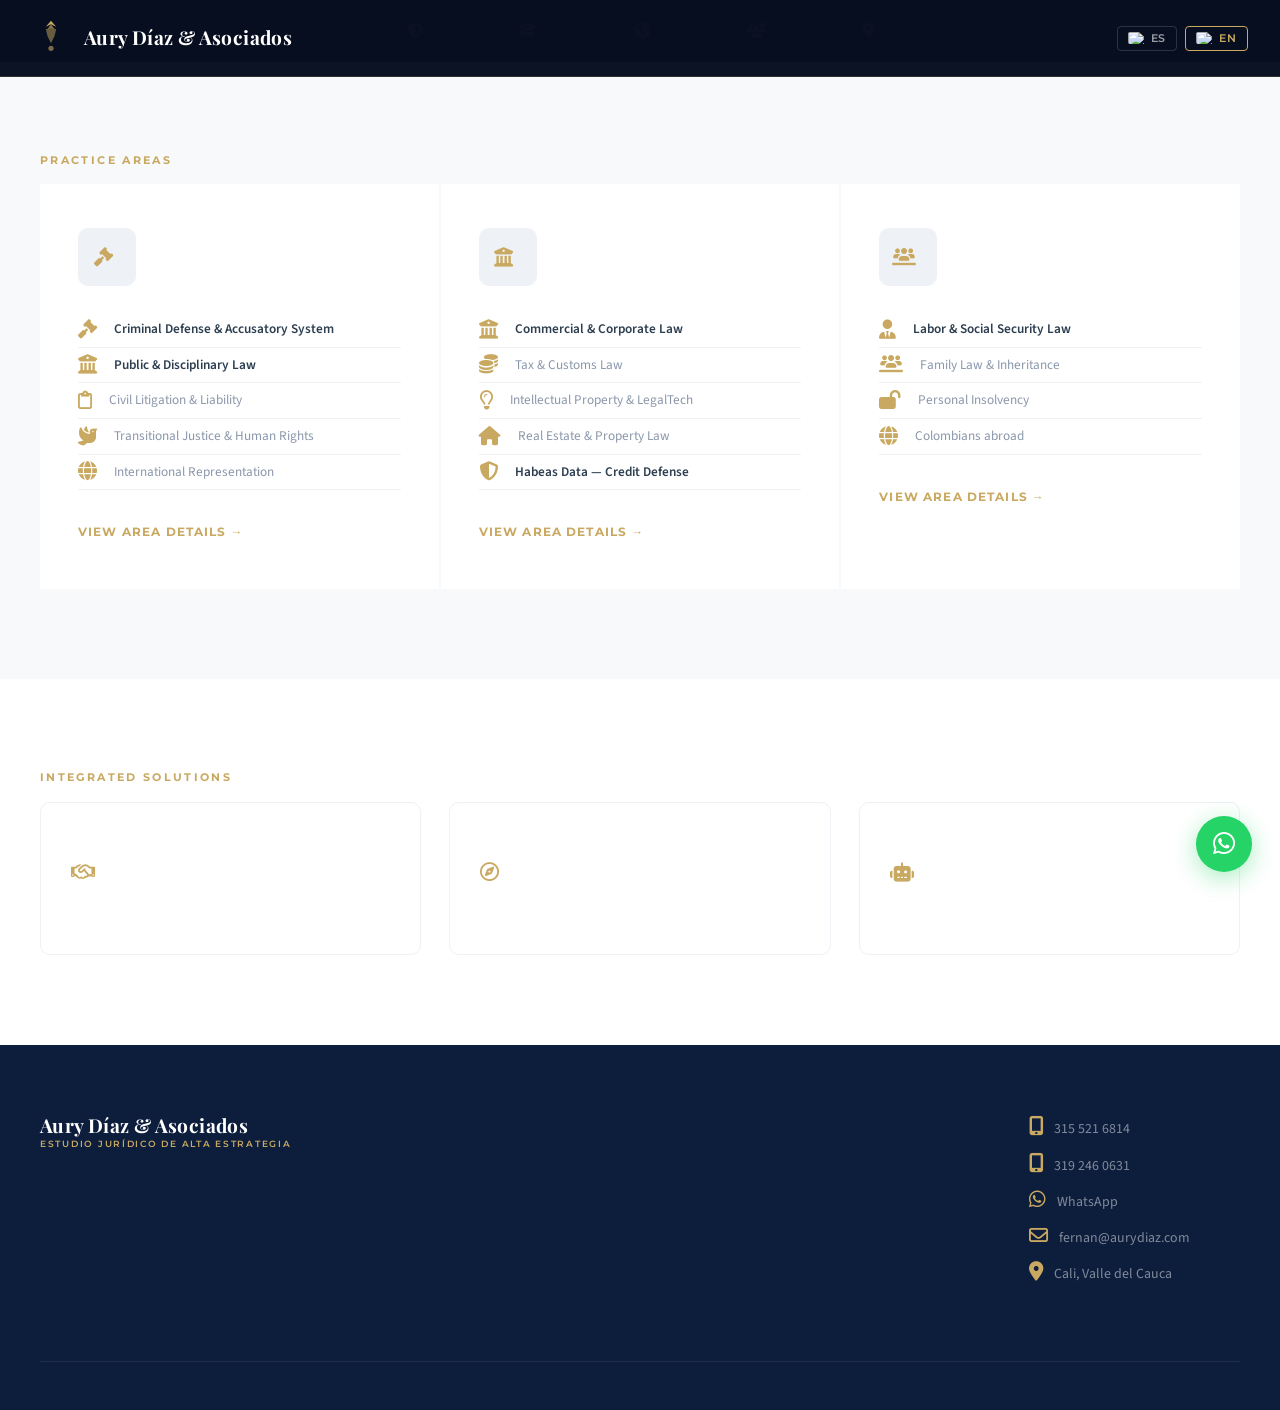
==== commit 2e95e3e2: "fix: Restore original HTML structure and exact data dictionaries - Reverted to the monolithic source" ====
--- a/areas.html
+++ b/areas.html
@@ -1,20 +1,22 @@
 <!DOCTYPE html>
 <html lang="es" id="html-root" class="">
 <head>
-<meta charset="utf-8"/>
-<meta content="width=device-width, initial-scale=1.0, maximum-scale=5.0, user-scalable=yes" name="viewport"/>
-<title>Aury Díaz &amp; Asociados | Estudio Jurídico de Alta Estrategia | Cali, Colombia</title>
-<meta content="Defensa penal de élite y estrategia jurídica integral. Representación internacional para colombianos en el exterior, habeas data financiero y red Of Counsel multidisciplinaria. Liderado por Aury Fernán Díaz Alarcón — Magíster en Derecho, Especialista en Derecho Penal." name="description"/>
-<meta content="abogado penal Cali, defensa penal Colombia, habeas data financiero, representación legal extranjeros, abogado sistema acusatorio, Aury Diaz abogado" name="keywords"/>
-<meta content="#1B3B6F" name="theme-color"/>
-<meta content="Aury Díaz &amp; Asociados | Estudio Jurídico de Alta Estrategia" property="og:title"/>
-<meta content="Defensa penal de élite. Representación internacional. Habeas data financiero. Cali, Colombia." property="og:description"/>
-<meta content="website" property="og:type"/>
-<link href="https://fonts.googleapis.com" rel="preconnect"/>
-<link href="https://fonts.googleapis.com/css2?family=Playfair+Display:ital,wght@0,400;0,600;0,700;0,900;1,400&amp;family=Montserrat:wght@300;400;500;600;700&amp;family=Source+Sans+3:wght@300;400;600&amp;display=swap" rel="stylesheet"/>
-<link href="https://cdnjs.cloudflare.com/ajax/libs/font-awesome/6.4.0/css/all.min.css" rel="stylesheet"/>
-
-<link href="https://cdnjs.cloudflare.com/ajax/libs/font-awesome/6.5.1/css/all.min.css" rel="stylesheet"/><link href="css/style.css" rel="stylesheet"/>
+  <meta charset="UTF-8">
+  <meta name="viewport" content="width=device-width, initial-scale=1.0, maximum-scale=5.0, user-scalable=yes">
+  <title>Aury Díaz & Asociados | Estudio Jurídico de Alta Estrategia | Cali, Colombia</title>
+  <meta name="description" content="Defensa penal de élite y estrategia jurídica integral. Representación internacional para colombianos en el exterior, habeas data financiero y red Of Counsel multidisciplinaria. Liderado por Aury Fernán Díaz Alarcón — Magíster en Derecho, Especialista en Derecho Penal.">
+  <meta name="keywords" content="abogado penal Cali, defensa penal Colombia, habeas data financiero, representación legal extranjeros, abogado sistema acusatorio, Aury Diaz abogado">
+  <meta name="theme-color" content="#1B3B6F">
+  <meta property="og:title" content="Aury Díaz & Asociados | Estudio Jurídico de Alta Estrategia">
+  <meta property="og:description" content="Defensa penal de élite. Representación internacional. Habeas data financiero. Cali, Colombia.">
+  <meta property="og:type" content="website">
+  <link rel="preconnect" href="https://fonts.googleapis.com">
+  <link href="https://fonts.googleapis.com/css2?family=Playfair+Display:ital,wght@0,400;0,600;0,700;0,900;1,400&family=Montserrat:wght@300;400;500;600;700&family=Source+Sans+3:wght@300;400;600&display=swap" rel="stylesheet">
+
+
+  <link rel="stylesheet" href="https://cdnjs.cloudflare.com/ajax/libs/font-awesome/6.5.1/css/all.min.css">
+  <link rel="stylesheet" href="css/style.css">
+
   <script>
     (function(){
       const saved = localStorage.getItem('preferredLang');
@@ -29,343 +31,356 @@
 
 <!-- ═══════════════════════════════════ HEADER ═══════════════════════════════════ -->
 <header id="main-header" class="solid-header">
-<nav>
-<a class="logo" href="index.html#inicio">
-<!-- SVG Logo (simplified representation of Aury Diaz logo mark) -->
-<svg class="logo-icon" fill="none" viewbox="0 0 40 44" xmlns="http://www.w3.org/2000/svg">
-<path d="M20 2 L26 9 L20 6 L14 9 Z" fill="#C9A961"></path>
-<path d="M20 6 L24 12 L20 10 L16 12 Z" fill="#C9A961" opacity="0.7"></path>
-<path d="M14 12 L20 10 L26 12 L24 20 L20 28 L16 20 Z" fill="#C9A961" opacity="0.5"></path>
-<circle cx="20" cy="34" fill="#C9A961" opacity="0.6" r="3"></circle>
-</svg>
-<div class="logo-text">
-<span class="logo-main">Aury Díaz &amp; Asociados</span>
-<span class="logo-sub" data-lang="es">Estudio Jurídico de Alta Estrategia</span>
-<span class="logo-sub" data-lang="en">Premium Legal Strategy Firm</span>
-</div>
-</a>
-<ul class="nav-links">
-<li><a data-lang="es" href="index.html#inicio">Inicio</a><a data-lang="en" href="index.html#inicio">Home</a></li>
-<li>
-<a class="has-sub" data-lang="es" href="areas.html#areas">Áreas de Práctica</a>
-<a class="has-sub" data-lang="en" href="areas.html#areas">Practice Areas</a>
-<div class="mega-menu">
-<div class="mega-col">
-<h4 data-lang="es"><i class="fa-solid fa-gavel icon-gold"></i> Litigios y Conflictos</h4>
-<h4 data-lang="en"><i class="fa-solid fa-gavel icon-gold"></i> Litigation &amp; Disputes</h4>
-<ul>
-<li><a class="featured" data-lang="es" href="#" onclick="openModal('penal');return false;"><i class="fa-solid fa-star icon-gold" style="font-size: 0.8em;"></i> Defensa Penal y Sistema Acusatorio</a><a class="featured" data-lang="en" href="#" onclick="openModal('penal');return false;"><i class="fa-solid fa-star icon-gold" style="font-size: 0.8em;"></i> Criminal Defense &amp; Accusatory System</a></li>
-<li><a data-lang="es" href="#" onclick="openModal('disciplinario');return false;">Derecho Público y Disciplinario</a><a data-lang="en" href="#" onclick="openModal('disciplinario');return false;">Public &amp; Disciplinary Law</a></li>
-<li><a data-lang="es" href="#" onclick="openModal('civil');return false;">Litigio Civil y Responsabilidad</a><a data-lang="en" href="#" onclick="openModal('civil');return false;">Civil Litigation &amp; Liability</a></li>
-<li><a data-lang="es" href="#" onclick="openModal('jep');return false;">Justicia Transicional y DDHH</a><a data-lang="en" href="#" onclick="openModal('jep');return false;">Transitional Justice &amp; Human Rights</a></li>
-</ul>
-</div>
-<div class="mega-col">
-<h4 data-lang="es"><i class="fa-solid fa-building-columns icon-gold"></i> Corporativo y Negocios</h4>
-<h4 data-lang="en"><i class="fa-solid fa-building-columns icon-gold"></i> Corporate &amp; Business</h4>
-<ul>
-<li><a class="featured" data-lang="es" href="#" onclick="openModal('societario');return false;"><i class="fa-solid fa-star icon-gold" style="font-size: 0.8em;"></i> Derecho Comercial y Societario</a><a class="featured" data-lang="en" href="#" onclick="openModal('societario');return false;"><i class="fa-solid fa-star icon-gold" style="font-size: 0.8em;"></i> Commercial &amp; Corporate Law</a></li>
-<li><a data-lang="es" href="#" onclick="openModal('tributario');return false;">Derecho Tributario y Aduanero</a><a data-lang="en" href="#" onclick="openModal('tributario');return false;">Tax &amp; Customs Law</a></li>
-<li><a data-lang="es" href="#" onclick="openModal('pi');return false;">Propiedad Intelectual y LegalTech</a><a data-lang="en" href="#" onclick="openModal('pi');return false;">Intellectual Property &amp; LegalTech</a></li>
-<li><a data-lang="es" href="#" onclick="openModal('ph');return false;">Propiedad Horizontal e Inmobiliario</a><a data-lang="en" href="#" onclick="openModal('ph');return false;">Real Estate &amp; Property Law</a></li>
-</ul>
-</div>
-<div class="mega-col">
-<h4 data-lang="es"><i class="fa-solid fa-users-line icon-gold"></i> Personas y Familias</h4>
-<h4 data-lang="en"><i class="fa-solid fa-users-line icon-gold"></i> Persons &amp; Families</h4>
-<ul>
-<li><a class="featured" data-lang="es" href="#" onclick="openModal('laboral');return false;"><i class="fa-solid fa-star icon-gold" style="font-size: 0.8em;"></i> Derecho Laboral y Seguridad Social</a><a class="featured" data-lang="en" href="#" onclick="openModal('laboral');return false;"><i class="fa-solid fa-star icon-gold" style="font-size: 0.8em;"></i> Labor &amp; Social Security Law</a></li>
-<li><a data-lang="es" href="#" onclick="openModal('familia');return false;">Derecho de Familia y Sucesiones</a><a data-lang="en" href="#" onclick="openModal('familia');return false;">Family Law &amp; Inheritance</a></li>
-<li><a data-lang="es" href="#" onclick="openModal('insolvencia');return false;">Insolvencia de Persona Natural</a><a data-lang="en" href="#" onclick="openModal('insolvencia');return false;">Personal Insolvency</a></li>
-<li><a data-lang="es" href="index.html#servicios-estrategicos"><i class="fa-solid fa-globe icon-gold"></i> Representación Internacional</a><a data-lang="en" href="index.html#servicios-estrategicos"><i class="fa-solid fa-globe icon-gold"></i> International Representation</a></li>
-<li><a data-lang="es" href="index.html#servicios-estrategicos"><i class="fa-solid fa-shield-halved icon-gold"></i> Habeas Data Financiero</a><a data-lang="en" href="index.html#servicios-estrategicos"><i class="fa-solid fa-shield-halved icon-gold"></i> Financial Data Defense</a></li>
-</ul>
-</div>
-</div>
-</li>
-<li>
-<a class="has-sub" data-lang="es" href="director.html#director">La Firma</a>
-<a class="has-sub" data-lang="en" href="director.html#director">The Firm</a>
-<div class="dropdown">
-<a data-lang="es" href="director.html#director">El Director</a><a data-lang="en" href="director.html#director">The Director</a>
-<a data-lang="es" href="director.html#director">Red Of Counsel</a><a data-lang="en" href="director.html#director">Of Counsel Network</a>
-<a data-lang="es" href="areas.html#soluciones">Soluciones Integrales</a><a data-lang="en" href="areas.html#soluciones">Integrated Solutions</a>
-</div>
-</li>
-<li>
-<a class="has-sub" data-lang="es" href="index.html#servicios-estrategicos">Servicios</a>
-<a class="has-sub" data-lang="en" href="index.html#servicios-estrategicos">Services</a>
-<div class="dropdown">
-<a data-lang="es" href="index.html#servicios-estrategicos"><i class="fa-solid fa-globe icon-gold"></i> Representación Internacional</a><a data-lang="en" href="index.html#servicios-estrategicos"><i class="fa-solid fa-globe icon-gold"></i> International Representation</a>
-<a data-lang="es" href="index.html#servicios-estrategicos"><i class="fa-solid fa-shield-halved icon-gold"></i> Habeas Data Financiero</a><a data-lang="en" href="index.html#servicios-estrategicos"><i class="fa-solid fa-shield-halved icon-gold"></i> Financial Data Defense</a>
-<a data-lang="es" href="areas.html#soluciones">Conciliación e Insolvencia</a><a data-lang="en" href="areas.html#soluciones">Conciliation &amp; Insolvency</a>
-<a data-lang="es" href="areas.html#soluciones">Rutas Legales</a><a data-lang="en" href="areas.html#soluciones">Legal Routes</a>
-</div>
-</li>
-<li><a data-lang="es" href="index.html#recursos">Recursos Jurídicos</a><a data-lang="en" href="index.html#recursos">Legal Resources</a></li>
-<li><a data-lang="es" href="contacto.html#contacto">Contacto</a><a data-lang="en" href="contacto.html#contacto">Contact</a></li>
-</ul>
-<div class="nav-right">
-<div class="lang-flags">
-<button class="lang-btn active" id="btn-es" onclick="setLang('es')">
-<img alt="Colombia" src="https://flagcdn.com/co.svg"/> ES
+  <nav>
+    <a href="index.html" class="logo">
+      <!-- SVG Logo (simplified representation of Aury Diaz logo mark) -->
+      <svg class="logo-icon" viewBox="0 0 40 44" fill="none" xmlns="http://www.w3.org/2000/svg">
+        <path d="M20 2 L26 9 L20 6 L14 9 Z" fill="#C9A961"/>
+        <path d="M20 6 L24 12 L20 10 L16 12 Z" fill="#C9A961" opacity="0.7"/>
+        <path d="M14 12 L20 10 L26 12 L24 20 L20 28 L16 20 Z" fill="#C9A961" opacity="0.5"/>
+        <circle cx="20" cy="34" r="3" fill="#C9A961" opacity="0.6"/>
+      </svg>
+      <div class="logo-text">
+        <span class="logo-main">Aury Díaz & Asociados</span>
+        <span class="logo-sub" data-lang="es">Estudio Jurídico de Alta Estrategia</span>
+        <span class="logo-sub" data-lang="en">Premium Legal Strategy Firm</span>
+      </div>
+    </a>
+
+    <ul class="nav-links">
+      <li><a href="index.html#inicio" data-lang="es">Inicio</a><a href="index.html#inicio" data-lang="en">Home</a></li>
+      <li>
+        <a href="areas.html#areas" class="has-sub" data-lang="es">Áreas de Práctica</a>
+        <a href="areas.html#areas" class="has-sub" data-lang="en">Practice Areas</a>
+        <div class="mega-menu">
+          <div class="mega-col">
+            <h4 data-lang="es"><i class="fa-solid fa-gavel icon-gold"></i> Litigios y Conflictos</h4>
+            <h4 data-lang="en"><i class="fa-solid fa-gavel icon-gold"></i> Litigation & Disputes</h4>
+            <ul>
+              <li><a href="#" class="featured" onclick="openModal('penal');return false;" data-lang="es"><i class="fa-solid fa-star icon-gold" style="font-size: 0.8em;"></i> Defensa Penal y Sistema Acusatorio</a><a href="#" class="featured" onclick="openModal('penal');return false;" data-lang="en"><i class="fa-solid fa-star icon-gold" style="font-size: 0.8em;"></i> Criminal Defense & Accusatory System</a></li>
+              <li><a href="#" onclick="openModal('disciplinario');return false;" data-lang="es">Derecho Público y Disciplinario</a><a href="#" onclick="openModal('disciplinario');return false;" data-lang="en">Public & Disciplinary Law</a></li>
+              <li><a href="#" onclick="openModal('civil');return false;" data-lang="es">Litigio Civil y Responsabilidad</a><a href="#" onclick="openModal('civil');return false;" data-lang="en">Civil Litigation & Liability</a></li>
+              <li><a href="#" onclick="openModal('jep');return false;" data-lang="es">Justicia Transicional y DDHH</a><a href="#" onclick="openModal('jep');return false;" data-lang="en">Transitional Justice & Human Rights</a></li>
+            </ul>
+          </div>
+          <div class="mega-col">
+            <h4 data-lang="es"><i class="fa-solid fa-building-columns icon-gold"></i> Corporativo y Negocios</h4>
+            <h4 data-lang="en"><i class="fa-solid fa-building-columns icon-gold"></i> Corporate & Business</h4>
+            <ul>
+              <li><a href="#" class="featured" onclick="openModal('societario');return false;" data-lang="es"><i class="fa-solid fa-star icon-gold" style="font-size: 0.8em;"></i> Derecho Comercial y Societario</a><a href="#" class="featured" onclick="openModal('societario');return false;" data-lang="en"><i class="fa-solid fa-star icon-gold" style="font-size: 0.8em;"></i> Commercial & Corporate Law</a></li>
+              <li><a href="#" onclick="openModal('tributario');return false;" data-lang="es">Derecho Tributario y Aduanero</a><a href="#" onclick="openModal('tributario');return false;" data-lang="en">Tax & Customs Law</a></li>
+              <li><a href="#" onclick="openModal('pi');return false;" data-lang="es">Propiedad Intelectual y LegalTech</a><a href="#" onclick="openModal('pi');return false;" data-lang="en">Intellectual Property & LegalTech</a></li>
+              <li><a href="#" onclick="openModal('ph');return false;" data-lang="es">Propiedad Horizontal e Inmobiliario</a><a href="#" onclick="openModal('ph');return false;" data-lang="en">Real Estate & Property Law</a></li>
+            </ul>
+          </div>
+          <div class="mega-col">
+            <h4 data-lang="es"><i class="fa-solid fa-users-line icon-gold"></i> Personas y Familias</h4>
+            <h4 data-lang="en"><i class="fa-solid fa-users-line icon-gold"></i> Persons & Families</h4>
+            <ul>
+              <li><a href="#" class="featured" onclick="openModal('laboral');return false;" data-lang="es"><i class="fa-solid fa-star icon-gold" style="font-size: 0.8em;"></i> Derecho Laboral y Seguridad Social</a><a href="#" class="featured" onclick="openModal('laboral');return false;" data-lang="en"><i class="fa-solid fa-star icon-gold" style="font-size: 0.8em;"></i> Labor & Social Security Law</a></li>
+              <li><a href="#" onclick="openModal('familia');return false;" data-lang="es">Derecho de Familia y Sucesiones</a><a href="#" onclick="openModal('familia');return false;" data-lang="en">Family Law & Inheritance</a></li>
+              <li><a href="#" onclick="openModal('insolvencia');return false;" data-lang="es">Insolvencia de Persona Natural</a><a href="#" onclick="openModal('insolvencia');return false;" data-lang="en">Personal Insolvency</a></li>
+              <li><a href="index.html#servicios-estrategicos" data-lang="es"><i class="fa-solid fa-globe icon-gold"></i> Representación Internacional</a><a href="index.html#servicios-estrategicos" data-lang="en"><i class="fa-solid fa-globe icon-gold"></i> International Representation</a></li>
+              <li><a href="index.html#servicios-estrategicos" data-lang="es"><i class="fa-solid fa-shield-halved icon-gold"></i> Habeas Data Financiero</a><a href="index.html#servicios-estrategicos" data-lang="en"><i class="fa-solid fa-shield-halved icon-gold"></i> Financial Data Defense</a></li>
+            </ul>
+          </div>
+        </div>
+      </li>
+      <li>
+        <a href="director.html#director" class="has-sub" data-lang="es">La Firma</a>
+        <a href="director.html#director" class="has-sub" data-lang="en">The Firm</a>
+        <div class="dropdown">
+          <a href="director.html#director" data-lang="es">El Director</a><a href="director.html#director" data-lang="en">The Director</a>
+          <a href="director.html#director" data-lang="es">Red Of Counsel</a><a href="director.html#director" data-lang="en">Of Counsel Network</a>
+          <a href="areas.html#soluciones" data-lang="es">Soluciones Integrales</a><a href="areas.html#soluciones" data-lang="en">Integrated Solutions</a>
+        </div>
+      </li>
+      <li>
+        <a href="index.html#servicios-estrategicos" class="has-sub" data-lang="es">Servicios</a>
+        <a href="index.html#servicios-estrategicos" class="has-sub" data-lang="en">Services</a>
+        <div class="dropdown">
+          <a href="index.html#servicios-estrategicos" data-lang="es"><i class="fa-solid fa-globe icon-gold"></i> Representación Internacional</a><a href="index.html#servicios-estrategicos" data-lang="en"><i class="fa-solid fa-globe icon-gold"></i> International Representation</a>
+          <a href="index.html#servicios-estrategicos" data-lang="es"><i class="fa-solid fa-shield-halved icon-gold"></i> Habeas Data Financiero</a><a href="index.html#servicios-estrategicos" data-lang="en"><i class="fa-solid fa-shield-halved icon-gold"></i> Financial Data Defense</a>
+          <a href="areas.html#soluciones" data-lang="es">Conciliación e Insolvencia</a><a href="areas.html#soluciones" data-lang="en">Conciliation & Insolvency</a>
+          <a href="areas.html#soluciones" data-lang="es">Rutas Legales</a><a href="areas.html#soluciones" data-lang="en">Legal Routes</a>
+        </div>
+      </li>
+      <li><a href="index.html#recursos" data-lang="es">Recursos Jurídicos</a><a href="index.html#recursos" data-lang="en">Legal Resources</a></li>
+      <li><a href="contacto.html#contacto" data-lang="es">Contacto</a><a href="contacto.html#contacto" data-lang="en">Contact</a></li>
+    </ul>
+
+    <div class="nav-right">
+      <div class="lang-flags">
+        <button class="lang-btn active" id="btn-es" onclick="setLang('es')">
+          <img src="https://flagcdn.com/co.svg" alt="Colombia"> ES
         </button>
-<button class="lang-btn" id="btn-en" onclick="setLang('en')">
-<img alt="USA" src="https://flagcdn.com/us.svg"/> EN
+        <button class="lang-btn" id="btn-en" onclick="setLang('en')">
+          <img src="https://flagcdn.com/us.svg" alt="USA"> EN
         </button>
-</div>
-<a class="btn-cta" data-lang="es" href="contacto.html#contacto">Evaluación de su Caso</a>
-<a class="btn-cta" data-lang="en" href="contacto.html#contacto">Case Evaluation</a>
-</div>
-<button aria-label="Menu" class="hamburger" id="hamburger" onclick="toggleMobile()">
-<span></span><span></span><span></span>
-</button>
-</nav>
+      </div>
+      <a href="contacto.html#contacto" class="btn-cta" data-lang="es">Evaluación de su Caso</a>
+      <a href="contacto.html#contacto" class="btn-cta" data-lang="en">Case Evaluation</a>
+    </div>
+
+    <button class="hamburger" id="hamburger" onclick="toggleMobile()" aria-label="Menu">
+      <span></span><span></span><span></span>
+    </button>
+  </nav>
 </header>
+
 
 <!-- MOBILE NAV -->
 <div class="mobile-nav" id="mobile-nav">
-<div class="mobile-section" data-lang="es">Navegación</div>
-<div class="mobile-section" data-lang="en">Navigation</div>
-<a data-lang="es" href="index.html#inicio" onclick="closeMobile()">Inicio</a>
-<a data-lang="en" href="index.html#inicio" onclick="closeMobile()">Home</a>
-<a data-lang="es" href="areas.html#areas" onclick="closeMobile()">Áreas de Práctica</a>
-<a data-lang="en" href="areas.html#areas" onclick="closeMobile()">Practice Areas</a>
-<a data-lang="es" href="director.html#director" onclick="closeMobile()">La Firma</a>
-<a data-lang="en" href="director.html#director" onclick="closeMobile()">The Firm</a>
-<a data-lang="es" href="index.html#servicios-estrategicos" onclick="closeMobile()"><i class="fa-solid fa-globe icon-gold"></i> Representación Internacional</a>
-<a data-lang="en" href="index.html#servicios-estrategicos" onclick="closeMobile()"><i class="fa-solid fa-globe icon-gold"></i> International Representation</a>
-<a data-lang="es" href="index.html#servicios-estrategicos" onclick="closeMobile()"><i class="fa-solid fa-shield-halved icon-gold"></i> Habeas Data Financiero</a>
-<a data-lang="en" href="index.html#servicios-estrategicos" onclick="closeMobile()"><i class="fa-solid fa-shield-halved icon-gold"></i> Financial Data Defense</a>
-<a data-lang="es" href="index.html#recursos" onclick="closeMobile()">Recursos Jurídicos</a>
-<a data-lang="en" href="index.html#recursos" onclick="closeMobile()">Legal Resources</a>
-<a data-lang="es" href="contacto.html#contacto" onclick="closeMobile()">Contacto</a>
-<a data-lang="en" href="contacto.html#contacto" onclick="closeMobile()">Contact</a>
-<div class="mobile-lang">
-<button class="lang-btn active" onclick="setLang('es');closeMobile()"><img alt="CO" src="https://flagcdn.com/co.svg"/> ES</button>
-<button class="lang-btn" onclick="setLang('en');closeMobile()"><img alt="US" src="https://flagcdn.com/us.svg"/> EN</button>
+  <div class="mobile-section" data-lang="es">Navegación</div>
+  <div class="mobile-section" data-lang="en">Navigation</div>
+  <a href="index.html#inicio" onclick="closeMobile()" data-lang="es">Inicio</a>
+  <a href="index.html#inicio" onclick="closeMobile()" data-lang="en">Home</a>
+  <a href="areas.html#areas" onclick="closeMobile()" data-lang="es">Áreas de Práctica</a>
+  <a href="areas.html#areas" onclick="closeMobile()" data-lang="en">Practice Areas</a>
+  <a href="director.html#director" onclick="closeMobile()" data-lang="es">La Firma</a>
+  <a href="director.html#director" onclick="closeMobile()" data-lang="en">The Firm</a>
+  <a href="index.html#servicios-estrategicos" onclick="closeMobile()" data-lang="es"><i class="fa-solid fa-globe icon-gold"></i> Representación Internacional</a>
+  <a href="index.html#servicios-estrategicos" onclick="closeMobile()" data-lang="en"><i class="fa-solid fa-globe icon-gold"></i> International Representation</a>
+  <a href="index.html#servicios-estrategicos" onclick="closeMobile()" data-lang="es"><i class="fa-solid fa-shield-halved icon-gold"></i> Habeas Data Financiero</a>
+  <a href="index.html#servicios-estrategicos" onclick="closeMobile()" data-lang="en"><i class="fa-solid fa-shield-halved icon-gold"></i> Financial Data Defense</a>
+  <a href="index.html#recursos" onclick="closeMobile()" data-lang="es">Recursos Jurídicos</a>
+  <a href="index.html#recursos" onclick="closeMobile()" data-lang="en">Legal Resources</a>
+  <a href="contacto.html#contacto" onclick="closeMobile()" data-lang="es">Contacto</a>
+  <a href="contacto.html#contacto" onclick="closeMobile()" data-lang="en">Contact</a>
+  <div class="mobile-lang">
+    <button class="lang-btn active" onclick="setLang('es');closeMobile()"><img src="https://flagcdn.com/co.svg" alt="CO"> ES</button>
+    <button class="lang-btn" onclick="setLang('en');closeMobile()"><img src="https://flagcdn.com/us.svg" alt="US"> EN</button>
+  </div>
+  <a href="contacto.html#contacto" onclick="closeMobile()" class="mobile-cta" data-lang="es">Evaluación de su Caso →</a>
+  <a href="contacto.html#contacto" onclick="closeMobile()" class="mobile-cta" data-lang="en">Case Evaluation →</a>
 </div>
-<a class="mobile-cta" data-lang="es" href="contacto.html#contacto" onclick="closeMobile()">Evaluación de su Caso →</a>
-<a class="mobile-cta" data-lang="en" href="contacto.html#contacto" onclick="closeMobile()">Case Evaluation →</a>
-</div>
+
 
 <!-- TRUST BAR -->
 <div class="trust-bar">
-<div class="trust-bar-inner">
-<div class="trust-item"><i class="fas fa-shield-alt"></i><span data-lang="es">Secreto Profesional Garantizado</span><span data-lang="en">Professional Secrecy Guaranteed</span></div>
-<div class="trust-sep"></div>
-<div class="trust-item"><i class="fas fa-graduation-cap"></i><span data-lang="es">Magíster &amp; Especialista en Derecho Penal</span><span data-lang="en">Master &amp; Specialist in Criminal Law</span></div>
-<div class="trust-sep"></div>
-<div class="trust-item"><i class="fas fa-globe-americas"></i><span data-lang="es">Representación sin desplazamiento</span><span data-lang="en">Representation without travel</span></div>
-<div class="trust-sep"></div>
-<div class="trust-item"><i class="fas fa-users"></i><span data-lang="es">Red Of Counsel Multidisciplinaria</span><span data-lang="en">Multidisciplinary Of Counsel Network</span></div>
-<div class="trust-sep"></div>
-<div class="trust-item"><i class="fas fa-map-marker-alt"></i><span data-lang="es">Cali · Bogotá · Medellín · Nacional</span><span data-lang="en">Cali · Bogotá · Medellín · National</span></div>
+  <div class="trust-bar-inner">
+    <div class="trust-item"><i class="fas fa-shield-alt"></i><span data-lang="es">Secreto Profesional Garantizado</span><span data-lang="en">Professional Secrecy Guaranteed</span></div>
+    <div class="trust-sep"></div>
+    <div class="trust-item"><i class="fas fa-graduation-cap"></i><span data-lang="es">Magíster & Especialista en Derecho Penal</span><span data-lang="en">Master & Specialist in Criminal Law</span></div>
+    <div class="trust-sep"></div>
+    <div class="trust-item"><i class="fas fa-globe-americas"></i><span data-lang="es">Representación sin desplazamiento</span><span data-lang="en">Representation without travel</span></div>
+    <div class="trust-sep"></div>
+    <div class="trust-item"><i class="fas fa-users"></i><span data-lang="es">Red Of Counsel Multidisciplinaria</span><span data-lang="en">Multidisciplinary Of Counsel Network</span></div>
+    <div class="trust-sep"></div>
+    <div class="trust-item"><i class="fas fa-map-marker-alt"></i><span data-lang="es">Cali · Bogotá · Medellín · Nacional</span><span data-lang="en">Cali · Bogotá · Medellín · National</span></div>
+  </div>
 </div>
-</div>
-
-<!-- ═══════════════════════════════════ MACRO-AREAS ═══════════════════════════════════ -->
+
+
+<!-- ═══════════════════════════════════ MACRO-ÁREAS ═══════════════════════════════════ -->
 <section class="areas-section" id="areas">
-<div class="container">
-<span class="section-badge" data-lang="es">Áreas de Práctica</span>
-<span class="section-badge" data-lang="en">Practice Areas</span>
-<h2 class="section-title" data-lang="es">Tres Macro-Áreas,<br/>Un Solo Estándar de Excelencia</h2>
-<h2 class="section-title" data-lang="en">Three Practice Areas,<br/>One Standard of Excellence</h2>
-<p class="section-sub" data-lang="es">La complejidad legal exige especialización. Nuestras tres macro-áreas cubren cada frente jurídico bajo la dirección estratégica de un penalista de alto nivel y su red de aliados expertos. Haga clic en cada área para conocer los detalles.</p>
-<p class="section-sub" data-lang="en">Legal complexity demands specialization. Our three practice areas cover every legal front under the strategic direction of a top criminal lawyer and his expert network. Click each area to learn more.</p>
-<div class="areas-grid">
-<!-- ÁREA 1 -->
-<div class="area-card reveal" onclick="openModal('macro1')">
-<div class="area-num" data-lang="es">Macro-Área 01 — El Eje Central</div>
-<div class="area-num" data-lang="en">Practice Area 01 — Core Expertise</div>
-<div class="area-icon"><i class="fa-solid fa-gavel icon-gold"></i></div>
-<h3 class="area-title" data-lang="es">Litigios y Resolución de Conflictos</h3>
-<h3 class="area-title" data-lang="en">Litigation &amp; Conflict Resolution</h3>
-<p class="area-desc" data-lang="es">Defensa estratégica en todas las instancias judiciales. Especialización penalista de alto nivel en el sistema acusatorio colombiano.</p>
-<p class="area-desc" data-lang="en">Strategic defense at all judicial levels. High-level criminal specialization in Colombia's accusatory system.</p>
-<ul class="area-items">
-<li class="featured" data-lang="es"><i class="fa-solid fa-gavel icon-gold"></i> Defensa Penal y Sistema Acusatorio</li>
-<li class="featured" data-lang="en"><i class="fa-solid fa-gavel icon-gold"></i> Criminal Defense &amp; Accusatory System</li>
-<li class="featured" data-lang="es"><i class="fa-solid fa-building-columns icon-gold"></i> Derecho Público y Disciplinario</li>
-<li class="featured" data-lang="en"><i class="fa-solid fa-building-columns icon-gold"></i> Public &amp; Disciplinary Law</li>
-<li data-lang="es"><i class="fa-regular fa-clipboard icon-gold"></i> Litigio Civil y Responsabilidad</li>
-<li data-lang="en"><i class="fa-regular fa-clipboard icon-gold"></i> Civil Litigation &amp; Liability</li>
-<li data-lang="es"><i class="fa-solid fa-dove icon-gold"></i> Justicia Transicional y DDHH</li>
-<li data-lang="en"><i class="fa-solid fa-dove icon-gold"></i> Transitional Justice &amp; Human Rights</li>
-<li data-lang="es"><i class="fa-solid fa-globe icon-gold"></i> Representación en el exterior</li>
-<li data-lang="en"><i class="fa-solid fa-globe icon-gold"></i> International Representation</li>
-</ul>
-<span class="area-link" data-lang="es">Ver detalles de esta área →</span>
-<span class="area-link" data-lang="en">View area details →</span>
-</div>
-<!-- ÁREA 2 -->
-<div class="area-card reveal" onclick="openModal('macro2')">
-<div class="area-num" data-lang="es">Macro-Área 02 — Corporativo</div>
-<div class="area-num" data-lang="en">Practice Area 02 — Corporate</div>
-<div class="area-icon"><i class="fa-solid fa-building-columns icon-gold"></i></div>
-<h3 class="area-title" data-lang="es">Derecho Corporativo y Negocios</h3>
-<h3 class="area-title" data-lang="en">Corporate Law &amp; Business</h3>
-<p class="area-desc" data-lang="es">Protección jurídica integral para empresas, inversionistas y emprendedores. Desde la constitución societaria hasta la defensa penal económica.</p>
-<p class="area-desc" data-lang="en">Comprehensive legal protection for companies, investors and entrepreneurs. From corporate formation to economic criminal defense.</p>
-<ul class="area-items">
-<li class="featured" data-lang="es"><i class="fa-solid fa-building-columns icon-gold"></i> Derecho Comercial y Societario</li>
-<li class="featured" data-lang="en"><i class="fa-solid fa-building-columns icon-gold"></i> Commercial &amp; Corporate Law</li>
-<li data-lang="es"><i class="fa-solid fa-coins icon-gold"></i> Derecho Tributario y Aduanero</li>
-<li data-lang="en"><i class="fa-solid fa-coins icon-gold"></i> Tax &amp; Customs Law</li>
-<li data-lang="es"><i class="fa-regular fa-lightbulb icon-gold"></i> Propiedad Intelectual y LegalTech</li>
-<li data-lang="en"><i class="fa-regular fa-lightbulb icon-gold"></i> Intellectual Property &amp; LegalTech</li>
-<li data-lang="es"><i class="fa-solid fa-house icon-gold"></i> Propiedad Horizontal e Inmobiliario</li>
-<li data-lang="en"><i class="fa-solid fa-house icon-gold"></i> Real Estate &amp; Property Law</li>
-<li class="featured" data-lang="es"><i class="fa-solid fa-shield-halved icon-gold"></i> Habeas Data — Defensa Crediticia</li>
-<li class="featured" data-lang="en"><i class="fa-solid fa-shield-halved icon-gold"></i> Habeas Data — Credit Defense</li>
-</ul>
-<span class="area-link" data-lang="es">Ver detalles de esta área →</span>
-<span class="area-link" data-lang="en">View area details →</span>
-</div>
-<!-- ÁREA 3 -->
-<div class="area-card reveal" onclick="openModal('macro3')">
-<div class="area-num" data-lang="es">Macro-Área 03 — Personas</div>
-<div class="area-num" data-lang="en">Practice Area 03 — Persons</div>
-<div class="area-icon"><i class="fa-solid fa-users-line icon-gold"></i></div>
-<h3 class="area-title" data-lang="es">Derecho de las Personas y Familias</h3>
-<h3 class="area-title" data-lang="en">Persons &amp; Family Law</h3>
-<p class="area-desc" data-lang="es">Acompañamiento jurídico integral en las decisiones más trascendentes de su vida personal, laboral y familiar.</p>
-<p class="area-desc" data-lang="en">Comprehensive legal counsel for the most transcendent decisions in your personal, professional and family life.</p>
-<ul class="area-items">
-<li class="featured" data-lang="es"><i class="fa-solid fa-user-tie icon-gold"></i> Derecho Laboral y Seguridad Social</li>
-<li class="featured" data-lang="en"><i class="fa-solid fa-user-tie icon-gold"></i> Labor &amp; Social Security Law</li>
-<li data-lang="es"><i class="fa-solid fa-users-line icon-gold"></i> Derecho de Familia y Sucesiones</li>
-<li data-lang="en"><i class="fa-solid fa-users-line icon-gold"></i> Family Law &amp; Inheritance</li>
-<li data-lang="es"><i class="fa-solid fa-lock-open icon-gold"></i> Insolvencia de Persona Natural</li>
-<li data-lang="en"><i class="fa-solid fa-lock-open icon-gold"></i> Personal Insolvency</li>
-<li data-lang="es"><i class="fa-solid fa-globe icon-gold"></i> Colombianos en el exterior</li>
-<li data-lang="en"><i class="fa-solid fa-globe icon-gold"></i> Colombians abroad</li>
-</ul>
-<span class="area-link" data-lang="es">Ver detalles de esta área →</span>
-<span class="area-link" data-lang="en">View area details →</span>
-</div>
-</div>
-</div>
+  <div class="container">
+    <span class="section-badge" data-lang="es">Áreas de Práctica</span>
+    <span class="section-badge" data-lang="en">Practice Areas</span>
+    <h2 class="section-title" data-lang="es">Tres Macro-Áreas,<br>Un Solo Estándar de Excelencia</h2>
+    <h2 class="section-title" data-lang="en">Three Practice Areas,<br>One Standard of Excellence</h2>
+    <p class="section-sub" data-lang="es">La complejidad legal exige especialización. Nuestras tres macro-áreas cubren cada frente jurídico bajo la dirección estratégica de un penalista de alto nivel y su red de aliados expertos. Haga clic en cada área para conocer los detalles.</p>
+    <p class="section-sub" data-lang="en">Legal complexity demands specialization. Our three practice areas cover every legal front under the strategic direction of a top criminal lawyer and his expert network. Click each area to learn more.</p>
+    <div class="areas-grid">
+      <!-- ÁREA 1 -->
+      <div class="area-card reveal" onclick="openModal('macro1')">
+        <div class="area-num" data-lang="es">Macro-Área 01 — El Eje Central</div>
+        <div class="area-num" data-lang="en">Practice Area 01 — Core Expertise</div>
+        <div class="area-icon"><i class="fa-solid fa-gavel icon-gold"></i></div>
+        <h3 class="area-title" data-lang="es">Litigios y Resolución de Conflictos</h3>
+        <h3 class="area-title" data-lang="en">Litigation & Conflict Resolution</h3>
+        <p class="area-desc" data-lang="es">Defensa estratégica en todas las instancias judiciales. Especialización penalista de alto nivel en el sistema acusatorio colombiano.</p>
+        <p class="area-desc" data-lang="en">Strategic defense at all judicial levels. High-level criminal specialization in Colombia's accusatory system.</p>
+        <ul class="area-items">
+          <li class="featured" data-lang="es"><i class="fa-solid fa-gavel icon-gold"></i> Defensa Penal y Sistema Acusatorio</li>
+          <li class="featured" data-lang="en"><i class="fa-solid fa-gavel icon-gold"></i> Criminal Defense & Accusatory System</li>
+          <li class="featured" data-lang="es"><i class="fa-solid fa-building-columns icon-gold"></i> Derecho Público y Disciplinario</li>
+          <li class="featured" data-lang="en"><i class="fa-solid fa-building-columns icon-gold"></i> Public & Disciplinary Law</li>
+          <li data-lang="es"><i class="fa-regular fa-clipboard icon-gold"></i> Litigio Civil y Responsabilidad</li>
+          <li data-lang="en"><i class="fa-regular fa-clipboard icon-gold"></i> Civil Litigation & Liability</li>
+          <li data-lang="es"><i class="fa-solid fa-dove icon-gold"></i> Justicia Transicional y DDHH</li>
+          <li data-lang="en"><i class="fa-solid fa-dove icon-gold"></i> Transitional Justice & Human Rights</li>
+          <li data-lang="es"><i class="fa-solid fa-globe icon-gold"></i> Representación en el exterior</li>
+          <li data-lang="en"><i class="fa-solid fa-globe icon-gold"></i> International Representation</li>
+        </ul>
+        <span class="area-link" data-lang="es">Ver detalles de esta área →</span>
+        <span class="area-link" data-lang="en">View area details →</span>
+      </div>
+
+      <!-- ÁREA 2 -->
+      <div class="area-card reveal" onclick="openModal('macro2')">
+        <div class="area-num" data-lang="es">Macro-Área 02 — Corporativo</div>
+        <div class="area-num" data-lang="en">Practice Area 02 — Corporate</div>
+        <div class="area-icon"><i class="fa-solid fa-building-columns icon-gold"></i></div>
+        <h3 class="area-title" data-lang="es">Derecho Corporativo y Negocios</h3>
+        <h3 class="area-title" data-lang="en">Corporate Law & Business</h3>
+        <p class="area-desc" data-lang="es">Protección jurídica integral para empresas, inversionistas y emprendedores. Desde la constitución societaria hasta la defensa penal económica.</p>
+        <p class="area-desc" data-lang="en">Comprehensive legal protection for companies, investors and entrepreneurs. From corporate formation to economic criminal defense.</p>
+        <ul class="area-items">
+          <li class="featured" data-lang="es"><i class="fa-solid fa-building-columns icon-gold"></i> Derecho Comercial y Societario</li>
+          <li class="featured" data-lang="en"><i class="fa-solid fa-building-columns icon-gold"></i> Commercial & Corporate Law</li>
+          <li data-lang="es"><i class="fa-solid fa-coins icon-gold"></i> Derecho Tributario y Aduanero</li>
+          <li data-lang="en"><i class="fa-solid fa-coins icon-gold"></i> Tax & Customs Law</li>
+          <li data-lang="es"><i class="fa-regular fa-lightbulb icon-gold"></i> Propiedad Intelectual y LegalTech</li>
+          <li data-lang="en"><i class="fa-regular fa-lightbulb icon-gold"></i> Intellectual Property & LegalTech</li>
+          <li data-lang="es"><i class="fa-solid fa-house icon-gold"></i> Propiedad Horizontal e Inmobiliario</li>
+          <li data-lang="en"><i class="fa-solid fa-house icon-gold"></i> Real Estate & Property Law</li>
+          <li class="featured" data-lang="es"><i class="fa-solid fa-shield-halved icon-gold"></i> Habeas Data — Defensa Crediticia</li>
+          <li class="featured" data-lang="en"><i class="fa-solid fa-shield-halved icon-gold"></i> Habeas Data — Credit Defense</li>
+        </ul>
+        <span class="area-link" data-lang="es">Ver detalles de esta área →</span>
+        <span class="area-link" data-lang="en">View area details →</span>
+      </div>
+
+      <!-- ÁREA 3 -->
+      <div class="area-card reveal" onclick="openModal('macro3')">
+        <div class="area-num" data-lang="es">Macro-Área 03 — Personas</div>
+        <div class="area-num" data-lang="en">Practice Area 03 — Persons</div>
+        <div class="area-icon"><i class="fa-solid fa-users-line icon-gold"></i></div>
+        <h3 class="area-title" data-lang="es">Derecho de las Personas y Familias</h3>
+        <h3 class="area-title" data-lang="en">Persons & Family Law</h3>
+        <p class="area-desc" data-lang="es">Acompañamiento jurídico integral en las decisiones más trascendentes de su vida personal, laboral y familiar.</p>
+        <p class="area-desc" data-lang="en">Comprehensive legal counsel for the most transcendent decisions in your personal, professional and family life.</p>
+        <ul class="area-items">
+          <li class="featured" data-lang="es"><i class="fa-solid fa-user-tie icon-gold"></i> Derecho Laboral y Seguridad Social</li>
+          <li class="featured" data-lang="en"><i class="fa-solid fa-user-tie icon-gold"></i> Labor & Social Security Law</li>
+          <li data-lang="es"><i class="fa-solid fa-users-line icon-gold"></i> Derecho de Familia y Sucesiones</li>
+          <li data-lang="en"><i class="fa-solid fa-users-line icon-gold"></i> Family Law & Inheritance</li>
+          <li data-lang="es"><i class="fa-solid fa-lock-open icon-gold"></i> Insolvencia de Persona Natural</li>
+          <li data-lang="en"><i class="fa-solid fa-lock-open icon-gold"></i> Personal Insolvency</li>
+          <li data-lang="es"><i class="fa-solid fa-globe icon-gold"></i> Colombianos en el exterior</li>
+          <li data-lang="en"><i class="fa-solid fa-globe icon-gold"></i> Colombians abroad</li>
+        </ul>
+        <span class="area-link" data-lang="es">Ver detalles de esta área →</span>
+        <span class="area-link" data-lang="en">View area details →</span>
+      </div>
+    </div>
+  </div>
 </section>
 
 <!-- ═══════════════════════════════════ SOLUCIONES ═══════════════════════════════════ -->
 <section class="soluciones-section" id="soluciones">
-<div class="container">
-<span class="section-badge" data-lang="es">Soluciones Integrales</span>
-<span class="section-badge" data-lang="en">Integrated Solutions</span>
-<h2 class="section-title" data-lang="es">Más que Asesoría — Rutas Claras hacia sus Derechos</h2>
-<h2 class="section-title" data-lang="en">More than Advice — Clear Routes to your Rights</h2>
-<p class="section-sub" data-lang="es">Metodologías propias diseñadas para resolver su situación con claridad, transparencia y sin sorpresas en el camino.</p>
-<p class="section-sub" data-lang="en">Proprietary methodologies designed to resolve your situation with clarity, transparency and no surprises along the way.</p>
-<div class="sol-grid">
-<div class="sol-card reveal">
-<span class="sol-icon"><i class="fa-regular fa-handshake icon-gold"></i></span>
-<h3 class="sol-title" data-lang="es">Conciliación e Insolvencia</h3>
-<h3 class="sol-title" data-lang="en">Conciliation &amp; Insolvency</h3>
-<p class="sol-desc" data-lang="es">Evite el desgaste de un litigio. Trabajamos con centros de conciliación avalados por el Ministerio de Justicia. Para sobreendeudamiento, estructuramos procesos de Insolvencia de Persona Natural No Comerciante (Arts. 531-576 CGP).</p>
-<p class="sol-desc" data-lang="en">Avoid the wear of litigation. We work with conciliation centers endorsed by the Ministry of Justice. For over-indebtedness, we structure Personal Insolvency processes.</p>
-</div>
-<div class="sol-card reveal">
-<span class="sol-icon"><i class="fa-regular fa-compass icon-gold"></i></span>
-<h3 class="sol-title" data-lang="es">Rutas Legales Paso a Paso</h3>
-<h3 class="sol-title" data-lang="en">Step-by-Step Legal Routes</h3>
-<p class="sol-desc" data-lang="es">Metodología propia. Antes de iniciar cualquier proceso, trazamos con usted una ruta jurídica clara: escenarios posibles, tiempos estimados, costos proyectados. Sin sorpresas.</p>
-<p class="sol-desc" data-lang="en">Proprietary methodology. Before starting any process, we map a clear legal route together: possible scenarios, estimated timelines, projected costs. No surprises.</p>
-</div>
-<div class="sol-card reveal">
-<span class="sol-icon"><i class="fa-solid fa-robot icon-gold"></i></span>
-<h3 class="sol-title" data-lang="es">Orientación IA 24/7</h3>
-<h3 class="sol-title" data-lang="en">AI Guidance 24/7</h3>
-<p class="sol-desc" data-lang="es">Canal de orientación asistida por inteligencia artificial para consultas iniciales fuera de horario. Respuestas basadas en normatividad colombiana actualizada, supervisadas por el equipo jurídico.</p>
-<p class="sol-desc" data-lang="en">AI-assisted guidance channel for initial consultations outside business hours. Answers based on updated Colombian regulations, supervised by the legal team.</p>
-</div>
-</div>
-</div>
+  <div class="container">
+    <span class="section-badge" data-lang="es">Soluciones Integrales</span>
+    <span class="section-badge" data-lang="en">Integrated Solutions</span>
+    <h2 class="section-title" data-lang="es">Más que Asesoría — Rutas Claras hacia sus Derechos</h2>
+    <h2 class="section-title" data-lang="en">More than Advice — Clear Routes to your Rights</h2>
+    <p class="section-sub" data-lang="es">Metodologías propias diseñadas para resolver su situación con claridad, transparencia y sin sorpresas en el camino.</p>
+    <p class="section-sub" data-lang="en">Proprietary methodologies designed to resolve your situation with clarity, transparency and no surprises along the way.</p>
+    <div class="sol-grid">
+      <div class="sol-card reveal">
+        <span class="sol-icon"><i class="fa-regular fa-handshake icon-gold"></i></span>
+        <h3 class="sol-title" data-lang="es">Conciliación e Insolvencia</h3>
+        <h3 class="sol-title" data-lang="en">Conciliation & Insolvency</h3>
+        <p class="sol-desc" data-lang="es">Evite el desgaste de un litigio. Trabajamos con centros de conciliación avalados por el Ministerio de Justicia. Para sobreendeudamiento, estructuramos procesos de Insolvencia de Persona Natural No Comerciante (Arts. 531-576 CGP).</p>
+        <p class="sol-desc" data-lang="en">Avoid the wear of litigation. We work with conciliation centers endorsed by the Ministry of Justice. For over-indebtedness, we structure Personal Insolvency processes.</p>
+      </div>
+      <div class="sol-card reveal">
+        <span class="sol-icon"><i class="fa-regular fa-compass icon-gold"></i></span>
+        <h3 class="sol-title" data-lang="es">Rutas Legales Paso a Paso</h3>
+        <h3 class="sol-title" data-lang="en">Step-by-Step Legal Routes</h3>
+        <p class="sol-desc" data-lang="es">Metodología propia. Antes de iniciar cualquier proceso, trazamos con usted una ruta jurídica clara: escenarios posibles, tiempos estimados, costos proyectados. Sin sorpresas.</p>
+        <p class="sol-desc" data-lang="en">Proprietary methodology. Before starting any process, we map a clear legal route together: possible scenarios, estimated timelines, projected costs. No surprises.</p>
+      </div>
+      <div class="sol-card reveal">
+        <span class="sol-icon"><i class="fa-solid fa-robot icon-gold"></i></span>
+        <h3 class="sol-title" data-lang="es">Orientación IA 24/7</h3>
+        <h3 class="sol-title" data-lang="en">AI Guidance 24/7</h3>
+        <p class="sol-desc" data-lang="es">Canal de orientación asistida por inteligencia artificial para consultas iniciales fuera de horario. Respuestas basadas en normatividad colombiana actualizada, supervisadas por el equipo jurídico.</p>
+        <p class="sol-desc" data-lang="en">AI-assisted guidance channel for initial consultations outside business hours. Answers based on updated Colombian regulations, supervised by the legal team.</p>
+      </div>
+    </div>
+  </div>
 </section>
+
 
 <!-- ═══════════════════════════════════ FOOTER ═══════════════════════════════════ -->
 <footer>
-<div class="container">
-<div class="footer-grid">
-<div class="footer-brand">
-<a class="logo" href="index.html#inicio" style="margin-bottom:14px; display:inline-flex;">
-<div class="logo-text"><span class="logo-main" style="color:white;">Aury Díaz &amp; Asociados</span><span class="logo-sub">Estudio Jurídico de Alta Estrategia</span></div>
-</a>
-<p data-lang="es">Defensa penal de élite y estrategia jurídica integral para Colombia y colombianos en el exterior. Liderados por un Magíster y Especialista en Derecho Penal con más de 10 años de litigio activo independiente.</p>
-<p data-lang="en">Elite criminal defense and comprehensive legal strategy for Colombia and Colombians abroad. Led by a Master and Specialist in Criminal Law with over 10 years of active independent litigation.</p>
-</div>
-<div class="footer-col">
-<h5 data-lang="es">Áreas de Práctica</h5>
-<h5 data-lang="en">Practice Areas</h5>
-<ul>
-<li><a data-lang="es" href="areas.html#areas" onclick="openModal('penal');return false;">Defensa Penal</a><a data-lang="en" href="areas.html#areas" onclick="openModal('penal');return false;">Criminal Defense</a></li>
-<li><a data-lang="es" href="areas.html#areas" onclick="openModal('disciplinario');return false;">Derecho Público</a><a data-lang="en" href="areas.html#areas" onclick="openModal('disciplinario');return false;">Public Law</a></li>
-<li><a data-lang="es" href="areas.html#areas">Derecho Corporativo</a><a data-lang="en" href="areas.html#areas">Corporate Law</a></li>
-<li><a data-lang="es" href="areas.html#areas">Derecho Laboral</a><a data-lang="en" href="areas.html#areas">Labor Law</a></li>
-<li><a data-lang="es" href="areas.html#areas">Familia y Sucesiones</a><a data-lang="en" href="areas.html#areas">Family &amp; Inheritance</a></li>
-<li><a data-lang="es" href="index.html#servicios-estrategicos">Representación Internacional</a><a data-lang="en" href="index.html#servicios-estrategicos">International Representation</a></li>
-<li><a data-lang="es" href="index.html#servicios-estrategicos">Habeas Data Financiero</a><a data-lang="en" href="index.html#servicios-estrategicos">Financial Habeas Data</a></li>
-</ul>
-</div>
-<div class="footer-col">
-<h5 data-lang="es">La Firma</h5>
-<h5 data-lang="en">The Firm</h5>
-<ul>
-<li><a data-lang="es" href="director.html#director">El Director</a><a data-lang="en" href="director.html#director">The Director</a></li>
-<li><a data-lang="es" href="director.html#director">Red Of Counsel</a><a data-lang="en" href="director.html#director">Of Counsel Network</a></li>
-<li><a data-lang="es" href="areas.html#soluciones">Soluciones Integrales</a><a data-lang="en" href="areas.html#soluciones">Integrated Solutions</a></li>
-<li><a data-lang="es" href="index.html#recursos">Recursos Jurídicos</a><a data-lang="en" href="index.html#recursos">Legal Resources</a></li>
-<li><a data-lang="es" href="contacto.html#contacto">Contacto</a><a data-lang="en" href="contacto.html#contacto">Contact</a></li>
-</ul>
-</div>
-<div class="footer-col">
-<h5 data-lang="es">Contacto Inmediato</h5>
-<h5 data-lang="en">Immediate Contact</h5>
-<ul>
-<li><a href="tel:+573155216814"><i class="fa-solid fa-mobile-screen-button icon-gold"></i> 315 521 6814</a></li>
-<li><a href="tel:+573192460631"><i class="fa-solid fa-mobile-screen-button icon-gold"></i> 319 246 0631</a></li>
-<li><a href="https://wa.me/573155216814" target="_blank"><i class="fa-brands fa-whatsapp icon-gold"></i>  WhatsApp</a></li>
-<li><a href="mailto:fernan@aurydiaz.com"><i class="fa-regular fa-envelope icon-gold"></i> fernan@aurydiaz.com</a></li>
-<li><a href="contacto.html#contacto"><i class="fa-solid fa-location-dot icon-gold"></i> Cali, Valle del Cauca</a></li>
-</ul>
-<div style="margin-top:18px;"><h5 data-lang="es">Cobertura</h5><h5 data-lang="en">Coverage</h5><p data-lang="es" style="font-size:0.8rem; color:rgba(255,255,255,0.38); line-height:1.8;">Cali · Bogotá · Medellín · Barranquilla<br/>Villavicencio · USA · UK<br/>Atención virtual en todo Colombia</p><p data-lang="en" style="font-size:0.8rem; color:rgba(255,255,255,0.38); line-height:1.8;">Cali · Bogotá · Medellín · Barranquilla<br/>Villavicencio · USA · UK<br/>Virtual service across all Colombia</p></div>
-</div>
-</div>
-<div class="footer-bottom">
-<p data-lang="es">© 2025 Aury Díaz &amp; Asociados — Todos los derechos reservados. Cali, Colombia.</p>
-<p data-lang="en">© 2025 Aury Díaz &amp; Asociados — All rights reserved. Cali, Colombia.</p>
-<div class="footer-legal">
-<a data-lang="es" onclick="openPolicy('privacidad')">Política de Privacidad</a>
-<a data-lang="en" onclick="openPolicy('privacidad')">Privacy Policy</a>
-<a data-lang="es" onclick="openPolicy('terminos')">Términos de Uso</a>
-<a data-lang="en" onclick="openPolicy('terminos')">Terms of Use</a>
-<a data-lang="es" onclick="openPolicy('aviso')">Aviso Legal</a>
-<a data-lang="en" onclick="openPolicy('aviso')">Legal Notice</a>
-<a data-lang="es" onclick="openPolicy('cookies')">Política de Cookies</a>
-<a data-lang="en" onclick="openPolicy('cookies')">Cookie Policy</a>
-</div>
-</div>
-</div>
+  <div class="container">
+    <div class="footer-grid">
+      <div class="footer-brand">
+        <a href="index.html" class="logo" style="margin-bottom:14px; display:inline-flex;">
+          <div class="logo-text"><span class="logo-main" style="color:white;">Aury Díaz & Asociados</span><span class="logo-sub">Estudio Jurídico de Alta Estrategia</span></div>
+        </a>
+        <p data-lang="es">Defensa penal de élite y estrategia jurídica integral para Colombia y colombianos en el exterior. Liderados por un Magíster y Especialista en Derecho Penal con más de 10 años de litigio activo independiente.</p>
+        <p data-lang="en">Elite criminal defense and comprehensive legal strategy for Colombia and Colombians abroad. Led by a Master and Specialist in Criminal Law with over 10 years of active independent litigation.</p>
+      </div>
+      <div class="footer-col">
+        <h5 data-lang="es">Áreas de Práctica</h5>
+        <h5 data-lang="en">Practice Areas</h5>
+        <ul>
+          <li><a href="areas.html#areas" onclick="openModal('penal');return false;" data-lang="es">Defensa Penal</a><a href="areas.html#areas" onclick="openModal('penal');return false;" data-lang="en">Criminal Defense</a></li>
+          <li><a href="areas.html#areas" onclick="openModal('disciplinario');return false;" data-lang="es">Derecho Público</a><a href="areas.html#areas" onclick="openModal('disciplinario');return false;" data-lang="en">Public Law</a></li>
+          <li><a href="areas.html#areas" data-lang="es">Derecho Corporativo</a><a href="areas.html#areas" data-lang="en">Corporate Law</a></li>
+          <li><a href="areas.html#areas" data-lang="es">Derecho Laboral</a><a href="areas.html#areas" data-lang="en">Labor Law</a></li>
+          <li><a href="areas.html#areas" data-lang="es">Familia y Sucesiones</a><a href="areas.html#areas" data-lang="en">Family & Inheritance</a></li>
+          <li><a href="index.html#servicios-estrategicos" data-lang="es">Representación Internacional</a><a href="index.html#servicios-estrategicos" data-lang="en">International Representation</a></li>
+          <li><a href="index.html#servicios-estrategicos" data-lang="es">Habeas Data Financiero</a><a href="index.html#servicios-estrategicos" data-lang="en">Financial Habeas Data</a></li>
+        </ul>
+      </div>
+      <div class="footer-col">
+        <h5 data-lang="es">La Firma</h5>
+        <h5 data-lang="en">The Firm</h5>
+        <ul>
+          <li><a href="director.html#director" data-lang="es">El Director</a><a href="director.html#director" data-lang="en">The Director</a></li>
+          <li><a href="director.html#director" data-lang="es">Red Of Counsel</a><a href="director.html#director" data-lang="en">Of Counsel Network</a></li>
+          <li><a href="areas.html#soluciones" data-lang="es">Soluciones Integrales</a><a href="areas.html#soluciones" data-lang="en">Integrated Solutions</a></li>
+          <li><a href="index.html#recursos" data-lang="es">Recursos Jurídicos</a><a href="index.html#recursos" data-lang="en">Legal Resources</a></li>
+          <li><a href="contacto.html#contacto" data-lang="es">Contacto</a><a href="contacto.html#contacto" data-lang="en">Contact</a></li>
+        </ul>
+      </div>
+      <div class="footer-col">
+        <h5 data-lang="es">Contacto Inmediato</h5>
+        <h5 data-lang="en">Immediate Contact</h5>
+        <ul>
+          <li><a href="tel:+573155216814"><i class="fa-solid fa-mobile-screen-button icon-gold"></i> 315 521 6814</a></li>
+          <li><a href="tel:+573192460631"><i class="fa-solid fa-mobile-screen-button icon-gold"></i> 319 246 0631</a></li>
+          <li><a href="https://wa.me/573155216814" target="_blank"><i class="fa-brands fa-whatsapp icon-gold"></i>  WhatsApp</a></li>
+          <li><a href="mailto:fernan@aurydiaz.com"><i class="fa-regular fa-envelope icon-gold"></i> fernan@aurydiaz.com</a></li>
+          <li><a href="contacto.html#contacto"><i class="fa-solid fa-location-dot icon-gold"></i> Cali, Valle del Cauca</a></li>
+        </ul>
+        <div style="margin-top:18px;"><h5 data-lang="es">Cobertura</h5><h5 data-lang="en">Coverage</h5><p style="font-size:0.8rem; color:rgba(255,255,255,0.38); line-height:1.8;" data-lang="es">Cali · Bogotá · Medellín · Barranquilla<br>Villavicencio · USA · UK<br>Atención virtual en todo Colombia</p><p style="font-size:0.8rem; color:rgba(255,255,255,0.38); line-height:1.8;" data-lang="en">Cali · Bogotá · Medellín · Barranquilla<br>Villavicencio · USA · UK<br>Virtual service across all Colombia</p></div>
+      </div>
+    </div>
+    <div class="footer-bottom">
+      <p data-lang="es">© 2025 Aury Díaz & Asociados — Todos los derechos reservados. Cali, Colombia.</p>
+      <p data-lang="en">© 2025 Aury Díaz & Asociados — All rights reserved. Cali, Colombia.</p>
+      <div class="footer-legal">
+        <a onclick="openPolicy('privacidad')" data-lang="es">Política de Privacidad</a>
+        <a onclick="openPolicy('privacidad')" data-lang="en">Privacy Policy</a>
+        <a onclick="openPolicy('terminos')" data-lang="es">Términos de Uso</a>
+        <a onclick="openPolicy('terminos')" data-lang="en">Terms of Use</a>
+        <a onclick="openPolicy('aviso')" data-lang="es">Aviso Legal</a>
+        <a onclick="openPolicy('aviso')" data-lang="en">Legal Notice</a>
+        <a onclick="openPolicy('cookies')" data-lang="es">Política de Cookies</a>
+        <a onclick="openPolicy('cookies')" data-lang="en">Cookie Policy</a>
+      </div>
+    </div>
+  </div>
 </footer>
+
 
 <!-- WHATSAPP FLOAT -->
 <a class="whatsapp-float" href="https://wa.me/573155216814?text=Hola,%20deseo%20una%20consulta%20jurídica%20confidencial" target="_blank" title="WhatsApp Directo"><i class="fa-brands fa-whatsapp"></i></a>
 
+
 <!-- ═══════════════════════════════════ MODALS — MACRO ÁREAS ═══════════════════════════════════ -->
 <div class="modal-overlay" id="modal-overlay" onclick="closeModalIf(event)">
-<div class="modal-box" id="modal-box">
-<button class="modal-close" onclick="closeModal()">✕</button>
-<div id="modal-content"></div>
+  <div class="modal-box" id="modal-box">
+    <button class="modal-close" onclick="closeModal()">✕</button>
+    <div id="modal-content"></div>
+  </div>
 </div>
-</div>
+
 
 <!-- ═══════════════════════════════════ POLICIES MODAL ═══════════════════════════════════ -->
 <div class="policies-modal" id="policies-modal" onclick="closePoliciesIf(event)">
-<div class="policies-box" id="policies-box">
-<button class="pol-close" onclick="closePolicies()">✕</button>
-<div id="policies-content"></div>
+  <div class="policies-box" id="policies-box">
+    <button class="pol-close" onclick="closePolicies()">✕</button>
+    <div id="policies-content"></div>
+  </div>
 </div>
-</div>
+
 
 <script>
 /* ═══════════════════ LANGUAGE ═══════════════════ */
@@ -626,6 +641,6 @@
   if(e.key === 'Escape') { closeModal(); closePolicies(); }
 });
 </script>
-<script src="js/main.js"></script>
+
 </body>
-</html>
+</html>
--- a/css/style.css
+++ b/css/style.css
@@ -594,6 +594,7 @@
   src: url(../fonts/source-1.woff2) format('woff2');
   unicode-range: U+0000-00FF, U+0131, U+0152-0153, U+02BB-02BC, U+02C6, U+02DA, U+02DC, U+0304, U+0308, U+0329, U+2000-206F, U+20AC, U+2122, U+2191, U+2193, U+2212, U+2215, U+FEFF, U+FFFD;
 }
+
 
 
 :root {
@@ -613,11 +614,10 @@
       --transition: all 0.35s cubic-bezier(0.4, 0, 0.2, 1);
     }
 
-
     /* i18n hidden/visible */
+    [data-lang] { display: none; }
     html.lang-es [data-lang="en"] { display: none !important; }
     html.lang-en [data-lang="es"] { display: none !important; }
-
 
     *, *::before, *::after { box-sizing: border-box; margin: 0; padding: 0; }
     html { scroll-behavior: smooth; font-size: 16px; }
@@ -650,12 +650,13 @@
     /* MEGA MENU */
     .mega-menu {
       display: none; position: absolute; top: calc(100% + 6px); left: 50%; transform: translateX(-50%);
-      background: rgba(6, 14, 28, 0.99);
+      background: rgba(6,14,28,0.99);
       border: 1px solid rgba(201,169,97,0.18); border-radius: 12px;
       padding: 32px 36px; min-width: 860px; box-shadow: 0 30px 80px rgba(0,0,0,0.7);
       grid-template-columns: repeat(3, 1fr); gap: 36px;
     }
     .nav-links > li:hover .mega-menu { display: grid; animation: megaFade 0.22s ease; }
+
     .mega-col h4 {
       font-family: 'Montserrat', sans-serif; font-size: 0.7rem; font-weight: 700;
       color: var(--gold); text-transform: uppercase; letter-spacing: 0.14em; margin-bottom: 14px;
@@ -669,7 +670,7 @@
     }
     .mega-col ul li a:hover { color: var(--white); padding-left: 4px; }
     .mega-col ul li a.featured { color: var(--white); font-weight: 600; }
-    .mega-col ul li a.featured::before { content: '\f005'; font-family: 'Font Awesome 6 Free'; font-weight: 900; color: var(--gold); font-size: 0.65rem; -webkit-flex-shrink: 0; flex-shrink: 0; }
+    .mega-col ul li a.featured::before { display: none; color: var(--gold); font-size: 0.65rem; -webkit-flex-shrink: 0; flex-shrink: 0; }
 
     /* DROPDOWN */
     .dropdown {
@@ -856,7 +857,7 @@
     .area-card:hover .area-items li { color: rgba(255,255,255,0.62); border-color: rgba(255,255,255,0.08); }
     .area-items li.featured { color: var(--carbon); font-weight: 600; }
     .area-card:hover .area-items li.featured { color: var(--gold); }
-    .area-items li::before { content: '\f061'; font-family: 'Font Awesome 6 Free'; font-weight: 900; font-size: 0.72rem; color: var(--gold); opacity: 0.55; -webkit-flex-shrink: 0; flex-shrink: 0; }
+    .area-items li::before { display: none; font-size: 0.72rem; color: var(--gold); opacity: 0.55; -webkit-flex-shrink: 0; flex-shrink: 0; }
     .area-items li.featured::before { opacity: 1; }
     .area-link {
       display: inline-flex; -webkit-box-align: center; -webkit-align-items: center; align-items: center; gap: 8px; font-family: 'Montserrat', sans-serif;
@@ -889,7 +890,7 @@
     .modal-desc { font-family: 'Source Sans 3', sans-serif; font-size: 0.97rem; color: rgba(255,255,255,0.68); line-height: 1.8; margin-bottom: 30px; }
     .modal-list { list-style: none; display: grid; grid-template-columns: 1fr 1fr; gap: 8px 16px; margin-bottom: 32px; }
     .modal-list li { font-family: 'Source Sans 3', sans-serif; font-size: 0.88rem; color: rgba(255,255,255,0.75); display: -webkit-box; display: -webkit-flex; display: flex; -webkit-box-align: start; -webkit-align-items: flex-start; align-items: flex-start; gap: 8px; line-height: 1.5; }
-    .modal-list li::before { display: none; }
+    .modal-list li::before { display: none; color: var(--gold); font-size: 0.6rem; -webkit-flex-shrink: 0; flex-shrink: 0; margin-top: 4px; }
     .modal-list li.featured { color: var(--white); font-weight: 600; }
     .modal-norm { background: rgba(201,169,97,0.06); border: 1px solid rgba(201,169,97,0.15); border-radius: 8px; padding: 18px 22px; margin-bottom: 28px; }
     .modal-norm h5 { font-family: 'Montserrat', sans-serif; font-size: 0.66rem; font-weight: 700; color: var(--gold); letter-spacing: 0.15em; text-transform: uppercase; margin-bottom: 8px; }
@@ -899,10 +900,10 @@
 
     /* ═══════════════════ DIRECTOR ═══════════════════ */
     .director-section { background: var(--navy-dark); padding: 90px 0; }
-    .director-grid { display: grid; grid-template-columns: 400px 1fr; gap: 70px; align-items: start; height: auto !important; max-height: none !important; overflow: visible !important; padding-bottom: 40px; }
+    .director-grid { display: grid; grid-template-columns: 400px 1fr; gap: 70px; align-items: start; }
     .director-photo {
-      position: relative; background: linear-gradient(135deg, var(--navy) 0%, var(--carbon) 100%);
-      border-radius: 8px; height: auto; padding-bottom: 40px; overflow: visible; display: -webkit-box; display: -webkit-flex; display: flex; -webkit-box-align: center; -webkit-align-items: center; align-items: center; -webkit-box-pack: center; -webkit-justify-content: center; justify-content: center;
+      position: relative; aspect-ratio: 3/4; background: linear-gradient(135deg, var(--navy) 0%, var(--carbon) 100%);
+      border-radius: 8px; overflow: hidden; display: -webkit-box; display: -webkit-flex; display: flex; -webkit-box-align: center; -webkit-align-items: center; align-items: center; -webkit-box-pack: center; -webkit-justify-content: center; justify-content: center;
     }
     .director-photo img { width: 100%; height: 100%; object-fit: cover; object-position: top center; }
     .director-photo-placeholder { display: -webkit-box; display: -webkit-flex; display: flex; -webkit-box-orient: vertical; -webkit-box-direction: normal; -webkit-flex-direction: column; flex-direction: column; -webkit-box-align: center; -webkit-align-items: center; align-items: center; -webkit-box-pack: center; -webkit-justify-content: center; justify-content: center; gap: 14px; color: rgba(255,255,255,0.25); padding: 40px; text-align: center; }
@@ -917,7 +918,7 @@
       background: var(--gold); padding: 9px 16px; border-radius: 3px;
     }
     .director-photo-tag span { font-family: 'Montserrat', sans-serif; font-size: 0.66rem; font-weight: 700; letter-spacing: 0.12em; color: var(--navy-dark); text-transform: uppercase; }
-    .director-content { color: var(--white); height: auto !important; max-height: none !important; overflow: visible !important; padding-bottom: 40px; }
+    .director-content { color: var(--white); }
     .director-name { font-family: 'Playfair Display', serif; font-size: 2.2rem; font-weight: 700; color: var(--white); margin-bottom: 6px; }
     .director-role { font-family: 'Montserrat', sans-serif; font-size: 0.75rem; font-weight: 500; color: var(--gold); letter-spacing: 0.15em; text-transform: uppercase; margin-bottom: 28px; }
     .director-bio { font-family: 'Source Sans 3', sans-serif; font-size: 0.98rem; color: rgba(255,255,255,0.7); line-height: 1.85; margin-bottom: 36px; }
@@ -1099,7 +1100,7 @@
       .hero-container { grid-template-columns: 1fr; padding-top: 120px; }
       .hero-photo-card { max-width: 420px; margin: 0 auto; }
       .director-grid { grid-template-columns: 1fr; max-width: 680px; margin: 0 auto; }
-      .director-photo { height: auto; padding-bottom: 40px; overflow: visible; }
+      .director-photo { aspect-ratio: 4/3; max-height: 360px; }
       .areas-grid { grid-template-columns: 1fr; }
       .service-cards { grid-template-columns: 1fr; }
       .footer-grid { grid-template-columns: 1fr 1fr; }
@@ -1143,20 +1144,13 @@
 
 .icon-gold { color: #C9A961; margin-right: 8px; font-size: 1.2rem; }
 
+@keyframes megaFade { from { opacity: 0; transform: translateX(-50%); } to { opacity: 1; transform: translateX(-50%); } }
+@keyframes dropFade { from { opacity: 0; } to { opacity: 1; } }
+
 .mega-menu::before, .dropdown::before { content: ''; position: absolute; top: -15px; left: 0; right: 0; height: 15px; background: transparent; }
 
-
 header.solid-header { background: rgba(8, 15, 32, 0.98) !important; }
 
-@keyframes megaFade {
-  from { opacity: 0; transform: translateX(-50%); }
-  to { opacity: 1; transform: translateX(-50%); }
-}
-
-@keyframes dropFade {
-  from { opacity: 0; }
-  to { opacity: 1; }
-}
 .director-grid, .director-content {
   height: auto !important;
   max-height: none !important;
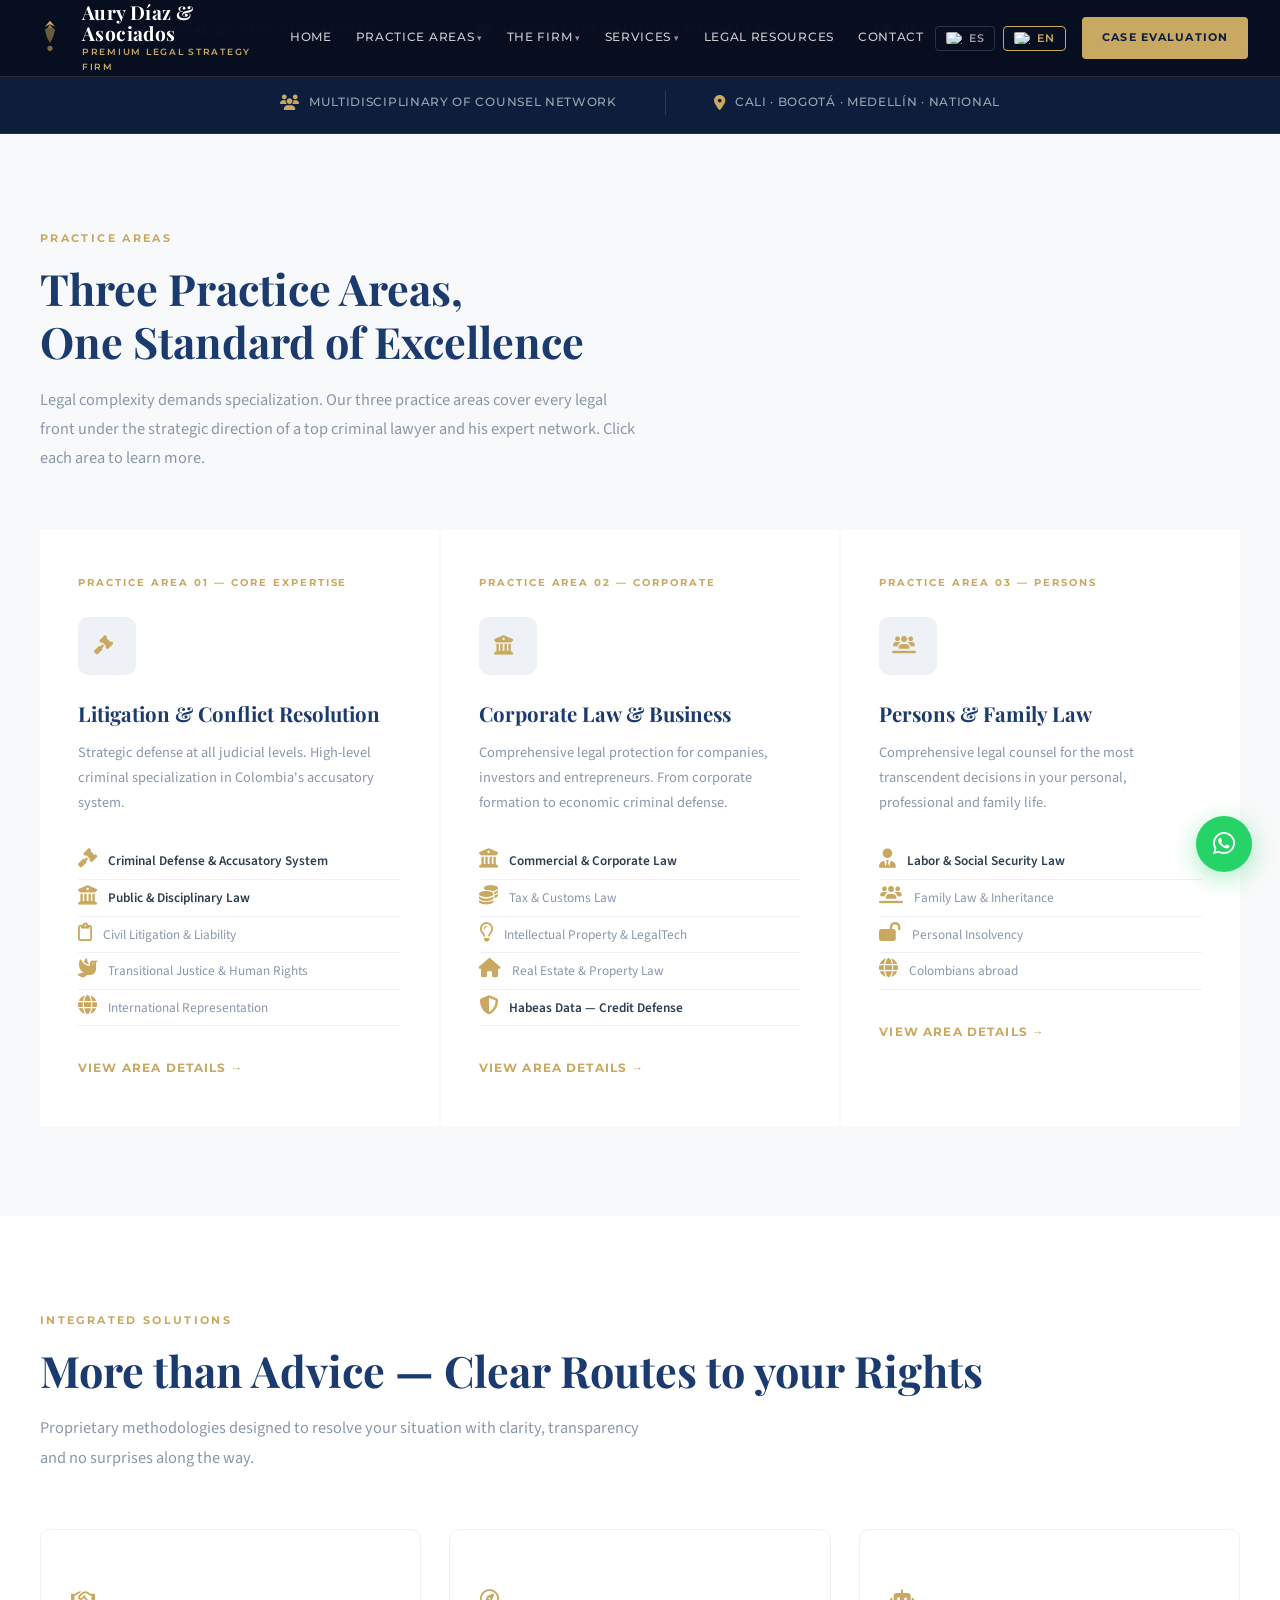
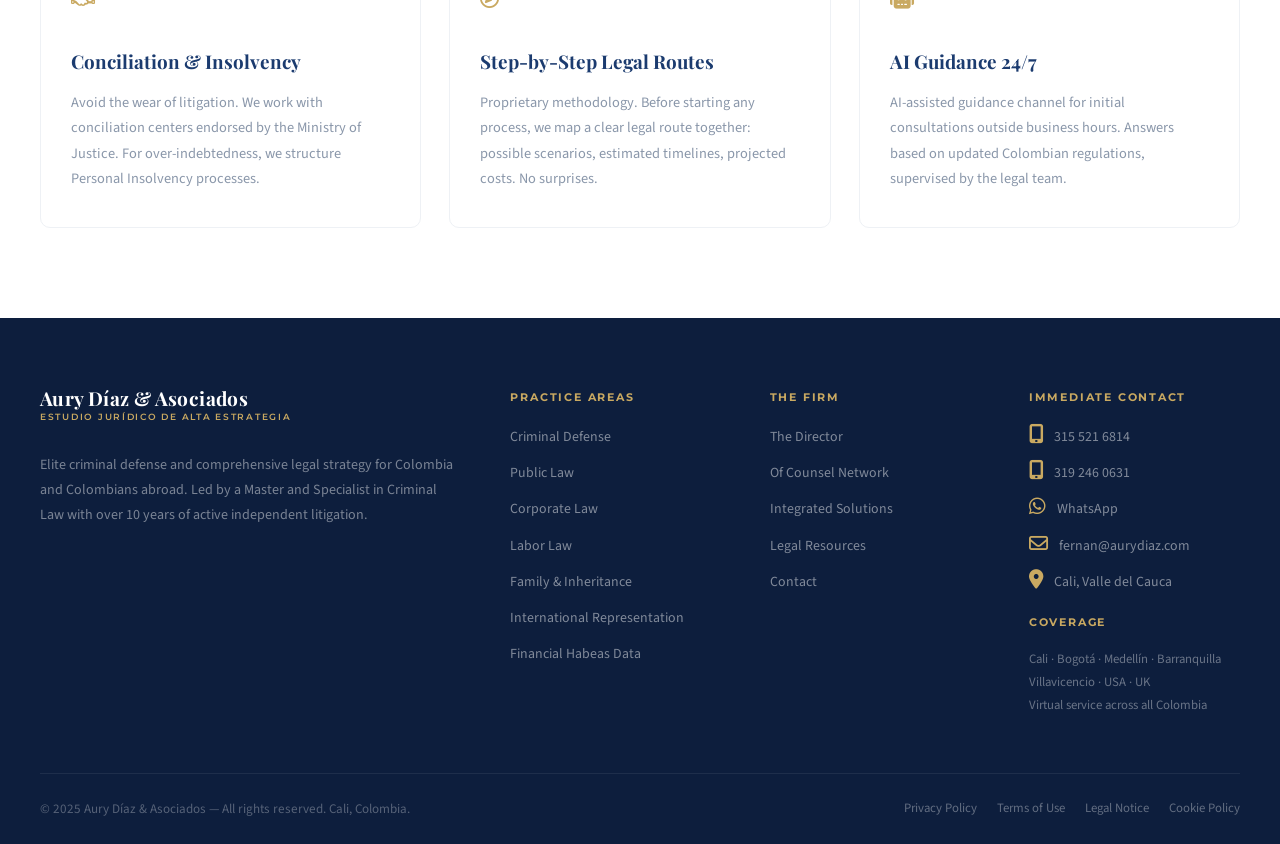
==== commit fcc5ba57: "Fix blank page rendering and restore modal onclick handlers - Restored auto-detect language to add c" ====
--- a/areas.html
+++ b/areas.html
@@ -309,8 +309,8 @@
         <h5 data-lang="es">Áreas de Práctica</h5>
         <h5 data-lang="en">Practice Areas</h5>
         <ul>
-          <li><a href="areas.html#areas" onclick="openModal('penal');return false;" data-lang="es">Defensa Penal</a><a href="areas.html#areas" onclick="openModal('penal');return false;" data-lang="en">Criminal Defense</a></li>
-          <li><a href="areas.html#areas" onclick="openModal('disciplinario');return false;" data-lang="es">Derecho Público</a><a href="areas.html#areas" onclick="openModal('disciplinario');return false;" data-lang="en">Public Law</a></li>
+          <li><a href="areas.html#areas" onclick="openModal('penal');return false;" data-lang="es" onclick="openModal(\'penal\');return false;">Defensa Penal</a><a href="areas.html#areas" onclick="openModal('penal');return false;" data-lang="en" onclick="openModal(\'penal\');return false;">Criminal Defense</a></li>
+          <li><a href="areas.html#areas" onclick="openModal('disciplinario');return false;" data-lang="es" onclick="openModal(\'disciplinario\');return false;">Derecho Público</a><a href="areas.html#areas" onclick="openModal('disciplinario');return false;" data-lang="en" onclick="openModal(\'disciplinario\');return false;">Public Law</a></li>
           <li><a href="areas.html#areas" data-lang="es">Derecho Corporativo</a><a href="areas.html#areas" data-lang="en">Corporate Law</a></li>
           <li><a href="areas.html#areas" data-lang="es">Derecho Laboral</a><a href="areas.html#areas" data-lang="en">Labor Law</a></li>
           <li><a href="areas.html#areas" data-lang="es">Familia y Sucesiones</a><a href="areas.html#areas" data-lang="en">Family & Inheritance</a></li>
@@ -385,9 +385,9 @@
 <script>
 /* ═══════════════════ LANGUAGE ═══════════════════ */
 function setLang(lang) {
-  const body = document.getElementById('body-root');
-  body.classList.remove('lang-es','lang-en');
-  body.classList.add('lang-' + lang);
+  const root = document.documentElement;
+  root.classList.remove('lang-es','lang-en');
+  root.classList.add('lang-' + lang);
   document.getElementById('btn-es').classList.toggle('active', lang === 'es');
   document.getElementById('btn-en').classList.toggle('active', lang === 'en');
   document.getElementById('html-root').lang = lang;
@@ -399,7 +399,7 @@
   const saved = localStorage.getItem('preferredLang');
   if(saved) { setLang(saved); return; }
   const browser = navigator.language || 'es';
-  if(browser.startsWith('en')) setLang('en');
+  if(browser.startsWith('en')) { setLang('en'); } else { setLang('es'); }
 })();
 
 /* ═══════════════════ MOBILE NAV ═══════════════════ */
--- a/css/style.css
+++ b/css/style.css
@@ -1157,3 +1157,8 @@
   overflow: visible !important;
   padding-bottom: 40px;
 }
+html.lang-es [data-lang="es"] { display: block; }
+html.lang-en [data-lang="en"] { display: block; }
+span[data-lang], a[data-lang], strong[data-lang], i[data-lang] { display: none; }
+html.lang-es span[data-lang="es"], html.lang-es a[data-lang="es"], html.lang-es strong[data-lang="es"], html.lang-es i[data-lang="es"] { display: inline-block; }
+html.lang-en span[data-lang="en"], html.lang-en a[data-lang="en"], html.lang-en strong[data-lang="en"], html.lang-en i[data-lang="en"] { display: inline-block; }
